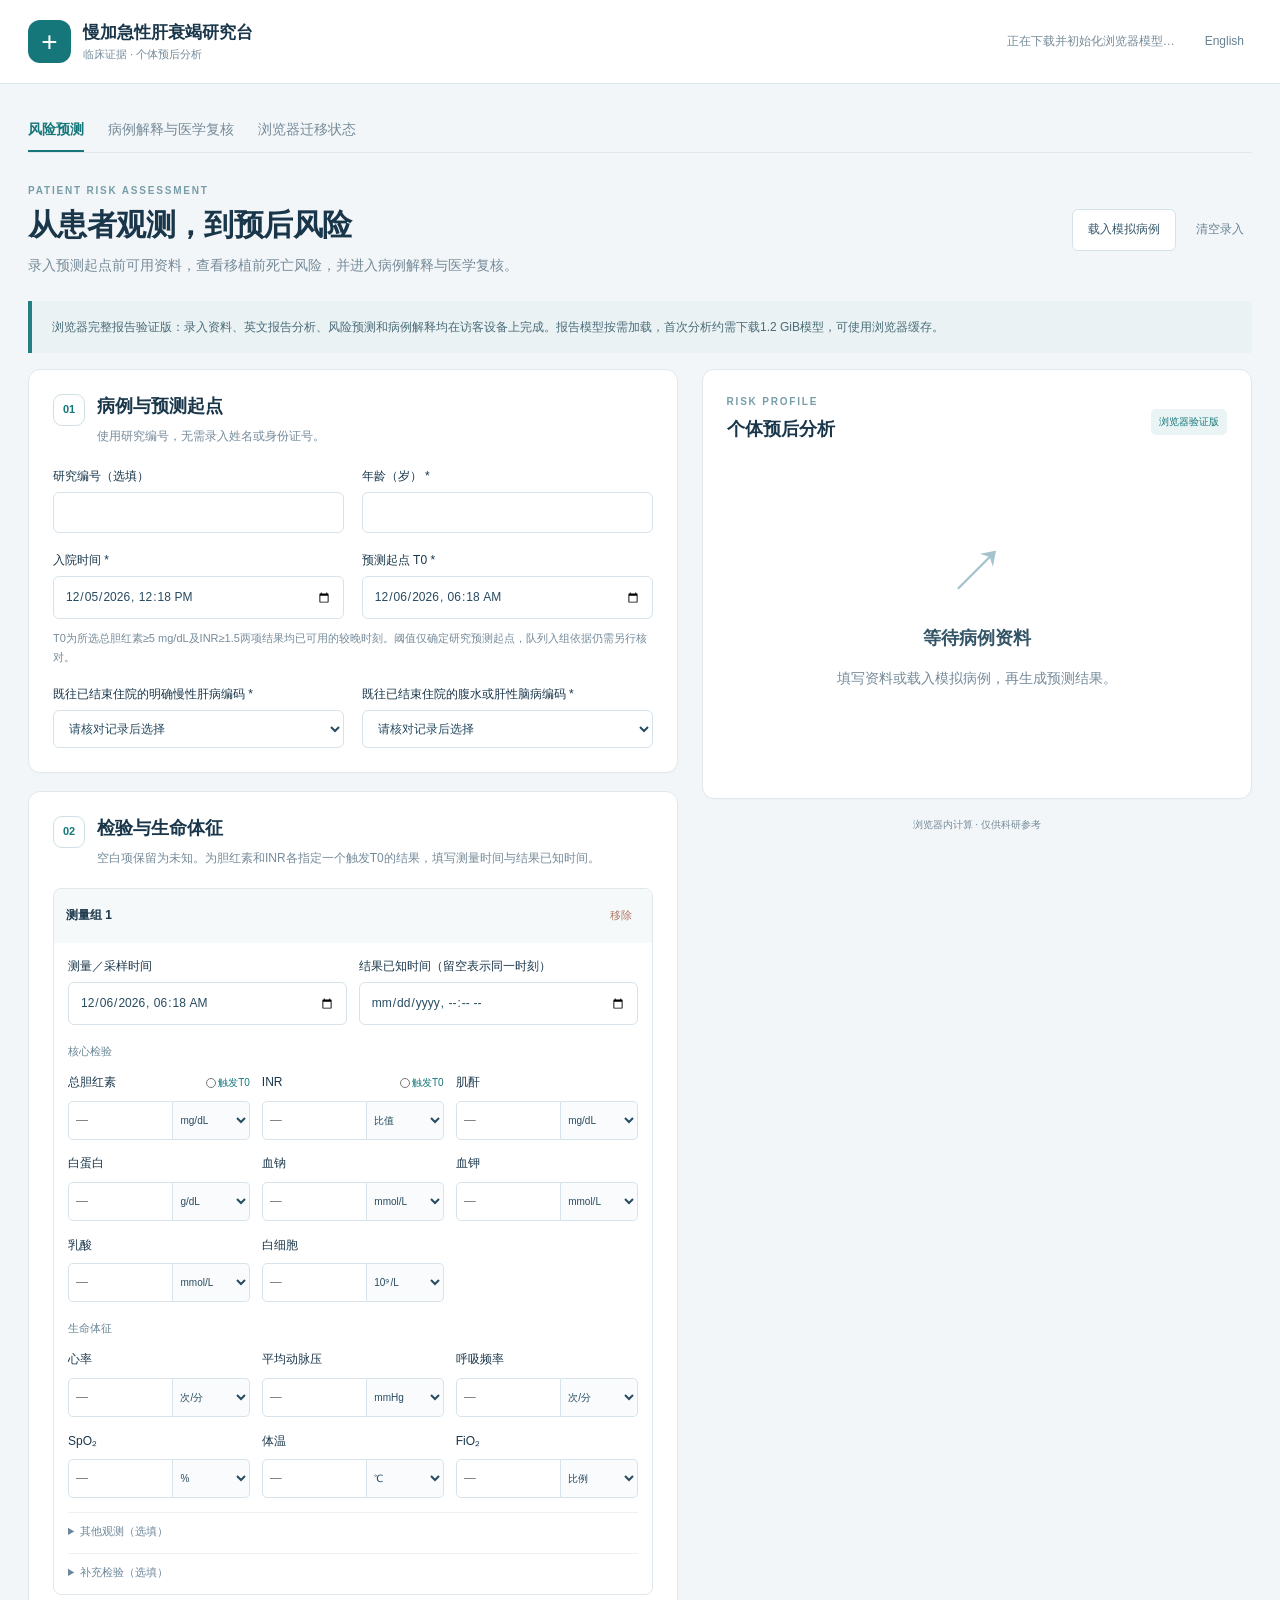
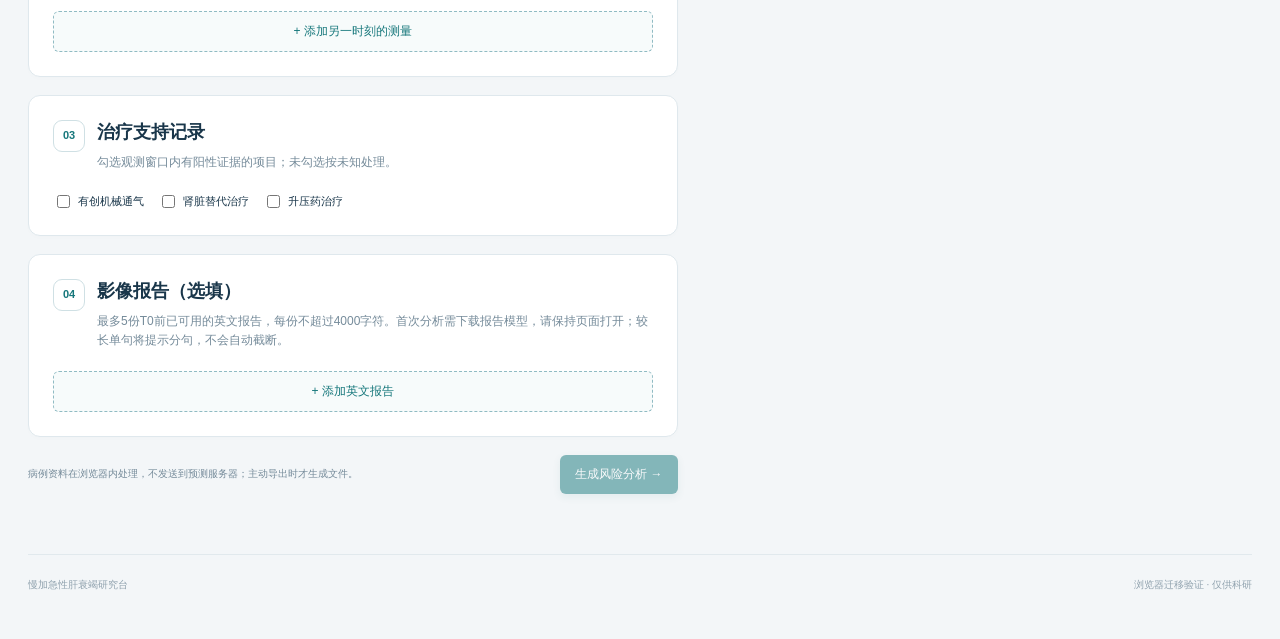
==== index.html @ de6ab50f "Publish browser-based ACLF prognosis research platform" ====
<!doctype html>
<html lang="zh-CN"><head><link rel="icon" href="data:,"><meta charset="utf-8"><meta name="viewport" content="width=device-width,initial-scale=1"><title>ACLF Prognosis Research</title><link rel="stylesheet" href="./site.css"><script type="module" src="./main.mjs"></script></head>
<body>
<header class="topbar"><a class="brand" href="./index.html"><span class="brand-icon">+</span><span><strong data-i18n="brand"></strong><small data-i18n="brandSub"></small></span></a><div class="header-right"><span id="health" role="status"></span><button id="language" class="text-button" type="button">中文</button></div></header>
<main>
<nav class="tabs" aria-label="Workspace"><button id="tab-predict" class="active" data-i18n="predictTab"></button><button id="tab-explain" data-i18n="explainTab"></button><button id="tab-models" data-i18n="researchTab"></button></nav>
<section id="prediction-view">
<div class="intro"><div><div class="eyebrow">PATIENT RISK ASSESSMENT</div><h1 data-i18n="headline"></h1><p data-i18n="intro"></p></div><div class="intro-actions"><button id="demo" class="secondary" data-i18n="demo"></button><button id="reset" class="text-button" data-i18n="clear"></button></div></div>
<div class="build-note" role="note" data-i18n="researchNote"></div><div id="demo-note" class="notice hidden" data-i18n="syntheticNote"></div>
<div class="workspace"><form id="case-form">
<section class="panel"><div class="section-title"><span class="step">01</span><div><h2 data-i18n="caseTitle"></h2><p data-i18n="caseHelp"></p></div></div>
<div class="form-grid"><label><span data-i18n="caseId"></span><input id="case-id" maxlength="80" autocomplete="off"></label><label><span data-i18n="age"></span> *<input id="age" type="number" min="18" max="120" required></label><label><span data-i18n="admission"></span> *<input id="admission" type="datetime-local" required></label><label><span data-i18n="t0"></span> *<input id="prediction" type="datetime-local" required></label></div>
<p class="field-help" data-i18n="t0Help"></p><div class="history-grid"><label><span data-i18n="priorLiver"></span> *<select id="prior" required></select></label><label><span data-i18n="priorDecomp"></span> *<select id="prior-he" required></select></label></div></section>
<section class="panel"><div class="section-title"><span class="step">02</span><div><h2 data-i18n="measurementTitle"></h2><p data-i18n="measurementHelp"></p></div></div><div id="batches"></div><button id="add-batch" type="button" class="add-button" data-i18n="addBatch"></button></section>
<section class="panel"><div class="section-title"><span class="step">03</span><div><h2 data-i18n="supportTitle"></h2><p data-i18n="supportHelp"></p></div></div><div class="support-grid"><label><input id="vent" type="checkbox"><span data-i18n="vent"></span></label><label><input id="rrt" type="checkbox"><span data-i18n="rrt"></span></label><label><input id="pressor" type="checkbox"><span data-i18n="pressor"></span></label></div></section>
<section class="panel"><div class="section-title"><span class="step">04</span><div><h2 data-i18n="reportTitle"></h2><p data-i18n="reportHelp"></p></div></div><div id="reports"></div><p id="report-progress" class="notice" role="status" aria-live="polite" hidden></p><button id="add-report" class="add-button" type="button" data-i18n="addReport"></button></section>
<div id="form-error" class="error hidden" role="alert"></div><div class="submit-bar"><p data-i18n="privacy"></p><button id="predict" type="submit" class="primary" disabled data-i18n="generate"></button></div></form>
<aside class="results-column"><section class="panel result-panel"><div class="result-head"><div><div class="eyebrow">RISK PROFILE</div><h2 data-i18n="resultTitle"></h2></div><span class="tag" data-i18n="candidate"></span></div><div id="empty-state" class="empty-state"><div class="empty-symbol">↗</div><h3 data-i18n="emptyTitle"></h3><p data-i18n="emptyHelp"></p></div>
<div id="result-content" class="hidden"><div class="case-line"><span id="result-case"></span><span id="result-time"></span></div><div id="stale-note" class="notice hidden" data-i18n="stale"></div><div class="risk-grid" id="risk-cards"></div><p class="field-help risk-definition" data-i18n="riskDefinition"></p><div class="chart-head"><h3 data-i18n="curves"></h3><div class="segmented"><button type="button" class="active" data-horizon="28">28d</button><button type="button" data-horizon="90">90d</button></div></div><div class="legend"><span class="death-key" data-i18n="death"></span><span class="transplant-key" data-i18n="transplant"></span><span class="free-key" data-i18n="eventFree"></span></div><svg id="risk-chart" viewBox="0 0 500 300" role="img"></svg><p id="day-readout" class="field-help"></p><p class="field-help" data-i18n="curveHelp"></p><h3 data-i18n="inputSummary"></h3><div id="quality-metrics" class="quality-grid"></div><div id="result-warnings" class="field-help"></div><button id="open-explanation" class="explanation-entry" type="button" data-i18n="openExplain"></button><div class="export-actions"><button id="export-json" class="secondary" data-i18n="exportJson"></button><button id="export-csv" class="secondary" data-i18n="exportCsv"></button><button id="print" class="text-button" data-i18n="print"></button></div></div></section><p class="local-footnote" data-i18n="localNote"></p></aside></div>
</section>
<section id="explanation-view" class="hidden"><div class="intro"><div><div class="eyebrow">CASE EXPLANATION</div><h1 data-i18n="explainHeadline"></h1><p data-i18n="explainIntro"></p></div><button id="back" class="secondary" data-i18n="back"></button></div><div class="explain-toolbar"><select id="explain-horizon" aria-label="Explanation horizon"><option value="28">28 days</option><option value="90">90 days</option></select><button id="compute" class="primary" data-i18n="compute"></button><span id="compute-state" role="status"></span></div><div id="explain-message" class="notice" data-i18n="explainEmpty"></div>
<div id="explanation-output" class="hidden"><div class="explanation-layout"><section class="panel attribution-panel"><h2 data-i18n="influences"></h2><p class="field-help" data-i18n="topHelp"></p><div id="risk-summary" class="explanation-summary"></div><div class="contribution-legend"><span class="positive-key" data-i18n="raises"></span><span class="negative-key" data-i18n="lowers"></span><span data-i18n="pp"></span></div><div id="contribution-bars"></div><p id="balance" class="field-help"></p><p class="field-help" data-i18n="contributionHelp"></p></section>
<section class="panel review-panel"><h2 data-i18n="review"></h2><p class="field-help" data-i18n="reviewHelp"></p><h3 data-i18n="reviewFocus"></h3><ul id="review-focus"></ul><div class="review-checks"><label><input id="check-time" type="checkbox"><span data-i18n="checkTime"></span></label><label><input id="check-units" type="checkbox"><span data-i18n="checkUnits"></span></label><label><input id="check-missing" type="checkbox"><span data-i18n="checkMissing"></span></label><label><input id="check-cohort" type="checkbox"><span data-i18n="checkCohort"></span></label></div><label><span data-i18n="reviewStatus"></span><select id="review-status"></select></label><label><span data-i18n="notes"></span><textarea id="review-notes" rows="5" maxlength="3000"></textarea></label><div class="export-actions"><button id="export-review" class="secondary" data-i18n="exportReview"></button><button id="print-review" class="text-button" data-i18n="print"></button></div><p class="field-help" data-i18n="reviewNote"></p></section></div>
<section class="panel"><div class="table-head"><div><h2 data-i18n="allFeatures"></h2><p class="field-help" data-i18n="evidenceHelp"></p></div><input id="feature-search" aria-label="Filter information groups" type="search"><span id="feature-count"></span></div><div class="table-wrap"><table><thead><tr><th data-i18n="information"></th><th data-i18n="observed"></th><th data-i18n="contribution"></th><th data-i18n="evidence"></th></tr></thead><tbody id="feature-rows"></tbody></table></div></section><p class="field-help" data-i18n="methodHelp"></p></div></section>
<section id="models-view" class="hidden"><div class="intro"><div><div class="eyebrow">RESEARCH BUILD</div><h1 data-i18n="researchHeadline"></h1><p data-i18n="researchIntro"></p></div></div><section class="panel"><div class="table-wrap"><table><thead><tr><th data-i18n="horizon"></th><th data-i18n="sourceHash"></th><th data-i18n="path"></th><th data-i18n="execution"></th></tr></thead><tbody id="model-rows"></tbody></table></div><p class="field-help" data-i18n="metricHelp"></p></section><section class="panel"><h2 data-i18n="workflow"></h2><div class="flow"><span data-i18n="flowData"></span><b>→</b><span data-i18n="flowRisk"></span><b>→</b><span data-i18n="flowExplain"></span><b>→</b><span data-i18n="review"></span></div><p class="field-help" data-i18n="buildHelp"></p></section></section>
<footer><span data-i18n="brand"></span><span data-i18n="researchOnly"></span></footer>
</main></body></html>
---- site.css ----
:root{font-family:Inter,"Segoe UI","Microsoft YaHei",sans-serif;color:#19364a;background:#f3f6f8;font-size:14px;line-height:1.6;--teal:#16777b;--muted:#758b9a;--border:#dfe8ed;--death:#ca7358;--blue:#587fac;--green:#438f87}*{box-sizing:border-box}body{margin:0}button,input,select,textarea{font:inherit}button{cursor:pointer}button:disabled{opacity:.5;cursor:wait}a{color:inherit;text-decoration:none}.hidden{display:none!important}.topbar{height:84px;background:white;border-bottom:1px solid var(--border);display:flex;align-items:center;justify-content:space-between;padding:0 max(28px,calc((100vw - 1320px)/2));gap:20px}.brand{display:flex;align-items:center;gap:12px}.brand-icon{font-size:28px;background:var(--teal);color:white;border-radius:12px;width:43px;height:43px;display:grid;place-items:center}.brand strong,.brand small{display:block}.brand strong{font-size:17px}.brand small{font-size:11px;color:var(--muted)}.header-right{display:flex;align-items:center;gap:22px}#health{font-size:12px;color:var(--muted)}#health.ready{color:var(--teal)}#health.failed{color:#b84d42}main{max-width:1320px;padding:24px 28px;margin:auto}.tabs{display:flex;gap:24px;border-bottom:1px solid var(--border);margin-bottom:30px}.tabs button{background:none;border:0;padding:10px 0;color:var(--muted);border-bottom:2px solid transparent}.tabs button.active{color:var(--teal);border-color:var(--teal);font-weight:600}.intro{display:flex;justify-content:space-between;align-items:center;gap:24px;margin:24px 0}.eyebrow{font-size:10px;font-weight:700;letter-spacing:1.8px;color:#769da8}.intro h1{font-size:30px;line-height:1.3;letter-spacing:-.6px;margin:6px 0 10px}.intro p{margin:0;color:var(--muted);max-width:740px}.intro-actions{display:flex;gap:12px;flex-shrink:0}.build-note{border-left:3px solid #82acae;background:#eaf2f3;padding:10px 14px;color:#4a6c79;font-size:12px;margin:0 0 16px}.notice{background:#fff6e9;border:1px solid #f0d7b7;color:#966734;padding:11px 14px;border-radius:7px;margin:12px 0}.workspace{display:grid;grid-template-columns:minmax(0,1.18fr) minmax(0,1fr);gap:24px;align-items:start}.panel{background:white;border:1px solid var(--border);border-radius:12px;padding:24px;margin-bottom:18px;box-shadow:0 2px 5px #15384b03}.section-title{display:flex;gap:12px;margin-bottom:20px}.step{height:32px;width:32px;display:grid;place-items:center;border:1px solid #cfe0e4;border-radius:9px;font-size:11px;font-weight:600;flex-shrink:0;color:var(--teal)}h2{font-size:18px;line-height:1.4;margin:0 0 8px}h3{font-size:13px;margin:22px 0 10px}.section-title p{font-size:12px;color:var(--muted);margin:0}.form-grid,.history-grid{display:grid;grid-template-columns:1fr 1fr;gap:18px}.history-grid{margin-top:18px}label{display:block;font-size:12px}input:not([type=checkbox]):not([type=radio]),select,textarea{display:block;width:100%;padding:10px 11px;color:#274b60;background:#fff;border:1px solid #d7e3eb;border-radius:6px;margin-top:6px;min-width:0}input:focus,select:focus,textarea:focus{outline:2px solid #76b7b7;outline-offset:1px}textarea{resize:vertical}.field-help{font-size:11px;color:var(--muted);line-height:1.7;margin:10px 0}.primary,.secondary,.text-button,.add-button{border:0;padding:10px 15px;border-radius:6px;font-weight:500;font-size:12px}.primary{color:white;background:var(--teal);box-shadow:0 3px 7px #16777b22}.secondary{color:#36576b;background:white;border:1px solid #d4e2e9}.text-button{background:transparent;color:#678293;padding:8px}.add-button{width:100%;border:1px dashed #90bbc3;background:#f7fbfb;color:var(--teal)}.batch,.report{border:1px solid var(--border);border-radius:8px;margin-bottom:16px;overflow:hidden}.batch-header,.report-header{display:flex;justify-content:space-between;align-items:center;gap:8px;padding:10px 12px;background:#f6f9fa;font-size:12px}.remove-batch{background:none;border:0;color:#ab7665;font-size:11px}.batch-times{display:grid;grid-template-columns:1fr 1fr;gap:12px;padding:14px}.measure-group{padding:0 14px 14px}h4{font-size:11px;margin:4px 0 10px;color:#6b8797;font-weight:500}.measure-grid{display:grid;grid-template-columns:repeat(3,minmax(0,1fr));gap:12px}.measurement-label{display:flex;align-items:center;justify-content:space-between;gap:4px;min-height:24px}.measurement-label>label{font-size:10px}.core-trigger{font-size:9px;white-space:nowrap;color:var(--teal);display:flex;align-items:center;gap:2px}.core-trigger input{width:10px;height:10px;margin:0}.measure-input{display:flex}.measure-input input{border-radius:5px 0 0 5px!important;width:58%!important;font-size:12px;padding:9px 7px!important}.measure-input select{border-radius:0 5px 5px 0!important;width:42%;border-left:0;background:#f9fbfc;font-size:10px;padding:5px 3px!important}.group-details{margin:0 14px 12px;border-top:1px solid #edf1f4;padding-top:10px}.group-details>summary{font-size:11px;color:#6c8799;cursor:pointer}.group-details .measure-group{padding:12px 0 0}.support-grid{display:flex;flex-wrap:wrap;gap:14px}.support-grid label{display:flex;align-items:center;gap:5px;font-size:11px}.report-body{padding:14px}.report-body textarea{font-size:12px;line-height:1.7}.submit-bar{display:flex;align-items:center;justify-content:space-between;gap:12px;margin:12px 0 30px}.submit-bar p{font-size:10px;color:var(--muted);max-width:65%}.error{color:#a54139;background:#fff0ee;padding:12px;border:1px solid #efc6c2;border-radius:6px}.result-panel{padding:24px}.result-head{display:flex;justify-content:space-between;align-items:center;margin-bottom:22px}.result-head h2{margin-top:7px}.tag{font-size:10px;color:var(--teal);background:#eaf4f4;border-radius:5px;padding:5px 8px}.empty-state{text-align:center;padding:70px 10px;color:var(--muted)}.empty-symbol{font-size:60px;color:#a4c3cc;line-height:1}.empty-state h3{font-size:18px;color:#345567}.case-line{display:flex;justify-content:space-between;font-size:10px;color:var(--muted);gap:10px}.risk-grid{display:grid;grid-template-columns:1fr 1fr;gap:12px;margin-top:16px}.risk-card{padding:16px;border:1px solid #ecdcd5;background:#faf6f3;border-radius:10px}.period{font-size:11px;color:#867065}.risk-number{font-size:39px;font-weight:650;letter-spacing:-1px;line-height:1.35;color:#bb654a;margin:10px 0}.risk-number span{font-size:15px;margin-left:4px}.risk-label{font-size:10px;color:#a17f6c}.risk-other{display:flex;justify-content:space-between;gap:10px;border-top:1px solid #e9d9d0;padding-top:12px;margin-top:16px;font-size:12px}.risk-other small{display:block;font-size:9px;color:#9b877c}.risk-definition{margin:18px 0 24px}.chart-head{display:flex;justify-content:space-between;align-items:center}.chart-head h3{margin:0}.segmented{display:flex;background:#f1f5f7;padding:3px;border-radius:6px}.segmented button{font-size:10px;padding:5px 10px;background:none;color:#7d909e;border:0;border-radius:4px}.segmented button.active{background:white;color:var(--teal)}.legend{display:flex;gap:15px;font-size:9px;color:var(--muted);margin:16px 0}.legend span:before{content:"";display:inline-block;width:13px;height:2px;margin:0 5px 3px 0}.death-key:before{background:var(--death)}.transplant-key:before{background:var(--green)}.free-key:before{background:var(--blue)}#risk-chart{width:100%;display:block}.quality-grid{display:grid;grid-template-columns:repeat(3,1fr);gap:8px}.quality-grid>div{border:1px solid #e4ecef;padding:10px;border-radius:7px}.quality-grid strong{font-weight:500;font-size:20px;display:block;color:#567d91}.quality-grid span{font-size:9px;color:var(--muted)}.explanation-entry{display:block;width:100%;text-align:left;background:#eff7f7;border:1px solid #d8e8e9;border-radius:7px;padding:15px;color:var(--teal);font-size:12px;margin-top:22px}.export-actions{display:flex;flex-wrap:wrap;gap:8px;margin-top:16px}.export-actions .secondary,.export-actions .text-button{font-size:10px;padding:8px 9px}.local-footnote{text-align:center;color:var(--muted);font-size:10px}.explain-toolbar{display:flex;align-items:center;gap:14px;margin:20px 0}.explain-toolbar select{width:110px;margin:0}#compute-state{font-size:11px;color:var(--muted)}.explanation-layout{display:grid;grid-template-columns:1.3fr 1fr;gap:22px}.explanation-summary{display:grid;grid-template-columns:repeat(3,1fr);gap:10px;margin:22px 0}.explanation-summary>div{background:#f2f7f8;padding:14px;border-radius:7px}.explanation-summary strong{font-size:25px;display:block}.explanation-summary span{font-size:9px;color:var(--muted)}.contribution-legend{display:flex;gap:14px;font-size:10px;color:var(--muted);margin-bottom:15px}.positive-key:before,.negative-key:before{content:"";width:7px;height:7px;display:inline-block;margin-right:5px}.positive-key:before{background:#cb7d66}.negative-key:before{background:#4c969d}.bar-row{display:grid;grid-template-columns:170px 1fr 55px;gap:10px;align-items:center;margin:12px 0;font-size:11px}.bar-label{line-height:1.4}.bar-track{display:flex;background:#f0f4f6;border-radius:3px;height:15px}.bar-half{width:50%;height:100%}.bar-left{display:flex;justify-content:flex-end;border-right:1px solid #cad6dc}.bar-fill{height:11px;margin-top:2px;border-radius:1px}.positive{background:#cb7d66}.negative{background:#4c969d}.bar-value{text-align:right}.positive-text{color:#bf735b}.negative-text{color:#438992}.review-checks{display:grid;gap:12px;border-top:1px solid var(--border);padding-top:18px;margin:18px 0}.review-checks label{display:flex;align-items:flex-start;gap:7px;font-size:11px}.review-panel>label{margin-top:14px}#review-focus{font-size:11px;color:#678496;padding-left:18px}.table-head{display:flex;gap:18px;align-items:center;flex-wrap:wrap}.table-head>div{flex:1}.table-head input{max-width:220px}.table-head>span{font-size:11px;color:var(--muted)}table{width:100%;border-collapse:collapse;font-size:11px}th{background:#f3f7f8;text-align:left;font-size:10px;color:#486a7c;padding:13px 12px}td{padding:14px 12px;border-bottom:1px solid #eaf0f3;vertical-align:top}td:first-child{min-width:160px}.table-wrap{overflow:auto;margin-top:12px}td details>summary{cursor:pointer;color:#55798d;white-space:nowrap}.evidence-item{padding:10px 0;color:#6d8491;font-size:10px;max-width:420px;white-space:pre-wrap;overflow-wrap:anywhere}.flow{display:flex;align-items:center;justify-content:space-between;gap:12px;padding:24px 0}.flow span{padding:20px;border-radius:9px;background:#edf5f5;color:#31757b}.flow b{color:#8ca8b4}footer{display:flex;justify-content:space-between;gap:16px;font-size:10px;color:#90a2ae;border-top:1px solid #e1e9ed;padding:22px 0;margin-top:30px}@media(max-width:1000px){.workspace{grid-template-columns:1fr 1fr;gap:16px}.panel{padding:18px}.measure-grid{grid-template-columns:repeat(2,minmax(0,1fr))}.intro h1{font-size:26px}.explanation-layout{grid-template-columns:1fr}.bar-row{grid-template-columns:180px 1fr 55px}}@media(max-width:760px){main{padding:16px}.topbar{padding:12px 16px;height:auto;min-height:75px}.header-right{gap:8px}#health{max-width:130px;font-size:10px}.brand strong{font-size:13px}.brand small{font-size:9px}.workspace{grid-template-columns:1fr}.intro{align-items:flex-start;flex-direction:column;gap:14px}.intro h1{font-size:26px}.form-grid,.history-grid,.batch-times{grid-template-columns:1fr 1fr}.risk-number{font-size:34px}.explanation-summary strong{font-size:22px}.bar-row{grid-template-columns:125px 1fr 45px;gap:7px;font-size:10px}.flow{flex-wrap:wrap}.flow span{padding:12px}.tabs{gap:20px}.tabs button{font-size:12px}footer{font-size:9px}.results-column{order:2}}@media print{body{background:white}.topbar,.tabs,.intro-actions,.submit-bar,.export-actions,.explain-toolbar,.add-button,.build-note,.local-footnote,#language{display:none!important}.workspace{display:block}#case-form{display:none}.panel{box-shadow:none;break-inside:avoid}.results-column{width:100%}.table-wrap{overflow:visible}.explanation-layout{display:block}main{padding:0}}

.quality-grid{grid-template-columns:repeat(4,minmax(0,1fr))}.quality-grid small,.explanation-summary small{display:block;font-size:10px;color:var(--muted);line-height:1.4}.bar-fill{min-width:0}.risk-other{gap:10px;flex-wrap:wrap}.report-text{overflow-wrap:anywhere}@media(max-width:760px){.quality-grid{grid-template-columns:repeat(2,minmax(0,1fr))}}

[hidden]{display:none!important}.build-note{border-left:4px solid #247e82;padding:16px 20px;line-height:1.7}.workspace>*{min-width:0}
@media(max-width:760px){.workspace{grid-template-columns:minmax(0,1fr)}.form-grid,.history-grid,.batch-times{grid-template-columns:repeat(2,minmax(0,1fr))}.submit-bar{flex-direction:column;align-items:stretch}.submit-bar p{max-width:none}.brand{min-width:0}.brand-icon{flex-shrink:0}.tabs{gap:12px;flex-wrap:wrap}}
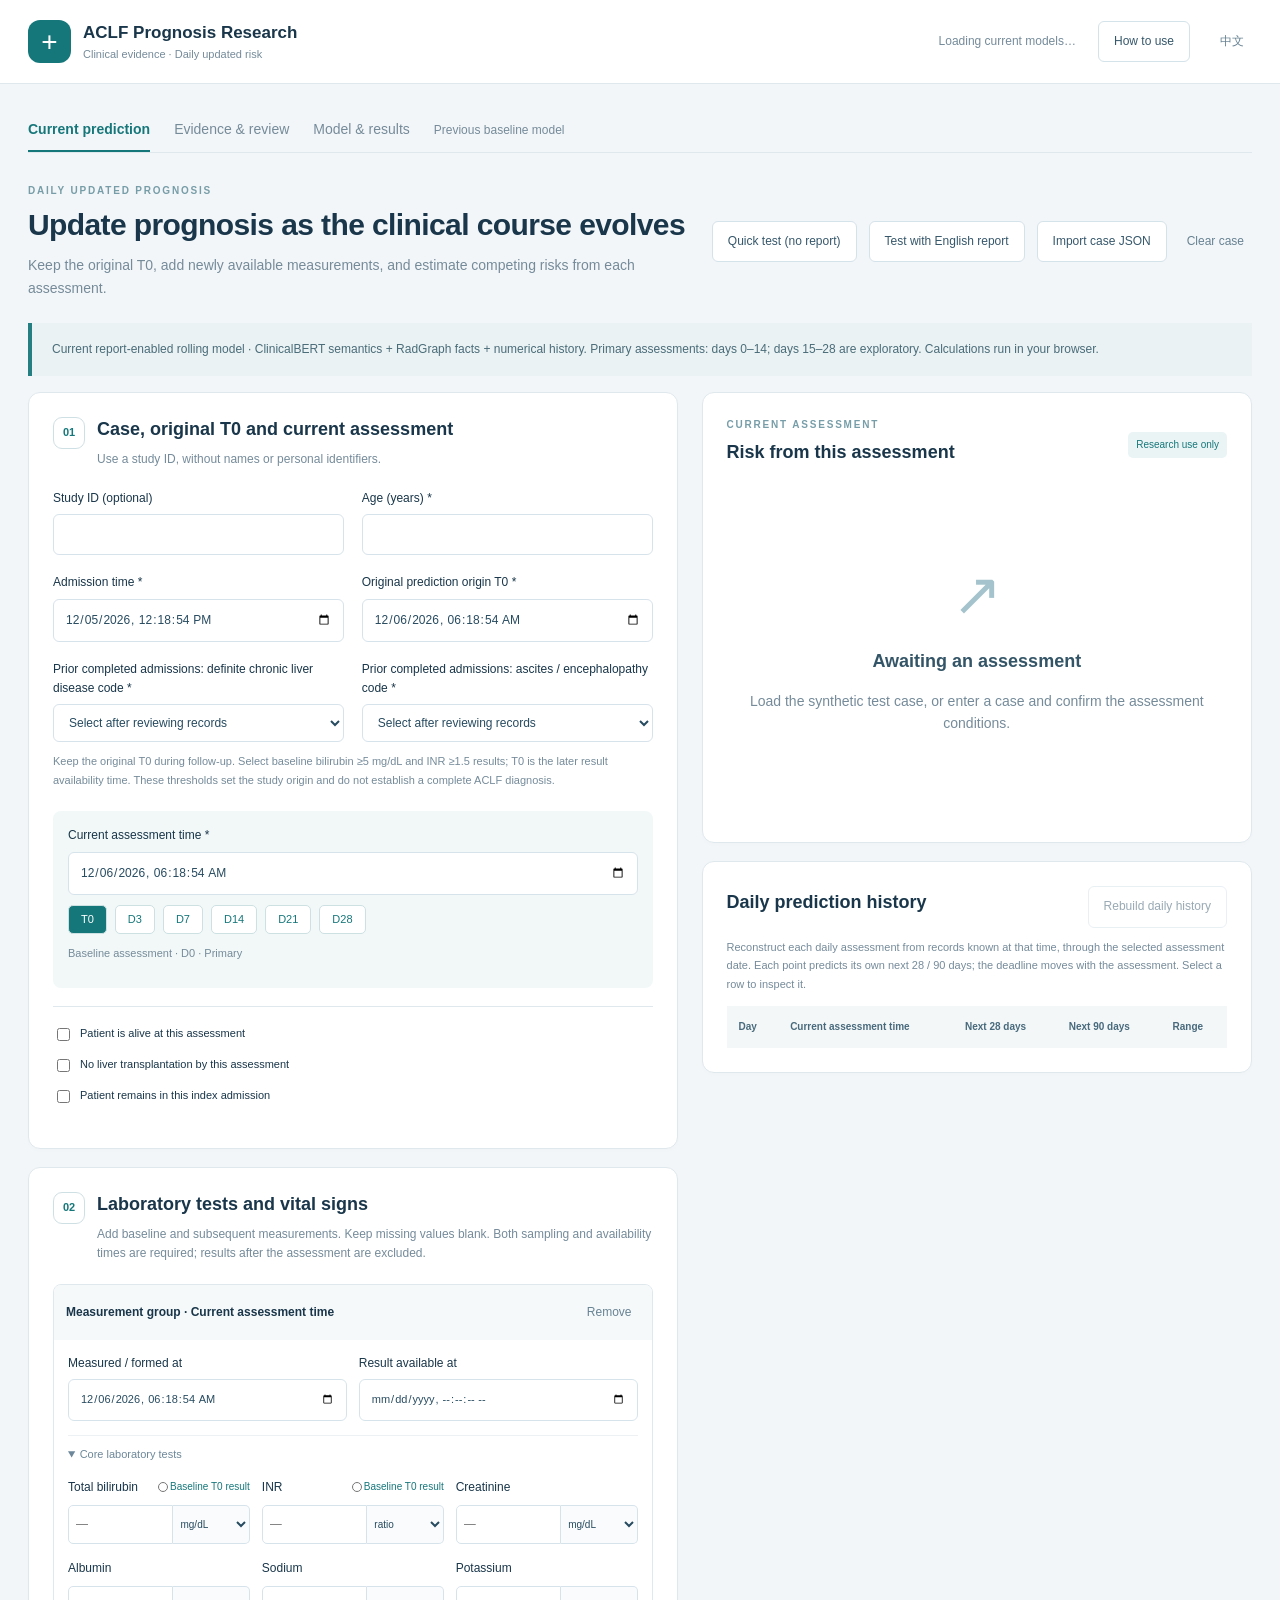
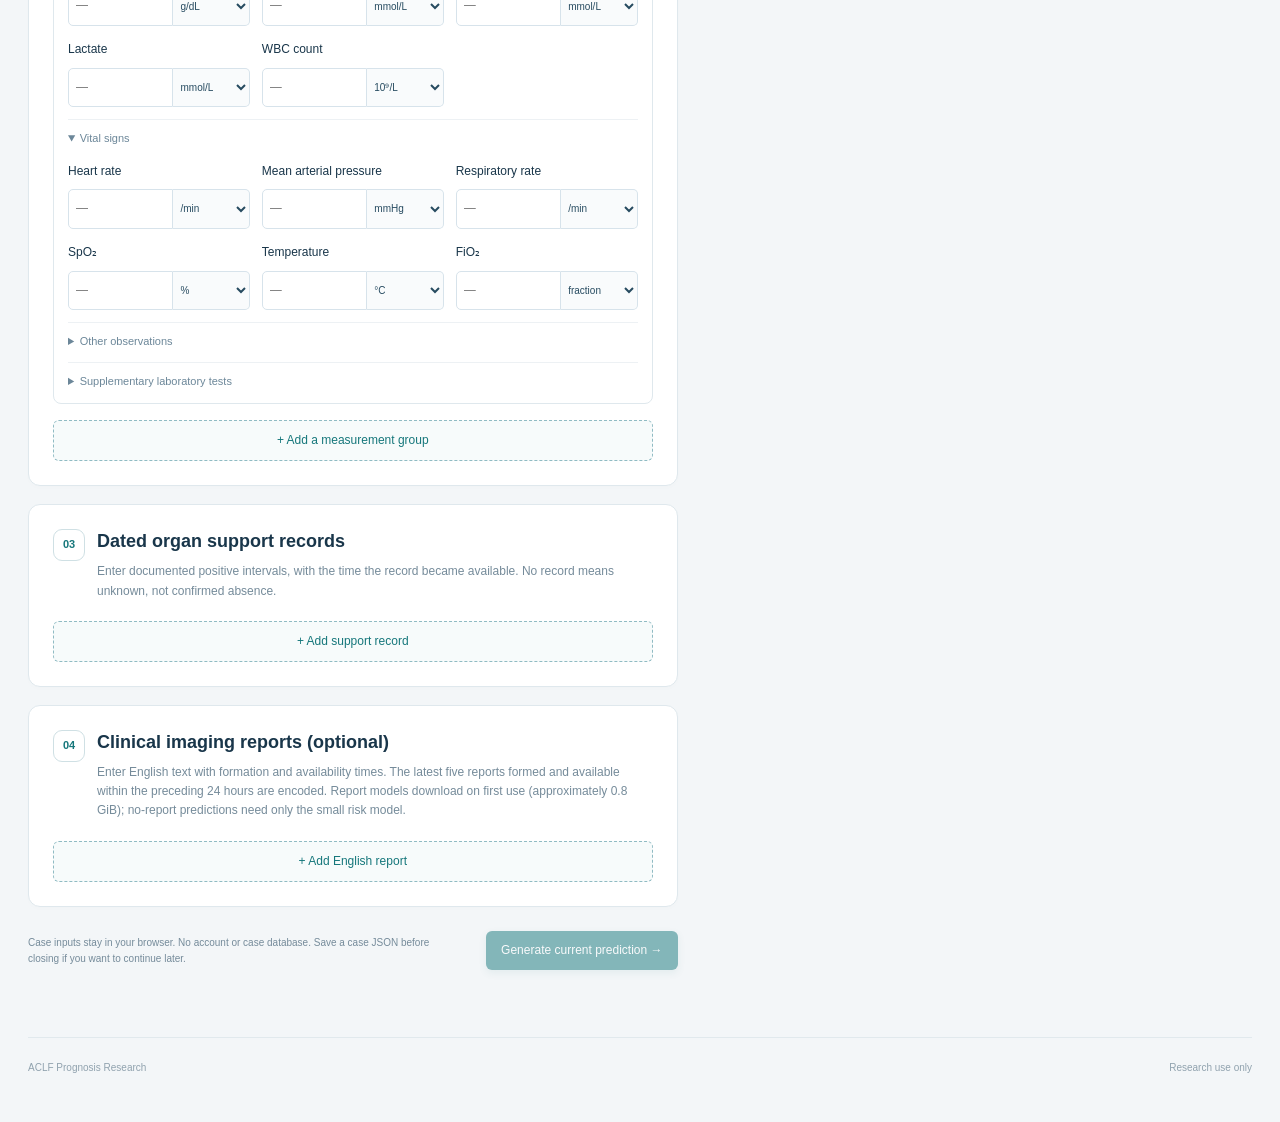
==== commit 32590209: "Add report-enabled rolling prognosis, daily history, English guide and current metrics" ====
--- a/index.html
+++ b/index.html
@@ -1,27 +1,27 @@
-<!doctype html>
-<html lang="zh-CN"><head><link rel="icon" href="data:,"><meta charset="utf-8"><meta name="viewport" content="width=device-width,initial-scale=1"><title>ACLF Prognosis Research</title><link rel="stylesheet" href="./site.css"><script type="module" src="./main.mjs"></script></head>
-<body>
-<header class="topbar"><a class="brand" href="./index.html"><span class="brand-icon">+</span><span><strong data-i18n="brand"></strong><small data-i18n="brandSub"></small></span></a><div class="header-right"><span id="health" role="status"></span><button id="language" class="text-button" type="button">中文</button></div></header>
-<main>
-<nav class="tabs" aria-label="Workspace"><button id="tab-predict" class="active" data-i18n="predictTab"></button><button id="tab-explain" data-i18n="explainTab"></button><button id="tab-models" data-i18n="researchTab"></button></nav>
-<section id="prediction-view">
-<div class="intro"><div><div class="eyebrow">PATIENT RISK ASSESSMENT</div><h1 data-i18n="headline"></h1><p data-i18n="intro"></p></div><div class="intro-actions"><button id="demo" class="secondary" data-i18n="demo"></button><button id="reset" class="text-button" data-i18n="clear"></button></div></div>
-<div class="build-note" role="note" data-i18n="researchNote"></div><div id="demo-note" class="notice hidden" data-i18n="syntheticNote"></div>
-<div class="workspace"><form id="case-form">
-<section class="panel"><div class="section-title"><span class="step">01</span><div><h2 data-i18n="caseTitle"></h2><p data-i18n="caseHelp"></p></div></div>
-<div class="form-grid"><label><span data-i18n="caseId"></span><input id="case-id" maxlength="80" autocomplete="off"></label><label><span data-i18n="age"></span> *<input id="age" type="number" min="18" max="120" required></label><label><span data-i18n="admission"></span> *<input id="admission" type="datetime-local" required></label><label><span data-i18n="t0"></span> *<input id="prediction" type="datetime-local" required></label></div>
-<p class="field-help" data-i18n="t0Help"></p><div class="history-grid"><label><span data-i18n="priorLiver"></span> *<select id="prior" required></select></label><label><span data-i18n="priorDecomp"></span> *<select id="prior-he" required></select></label></div></section>
-<section class="panel"><div class="section-title"><span class="step">02</span><div><h2 data-i18n="measurementTitle"></h2><p data-i18n="measurementHelp"></p></div></div><div id="batches"></div><button id="add-batch" type="button" class="add-button" data-i18n="addBatch"></button></section>
-<section class="panel"><div class="section-title"><span class="step">03</span><div><h2 data-i18n="supportTitle"></h2><p data-i18n="supportHelp"></p></div></div><div class="support-grid"><label><input id="vent" type="checkbox"><span data-i18n="vent"></span></label><label><input id="rrt" type="checkbox"><span data-i18n="rrt"></span></label><label><input id="pressor" type="checkbox"><span data-i18n="pressor"></span></label></div></section>
-<section class="panel"><div class="section-title"><span class="step">04</span><div><h2 data-i18n="reportTitle"></h2><p data-i18n="reportHelp"></p></div></div><div id="reports"></div><p id="report-progress" class="notice" role="status" aria-live="polite" hidden></p><button id="add-report" class="add-button" type="button" data-i18n="addReport"></button></section>
-<div id="form-error" class="error hidden" role="alert"></div><div class="submit-bar"><p data-i18n="privacy"></p><button id="predict" type="submit" class="primary" disabled data-i18n="generate"></button></div></form>
-<aside class="results-column"><section class="panel result-panel"><div class="result-head"><div><div class="eyebrow">RISK PROFILE</div><h2 data-i18n="resultTitle"></h2></div><span class="tag" data-i18n="candidate"></span></div><div id="empty-state" class="empty-state"><div class="empty-symbol">↗</div><h3 data-i18n="emptyTitle"></h3><p data-i18n="emptyHelp"></p></div>
-<div id="result-content" class="hidden"><div class="case-line"><span id="result-case"></span><span id="result-time"></span></div><div id="stale-note" class="notice hidden" data-i18n="stale"></div><div class="risk-grid" id="risk-cards"></div><p class="field-help risk-definition" data-i18n="riskDefinition"></p><div class="chart-head"><h3 data-i18n="curves"></h3><div class="segmented"><button type="button" class="active" data-horizon="28">28d</button><button type="button" data-horizon="90">90d</button></div></div><div class="legend"><span class="death-key" data-i18n="death"></span><span class="transplant-key" data-i18n="transplant"></span><span class="free-key" data-i18n="eventFree"></span></div><svg id="risk-chart" viewBox="0 0 500 300" role="img"></svg><p id="day-readout" class="field-help"></p><p class="field-help" data-i18n="curveHelp"></p><h3 data-i18n="inputSummary"></h3><div id="quality-metrics" class="quality-grid"></div><div id="result-warnings" class="field-help"></div><button id="open-explanation" class="explanation-entry" type="button" data-i18n="openExplain"></button><div class="export-actions"><button id="export-json" class="secondary" data-i18n="exportJson"></button><button id="export-csv" class="secondary" data-i18n="exportCsv"></button><button id="print" class="text-button" data-i18n="print"></button></div></div></section><p class="local-footnote" data-i18n="localNote"></p></aside></div>
-</section>
-<section id="explanation-view" class="hidden"><div class="intro"><div><div class="eyebrow">CASE EXPLANATION</div><h1 data-i18n="explainHeadline"></h1><p data-i18n="explainIntro"></p></div><button id="back" class="secondary" data-i18n="back"></button></div><div class="explain-toolbar"><select id="explain-horizon" aria-label="Explanation horizon"><option value="28">28 days</option><option value="90">90 days</option></select><button id="compute" class="primary" data-i18n="compute"></button><span id="compute-state" role="status"></span></div><div id="explain-message" class="notice" data-i18n="explainEmpty"></div>
-<div id="explanation-output" class="hidden"><div class="explanation-layout"><section class="panel attribution-panel"><h2 data-i18n="influences"></h2><p class="field-help" data-i18n="topHelp"></p><div id="risk-summary" class="explanation-summary"></div><div class="contribution-legend"><span class="positive-key" data-i18n="raises"></span><span class="negative-key" data-i18n="lowers"></span><span data-i18n="pp"></span></div><div id="contribution-bars"></div><p id="balance" class="field-help"></p><p class="field-help" data-i18n="contributionHelp"></p></section>
-<section class="panel review-panel"><h2 data-i18n="review"></h2><p class="field-help" data-i18n="reviewHelp"></p><h3 data-i18n="reviewFocus"></h3><ul id="review-focus"></ul><div class="review-checks"><label><input id="check-time" type="checkbox"><span data-i18n="checkTime"></span></label><label><input id="check-units" type="checkbox"><span data-i18n="checkUnits"></span></label><label><input id="check-missing" type="checkbox"><span data-i18n="checkMissing"></span></label><label><input id="check-cohort" type="checkbox"><span data-i18n="checkCohort"></span></label></div><label><span data-i18n="reviewStatus"></span><select id="review-status"></select></label><label><span data-i18n="notes"></span><textarea id="review-notes" rows="5" maxlength="3000"></textarea></label><div class="export-actions"><button id="export-review" class="secondary" data-i18n="exportReview"></button><button id="print-review" class="text-button" data-i18n="print"></button></div><p class="field-help" data-i18n="reviewNote"></p></section></div>
-<section class="panel"><div class="table-head"><div><h2 data-i18n="allFeatures"></h2><p class="field-help" data-i18n="evidenceHelp"></p></div><input id="feature-search" aria-label="Filter information groups" type="search"><span id="feature-count"></span></div><div class="table-wrap"><table><thead><tr><th data-i18n="information"></th><th data-i18n="observed"></th><th data-i18n="contribution"></th><th data-i18n="evidence"></th></tr></thead><tbody id="feature-rows"></tbody></table></div></section><p class="field-help" data-i18n="methodHelp"></p></div></section>
-<section id="models-view" class="hidden"><div class="intro"><div><div class="eyebrow">RESEARCH BUILD</div><h1 data-i18n="researchHeadline"></h1><p data-i18n="researchIntro"></p></div></div><section class="panel"><div class="table-wrap"><table><thead><tr><th data-i18n="horizon"></th><th data-i18n="sourceHash"></th><th data-i18n="path"></th><th data-i18n="execution"></th></tr></thead><tbody id="model-rows"></tbody></table></div><p class="field-help" data-i18n="metricHelp"></p></section><section class="panel"><h2 data-i18n="workflow"></h2><div class="flow"><span data-i18n="flowData"></span><b>→</b><span data-i18n="flowRisk"></span><b>→</b><span data-i18n="flowExplain"></span><b>→</b><span data-i18n="review"></span></div><p class="field-help" data-i18n="buildHelp"></p></section></section>
-<footer><span data-i18n="brand"></span><span data-i18n="researchOnly"></span></footer>
-</main></body></html>
+<!doctype html>
+<html lang="en"><head><meta charset="utf-8"><meta name="viewport" content="width=device-width,initial-scale=1"><link rel="icon" href="data:,"><title>ACLF Prognosis Research</title><link rel="stylesheet" href="./site.css"><link rel="stylesheet" href="./rolling.css"><script type="module" src="./rolling-ui.mjs"></script></head>
+<body><header class="topbar"><a class="brand" href="./index.html"><span class="brand-icon">+</span><span><strong data-t="brand"></strong><small data-t="subtitle"></small></span></a><div class="header-right"><span id="health" role="status" data-t="loading"></span><button id="guide" class="secondary" data-t="guide"></button><button id="language" class="text-button">中文</button></div></header>
+<main><nav class="tabs"><button id="predict-tab" class="active" data-t="prediction"></button><button id="evidence-tab" data-t="evidenceTab"></button><button id="metrics" data-t="metrics"></button><a id="legacy-link" href="./baseline.html" data-t="legacy"></a></nav>
+<div class="intro"><div><div class="eyebrow">DAILY UPDATED PROGNOSIS</div><h1 data-t="headline"></h1><p data-t="intro"></p></div><div class="intro-actions"><button id="demo" class="secondary" data-t="demo"></button><button id="demo-report" class="secondary" data-t="demoReport"></button><button id="import" class="secondary" data-t="import"></button><input id="import-file" type="file" accept=".json,application/json" hidden><button id="clear" class="text-button" data-t="clear"></button></div></div>
+<div class="build-note" data-t="buildNote"></div><div id="demo-note" class="notice" hidden data-t="demoNote"></div><div id="error" class="error" role="alert" hidden></div>
+<section id="predict-view"><div class="workspace"><form id="rolling-form">
+<section class="panel"><div class="section-title"><span class="step">01</span><div><h2 data-t="caseTitle"></h2><p data-t="caseHelp"></p></div></div><div class="form-grid">
+<label><span data-t="caseId"></span><input id="case-id" maxlength="80" autocomplete="off"></label><label><span data-t="age"></span> *<input id="age" type="number" min="18" max="120" required></label>
+<label><span data-t="admission"></span> *<input id="admission" type="datetime-local" step="1" required></label><label><span data-t="t0"></span> *<input id="baseline" type="datetime-local" step="1" required></label>
+<label><span data-t="prior"></span> *<select id="prior" required></select></label><label><span data-t="decomp"></span> *<select id="decomp" required></select></label></div><p class="field-help" data-t="t0Help"></p>
+<div class="assessment-box"><label><span data-t="assessment"></span> *<input id="assessment" type="datetime-local" step="1" required></label><div class="day-shortcuts"><button type="button" data-day="0">T0</button><button type="button" data-day="3">D3</button><button type="button" data-day="7">D7</button><button type="button" data-day="14">D14</button><button type="button" data-day="21">D21</button><button type="button" data-day="28">D28</button></div><p id="day-label" class="field-help"></p></div>
+<div class="review-checks"><label><input id="alive" type="checkbox" required><span data-t="alive"></span></label><label><input id="no-lt" type="checkbox" required><span data-t="noLt"></span></label><label><input id="inpatient" type="checkbox" required><span data-t="inpatient"></span></label></div></section>
+<section class="panel"><div class="section-title"><span class="step">02</span><div><h2 data-t="measurementTitle"></h2><p data-t="measurementHelp"></p></div></div><div id="batches"></div><button id="add-batch" type="button" class="add-button" data-t="addBatch"></button></section>
+<section class="panel"><div class="section-title"><span class="step">03</span><div><h2 data-t="supportTitle"></h2><p data-t="supportHelp"></p></div></div><div id="supports"></div><button id="add-support" type="button" class="add-button" data-t="addSupport"></button></section>
+<section class="panel"><div class="section-title"><span class="step">04</span><div><h2 data-t="reportTitle"></h2><p data-t="reportHelp"></p></div></div><div id="reports"></div><button id="add-report" type="button" class="add-button" data-t="addReport"></button></section>
+<div class="submit-bar"><p data-t="privacy"></p><button id="predict" type="submit" class="primary" disabled data-t="generate"></button></div></form>
+<aside class="results-column"><section class="panel"><div class="result-head"><div><div class="eyebrow">CURRENT ASSESSMENT</div><h2 data-t="riskTitle"></h2></div><span id="scope" class="tag" data-t="research"></span></div><div id="empty" class="empty-state"><div class="empty-symbol">↗</div><h3 data-t="empty"></h3><p data-t="emptyHelp"></p></div>
+<div id="results" hidden><div id="result-time" class="case-line"></div><p class="risk-definition field-help" data-t="riskDefinition"></p><div id="risk-cards" class="risk-grid"></div><div class="chart-head"><h3 data-t="curves"></h3><select id="curve-horizon"><option value="28">28 days</option><option value="90">90 days</option></select></div><div class="legend"><span class="death-key" data-t="death"></span><span class="transplant-key" data-t="transplant"></span><span class="free-key" data-t="free"></span></div><svg id="rolling-chart" viewBox="0 0 500 300" role="img"></svg><p class="field-help" data-t="curveHelp"></p><div id="coverage" class="quality-grid"></div><p id="warnings" class="notice" hidden></p><button id="open-evidence" type="button" class="explanation-entry" data-t="openEvidence"></button><div class="export-actions"><button id="export" class="secondary" data-t="export"></button><button id="csv" class="secondary" data-t="csv"></button><button id="print" class="text-button" data-t="print"></button></div><p id="model-id" class="field-help model-id"></p></div></section>
+<section class="panel"><div class="chart-head"><h2 data-t="historyTitle"></h2><button id="daily" class="secondary" disabled data-t="daily"></button></div><p class="field-help" data-t="historyHelp"></p><svg id="history-chart" viewBox="0 0 500 270" role="img" hidden></svg><div class="table-wrap"><table><thead><tr><th data-t="day"></th><th data-t="assessment"></th><th data-t="future28"></th><th data-t="future90"></th><th data-t="scope"></th></tr></thead><tbody id="history-rows"></tbody></table></div></section>
+</aside></div></section>
+<section id="evidence-view" hidden><div class="explanation-layout"><section class="panel"><h2 data-t="evidenceTitle"></h2><p data-t="explainHelp" class="field-help"></p><div id="report-effect" class="explanation-summary"></div><div id="evidence-summary" class="build-note"></div><div class="table-wrap"><table><thead><tr><th data-t="indicator"></th><th data-t="value"></th><th data-t="measured"></th><th data-t="available"></th></tr></thead><tbody id="evidence-rows"></tbody></table></div><h3 data-t="usedReports"></h3><div id="report-evidence"></div></section>
+<section class="panel review-panel"><h2 data-t="review"></h2><p class="field-help" data-t="reviewHelp"></p><div class="review-checks"><label><input id="check-time" type="checkbox"><span data-t="checkTime"></span></label><label><input id="check-units" type="checkbox"><span data-t="checkUnits"></span></label><label><input id="check-status" type="checkbox"><span data-t="checkStatus"></span></label></div><label><span data-t="reviewStatus"></span><select id="review-status"></select></label><label><span data-t="notes"></span><textarea id="review-notes" rows="6" maxlength="3000"></textarea></label><p class="field-help" data-t="reviewNote"></p><button id="export-review" class="secondary" data-t="export"></button></section></div></section>
+<div id="progress" class="notice" role="status" aria-live="polite" hidden></div><footer><span data-t="brand"></span><span data-t="research"></span></footer></main>
+<dialog id="guide-dialog"><div class="guide-head"><h2 data-t="guide"></h2><button id="close-guide" class="secondary" data-t="close"></button></div><div id="guide-content"></div><button id="guide-demo" class="primary" data-t="guideDemo"></button></dialog>
+<dialog id="metrics-dialog"><div class="guide-head"><h2 data-t="metrics"></h2><button id="close-metrics" class="secondary" data-t="close"></button></div><p data-t="metricsHelp"></p><div id="metrics-content"></div></dialog>
+</body></html>
--- a/rolling.css
+++ b/rolling.css
@@ -0,0 +1 @@
+.tabs a{font-size:12px;padding:10px 0;color:var(--muted)}.tabs{align-items:center}.assessment-box{margin-top:22px;background:#f2f8f8;padding:15px;border-radius:8px}.day-shortcuts{display:flex;gap:8px;margin-top:10px;flex-wrap:wrap}.day-shortcuts button{border:1px solid #cde0e2;color:var(--teal);background:white;border-radius:5px;padding:5px 12px;font-size:11px}.day-shortcuts button.active{background:var(--teal);color:white}.chart-head select{width:100px;margin:0}.support-record{border:1px solid var(--border);padding:14px;border-radius:8px;margin-bottom:12px}.row-actions{display:flex;justify-content:space-between;align-items:center;margin-bottom:8px}.time-grid{display:grid;grid-template-columns:1fr 1fr;gap:12px}.model-id{word-break:break-all;margin-top:18px}.risk-card .deadline{font-size:10px;color:#806f65;margin-top:10px}.results-column svg{width:100%;display:block}#history-rows button{border:0;background:#eff7f7;color:var(--teal);border-radius:5px;padding:5px 8px;font-size:11px}#history-rows tr.selected{background:#f0f8f8}#history-rows td:first-child{min-width:55px}#history-chart{margin:15px 0}.report-evidence{border-top:1px solid var(--border);padding-top:12px;margin-top:12px}.report-evidence p{white-space:pre-wrap;max-height:260px;overflow:auto;font-size:12px}.batch-times input,.time-grid input{font-size:11px}dialog{border:1px solid var(--border);border-radius:14px;max-width:680px;width:calc(100% - 32px);padding:26px;color:#19364a;max-height:88vh;overflow:auto}dialog::backdrop{background:#15384b66}.guide-head{display:flex;justify-content:space-between;gap:16px;align-items:center}#guide-content{font-size:14px;line-height:1.8}#guide-content li{margin:12px 0}.intro-actions{flex-wrap:wrap}#progress{position:sticky;bottom:16px;z-index:3;box-shadow:0 4px 20px #19364a22}.evidence-panel-empty{padding:30px;color:var(--muted)}@media(max-width:760px){.header-right{flex-wrap:wrap;justify-content:flex-end}.topbar{gap:10px}.tabs{gap:14px;flex-wrap:wrap}.time-grid{grid-template-columns:1fr}.intro-actions{width:100%}.chart-head{gap:12px}.risk-number{font-size:32px}.risk-other{font-size:11px}.form-grid{gap:12px}.model-id{font-size:9px}}@media print{#rolling-form,.tabs,.intro-actions,#daily,#guide,#progress{display:none!important}.workspace{display:block}.panel{break-inside:avoid}.results-column svg{max-height:360px}}
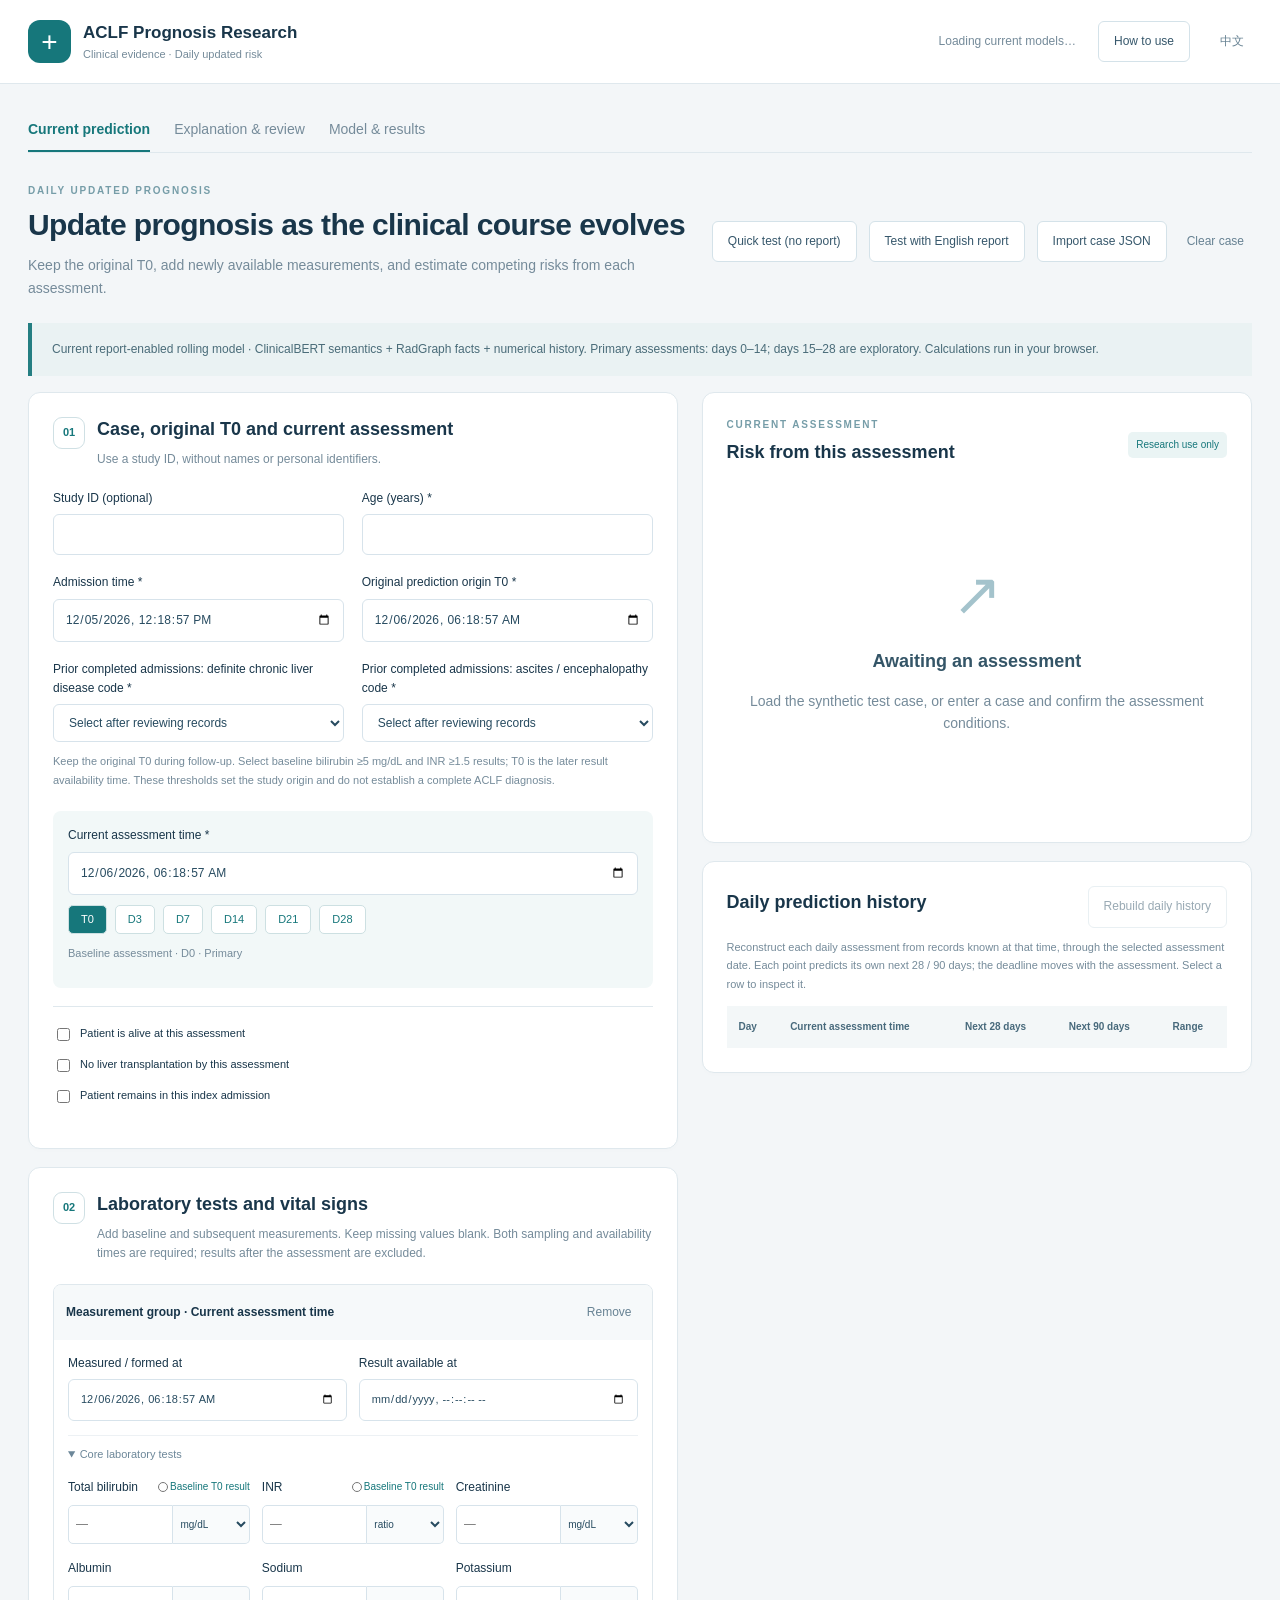
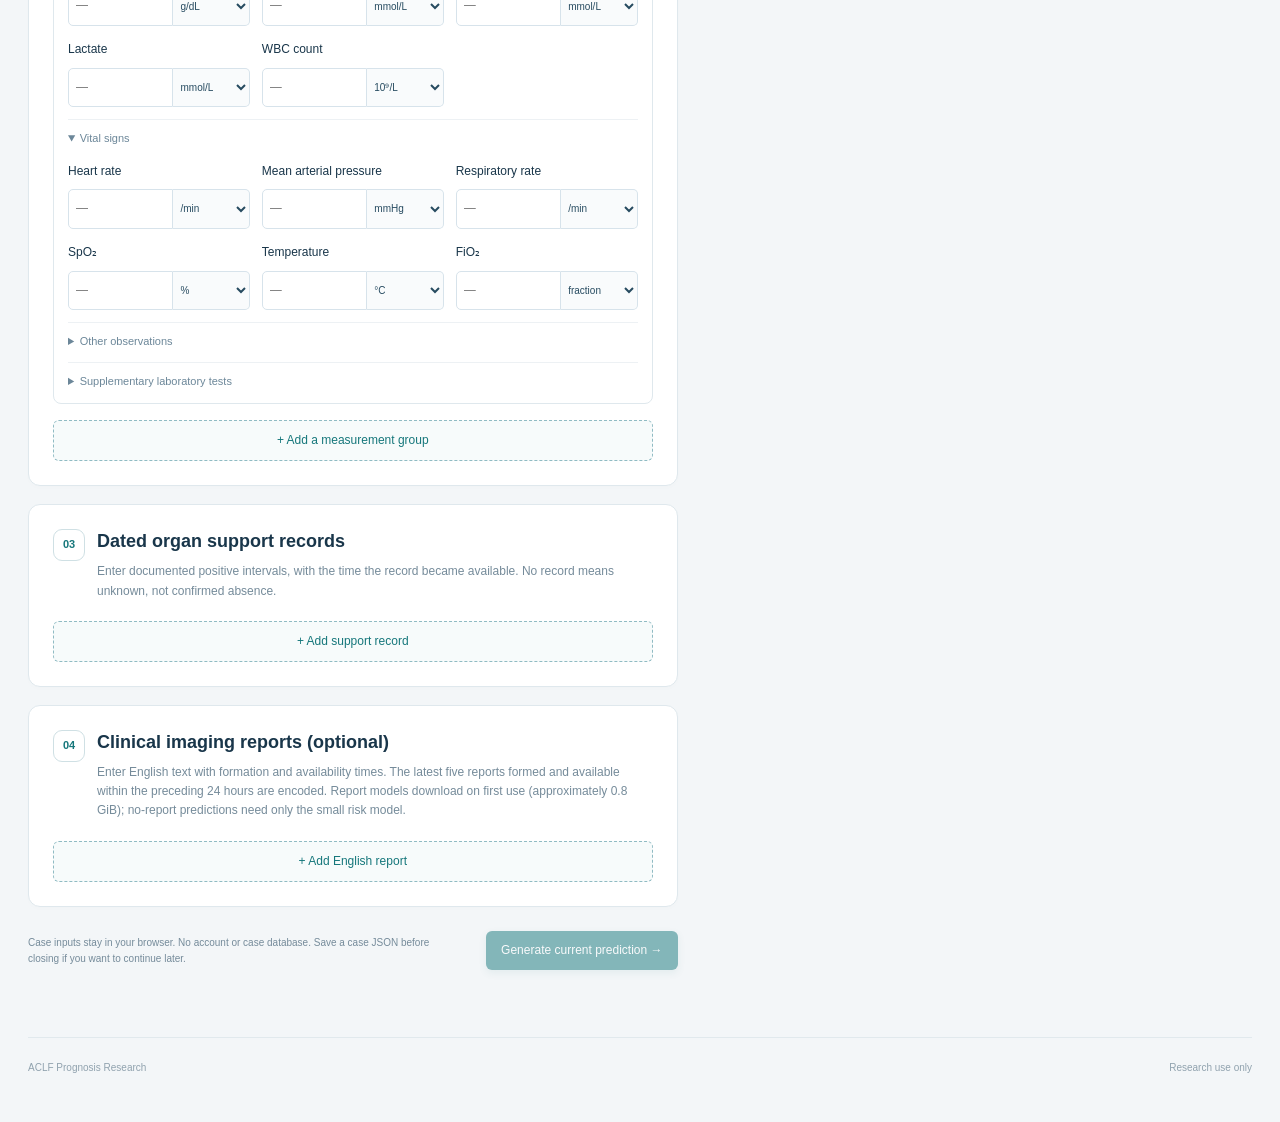
==== commit 7f5ed2ca: "Add current-model rolling Shapley explanations and remove the legacy website model" ====
--- a/index.html
+++ b/index.html
@@ -1,7 +1,7 @@
 <!doctype html>
-<html lang="en"><head><meta charset="utf-8"><meta name="viewport" content="width=device-width,initial-scale=1"><link rel="icon" href="data:,"><title>ACLF Prognosis Research</title><link rel="stylesheet" href="./site.css"><link rel="stylesheet" href="./rolling.css"><script type="module" src="./rolling-ui.mjs"></script></head>
+<html lang="en"><head><meta charset="utf-8"><meta name="viewport" content="width=device-width,initial-scale=1"><link rel="icon" href="data:,"><title>ACLF Prognosis Research</title><link rel="stylesheet" href="./site.css"><link rel="stylesheet" href="./rolling.css?v=20261025"><script type="module" src="./rolling-ui.mjs?v=20261025"></script></head>
 <body><header class="topbar"><a class="brand" href="./index.html"><span class="brand-icon">+</span><span><strong data-t="brand"></strong><small data-t="subtitle"></small></span></a><div class="header-right"><span id="health" role="status" data-t="loading"></span><button id="guide" class="secondary" data-t="guide"></button><button id="language" class="text-button">中文</button></div></header>
-<main><nav class="tabs"><button id="predict-tab" class="active" data-t="prediction"></button><button id="evidence-tab" data-t="evidenceTab"></button><button id="metrics" data-t="metrics"></button><a id="legacy-link" href="./baseline.html" data-t="legacy"></a></nav>
+<main><nav class="tabs"><button id="predict-tab" class="active" data-t="prediction"></button><button id="evidence-tab" data-t="evidenceTab"></button><button id="metrics" data-t="metrics"></button></nav>
 <div class="intro"><div><div class="eyebrow">DAILY UPDATED PROGNOSIS</div><h1 data-t="headline"></h1><p data-t="intro"></p></div><div class="intro-actions"><button id="demo" class="secondary" data-t="demo"></button><button id="demo-report" class="secondary" data-t="demoReport"></button><button id="import" class="secondary" data-t="import"></button><input id="import-file" type="file" accept=".json,application/json" hidden><button id="clear" class="text-button" data-t="clear"></button></div></div>
 <div class="build-note" data-t="buildNote"></div><div id="demo-note" class="notice" hidden data-t="demoNote"></div><div id="error" class="error" role="alert" hidden></div>
 <section id="predict-view"><div class="workspace"><form id="rolling-form">
@@ -19,8 +19,11 @@
 <div id="results" hidden><div id="result-time" class="case-line"></div><p class="risk-definition field-help" data-t="riskDefinition"></p><div id="risk-cards" class="risk-grid"></div><div class="chart-head"><h3 data-t="curves"></h3><select id="curve-horizon"><option value="28">28 days</option><option value="90">90 days</option></select></div><div class="legend"><span class="death-key" data-t="death"></span><span class="transplant-key" data-t="transplant"></span><span class="free-key" data-t="free"></span></div><svg id="rolling-chart" viewBox="0 0 500 300" role="img"></svg><p class="field-help" data-t="curveHelp"></p><div id="coverage" class="quality-grid"></div><p id="warnings" class="notice" hidden></p><button id="open-evidence" type="button" class="explanation-entry" data-t="openEvidence"></button><div class="export-actions"><button id="export" class="secondary" data-t="export"></button><button id="csv" class="secondary" data-t="csv"></button><button id="print" class="text-button" data-t="print"></button></div><p id="model-id" class="field-help model-id"></p></div></section>
 <section class="panel"><div class="chart-head"><h2 data-t="historyTitle"></h2><button id="daily" class="secondary" disabled data-t="daily"></button></div><p class="field-help" data-t="historyHelp"></p><svg id="history-chart" viewBox="0 0 500 270" role="img" hidden></svg><div class="table-wrap"><table><thead><tr><th data-t="day"></th><th data-t="assessment"></th><th data-t="future28"></th><th data-t="future90"></th><th data-t="scope"></th></tr></thead><tbody id="history-rows"></tbody></table></div></section>
 </aside></div></section>
-<section id="evidence-view" hidden><div class="explanation-layout"><section class="panel"><h2 data-t="evidenceTitle"></h2><p data-t="explainHelp" class="field-help"></p><div id="report-effect" class="explanation-summary"></div><div id="evidence-summary" class="build-note"></div><div class="table-wrap"><table><thead><tr><th data-t="indicator"></th><th data-t="value"></th><th data-t="measured"></th><th data-t="available"></th></tr></thead><tbody id="evidence-rows"></tbody></table></div><h3 data-t="usedReports"></h3><div id="report-evidence"></div></section>
+<section id="evidence-view" hidden>
+<section class="panel explain-selection"><div><h2 data-t="explainSelected"></h2><p id="explain-selected-time" class="field-help"></p></div><label><span data-t="assessment"></span><select id="explain-assessment"></select></label><label><span data-t="explainHorizon"></span><select id="explain-horizon"><option value="28">28 days</option><option value="90">90 days</option></select></label><button id="compute-explanation" class="primary" data-t="computeExplanation"></button></section>
+<div class="explanation-layout"><section class="panel attribution-panel"><h2 data-t="contributions"></h2><p class="field-help" data-t="contributionIntro"></p><div id="attribution-empty" class="notice" data-t="explanationPending"></div><div id="attribution-output" hidden><div id="attribution-summary" class="explanation-summary"></div><div class="contribution-legend"><span class="positive-key" data-t="raises"></span><span class="negative-key" data-t="lowers"></span><span data-t="pp"></span></div><div id="contribution-bars"></div><p id="contribution-balance" class="field-help"></p><p class="field-help" data-t="contributionHelp"></p><details class="all-contributions"><summary data-t="allContributions"></summary><div class="table-wrap"><table><thead><tr><th data-t="indicator"></th><th data-t="value"></th><th data-t="contribution"></th><th data-t="evidenceTitle"></th></tr></thead><tbody id="contribution-rows"></tbody></table></div></details><div class="export-actions"><button id="export-explanation" class="secondary" data-t="exportExplanation"></button><button id="print-explanation" class="text-button" data-t="print"></button></div><p id="explanation-method" class="field-help model-id"></p></div></section>
 <section class="panel review-panel"><h2 data-t="review"></h2><p class="field-help" data-t="reviewHelp"></p><div class="review-checks"><label><input id="check-time" type="checkbox"><span data-t="checkTime"></span></label><label><input id="check-units" type="checkbox"><span data-t="checkUnits"></span></label><label><input id="check-status" type="checkbox"><span data-t="checkStatus"></span></label></div><label><span data-t="reviewStatus"></span><select id="review-status"></select></label><label><span data-t="notes"></span><textarea id="review-notes" rows="6" maxlength="3000"></textarea></label><p class="field-help" data-t="reviewNote"></p><button id="export-review" class="secondary" data-t="export"></button></section></div></section>
+<section id="source-evidence" class="panel" hidden><h2 data-t="evidenceTitle"></h2><div id="evidence-summary" class="build-note"></div><h3 data-t="reportComparison"></h3><p data-t="explainHelp" class="field-help"></p><div id="report-effect" class="explanation-summary"></div><div class="table-wrap"><table><thead><tr><th data-t="indicator"></th><th data-t="value"></th><th data-t="measured"></th><th data-t="available"></th></tr></thead><tbody id="evidence-rows"></tbody></table></div><h3 data-t="usedReports"></h3><div id="report-evidence"></div></section>
 <div id="progress" class="notice" role="status" aria-live="polite" hidden></div><footer><span data-t="brand"></span><span data-t="research"></span></footer></main>
 <dialog id="guide-dialog"><div class="guide-head"><h2 data-t="guide"></h2><button id="close-guide" class="secondary" data-t="close"></button></div><div id="guide-content"></div><button id="guide-demo" class="primary" data-t="guideDemo"></button></dialog>
 <dialog id="metrics-dialog"><div class="guide-head"><h2 data-t="metrics"></h2><button id="close-metrics" class="secondary" data-t="close"></button></div><p data-t="metricsHelp"></p><div id="metrics-content"></div></dialog>
--- a/rolling.css
+++ b/rolling.css
@@ -1 +1,2 @@
 .tabs a{font-size:12px;padding:10px 0;color:var(--muted)}.tabs{align-items:center}.assessment-box{margin-top:22px;background:#f2f8f8;padding:15px;border-radius:8px}.day-shortcuts{display:flex;gap:8px;margin-top:10px;flex-wrap:wrap}.day-shortcuts button{border:1px solid #cde0e2;color:var(--teal);background:white;border-radius:5px;padding:5px 12px;font-size:11px}.day-shortcuts button.active{background:var(--teal);color:white}.chart-head select{width:100px;margin:0}.support-record{border:1px solid var(--border);padding:14px;border-radius:8px;margin-bottom:12px}.row-actions{display:flex;justify-content:space-between;align-items:center;margin-bottom:8px}.time-grid{display:grid;grid-template-columns:1fr 1fr;gap:12px}.model-id{word-break:break-all;margin-top:18px}.risk-card .deadline{font-size:10px;color:#806f65;margin-top:10px}.results-column svg{width:100%;display:block}#history-rows button{border:0;background:#eff7f7;color:var(--teal);border-radius:5px;padding:5px 8px;font-size:11px}#history-rows tr.selected{background:#f0f8f8}#history-rows td:first-child{min-width:55px}#history-chart{margin:15px 0}.report-evidence{border-top:1px solid var(--border);padding-top:12px;margin-top:12px}.report-evidence p{white-space:pre-wrap;max-height:260px;overflow:auto;font-size:12px}.batch-times input,.time-grid input{font-size:11px}dialog{border:1px solid var(--border);border-radius:14px;max-width:680px;width:calc(100% - 32px);padding:26px;color:#19364a;max-height:88vh;overflow:auto}dialog::backdrop{background:#15384b66}.guide-head{display:flex;justify-content:space-between;gap:16px;align-items:center}#guide-content{font-size:14px;line-height:1.8}#guide-content li{margin:12px 0}.intro-actions{flex-wrap:wrap}#progress{position:sticky;bottom:16px;z-index:3;box-shadow:0 4px 20px #19364a22}.evidence-panel-empty{padding:30px;color:var(--muted)}@media(max-width:760px){.header-right{flex-wrap:wrap;justify-content:flex-end}.topbar{gap:10px}.tabs{gap:14px;flex-wrap:wrap}.time-grid{grid-template-columns:1fr}.intro-actions{width:100%}.chart-head{gap:12px}.risk-number{font-size:32px}.risk-other{font-size:11px}.form-grid{gap:12px}.model-id{font-size:9px}}@media print{#rolling-form,.tabs,.intro-actions,#daily,#guide,#progress{display:none!important}.workspace{display:block}.panel{break-inside:avoid}.results-column svg{max-height:360px}}
+.explain-selection{display:flex;align-items:center;gap:18px;flex-wrap:wrap}.explain-selection>div{flex:1;min-width:220px}.explain-selection>label{min-width:125px}.explain-selection>label:first-of-type{min-width:235px}.all-contributions{border-top:1px solid var(--border);padding-top:14px;margin-top:20px}.all-contributions>summary{cursor:pointer;color:var(--teal);font-weight:600}.attribution-panel #contribution-bars{margin:24px 0}.attribution-panel .bar-row{grid-template-columns:170px 1fr 58px}.attribution-panel .bar-label{overflow-wrap:anywhere}.all-contributions td p{max-width:320px;font-size:11px;white-space:pre-wrap}#attribution-summary{margin-top:18px}.explain-selection .field-help{margin-bottom:0}#contribution-balance{border-top:1px solid var(--border);padding-top:14px}@media(max-width:760px){.explain-selection{gap:12px}.explain-selection>label{min-width:0;flex:1}.explain-selection>label:first-of-type{min-width:0;flex-basis:100%}.explain-selection>button{width:100%}.attribution-panel .bar-row{grid-template-columns:120px 1fr 48px}.attribution-panel .bar-label{font-size:10px}}@media print{.explain-selection button,.all-contributions summary{display:none}.all-contributions{border:0}.attribution-panel{break-inside:auto}.bar-row{break-inside:avoid}}
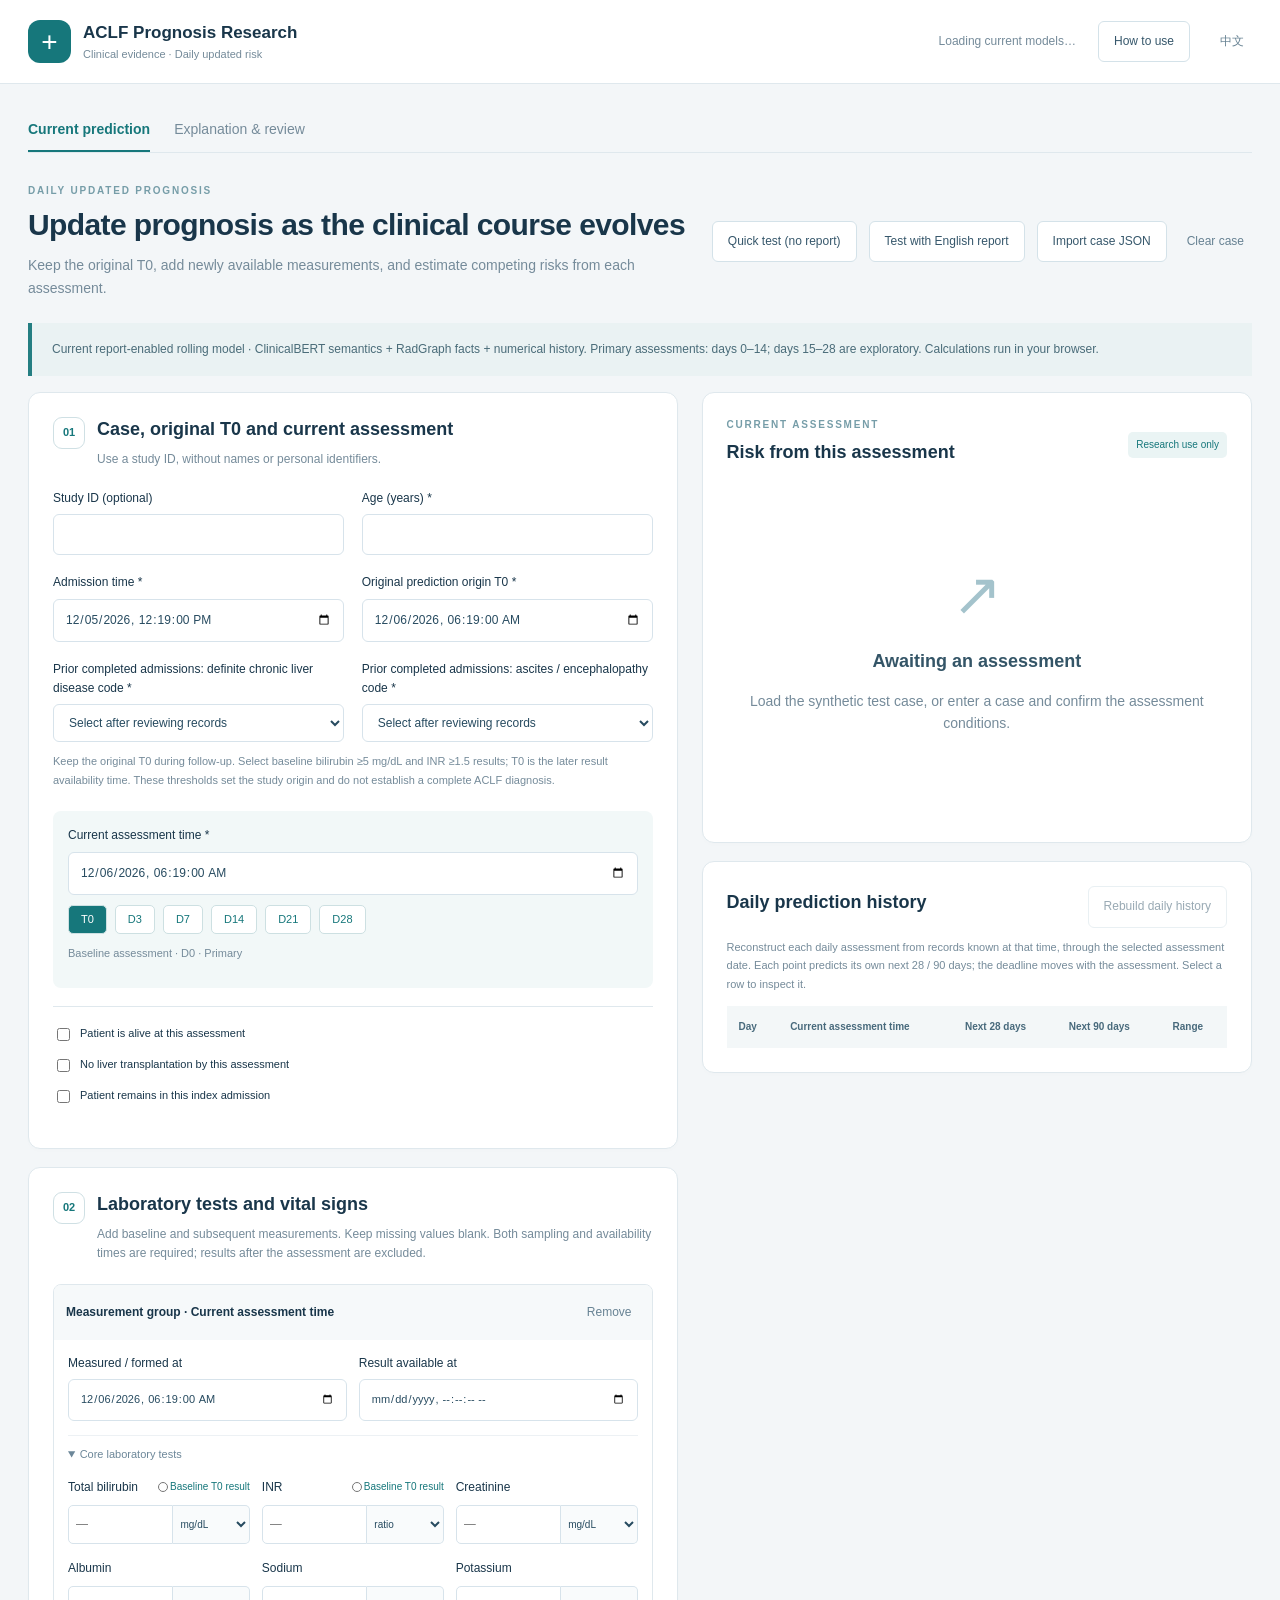
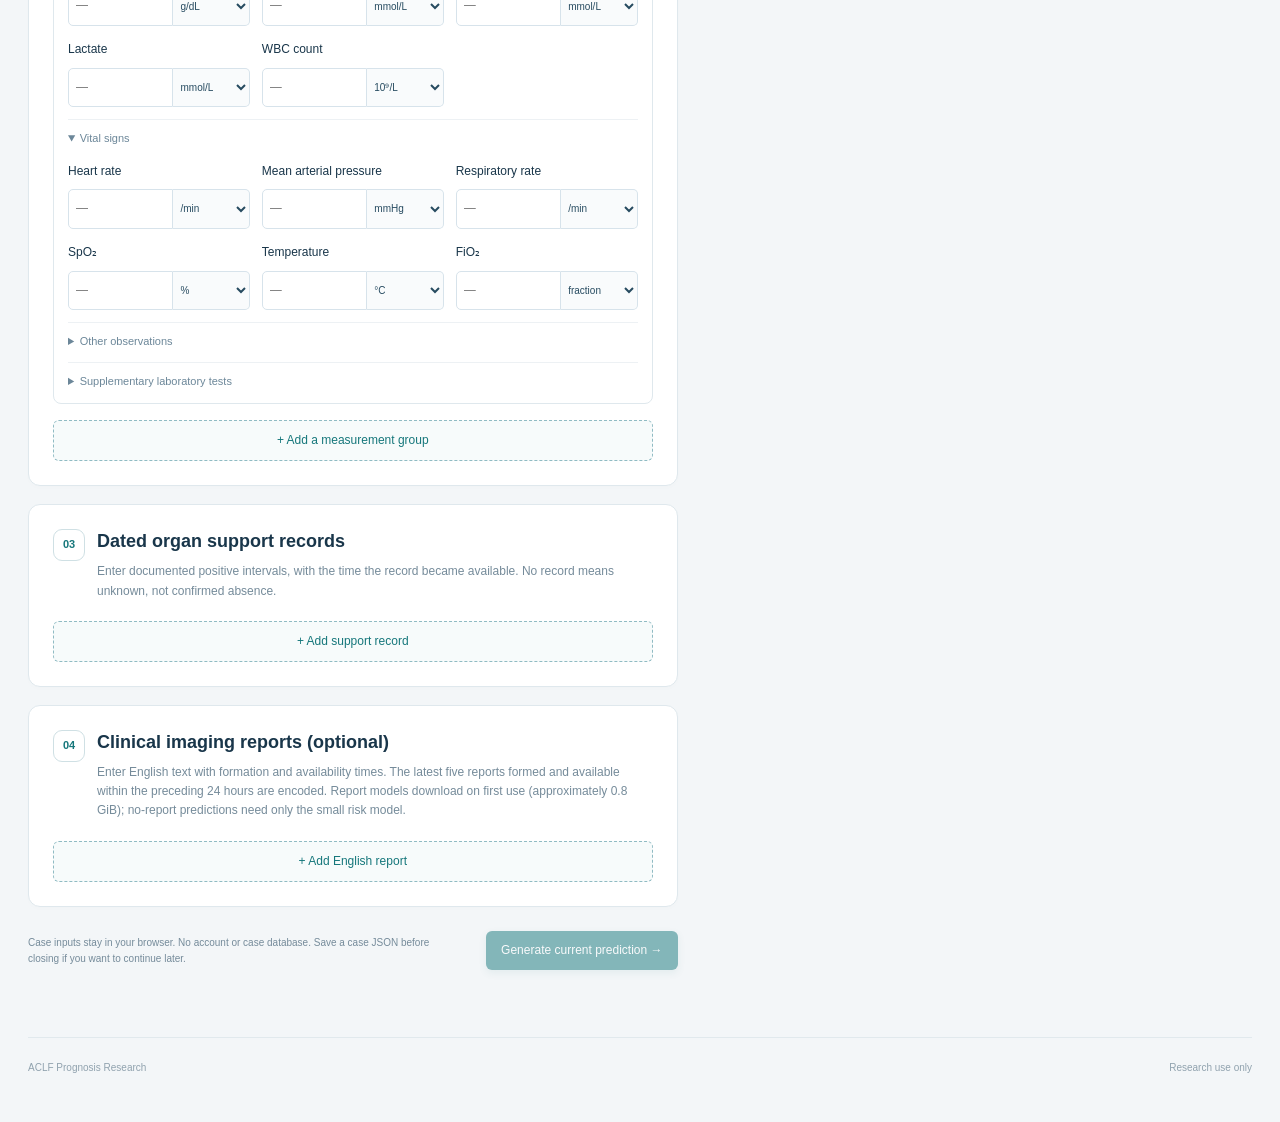
==== commit 2cc822c4: "Remove Model & results navigation, panel and unused website metrics asset" ====
--- a/index.html
+++ b/index.html
@@ -1,7 +1,7 @@
 <!doctype html>
-<html lang="en"><head><meta charset="utf-8"><meta name="viewport" content="width=device-width,initial-scale=1"><link rel="icon" href="data:,"><title>ACLF Prognosis Research</title><link rel="stylesheet" href="./site.css"><link rel="stylesheet" href="./rolling.css?v=20261025"><script type="module" src="./rolling-ui.mjs?v=20261025"></script></head>
+<html lang="en"><head><meta charset="utf-8"><meta name="viewport" content="width=device-width,initial-scale=1"><link rel="icon" href="data:,"><title>ACLF Prognosis Research</title><link rel="stylesheet" href="./site.css"><link rel="stylesheet" href="./rolling.css?v=20261025-2"><script type="module" src="./rolling-ui.mjs?v=20261025-2"></script></head>
 <body><header class="topbar"><a class="brand" href="./index.html"><span class="brand-icon">+</span><span><strong data-t="brand"></strong><small data-t="subtitle"></small></span></a><div class="header-right"><span id="health" role="status" data-t="loading"></span><button id="guide" class="secondary" data-t="guide"></button><button id="language" class="text-button">中文</button></div></header>
-<main><nav class="tabs"><button id="predict-tab" class="active" data-t="prediction"></button><button id="evidence-tab" data-t="evidenceTab"></button><button id="metrics" data-t="metrics"></button></nav>
+<main><nav class="tabs"><button id="predict-tab" class="active" data-t="prediction"></button><button id="evidence-tab" data-t="evidenceTab"></button></nav>
 <div class="intro"><div><div class="eyebrow">DAILY UPDATED PROGNOSIS</div><h1 data-t="headline"></h1><p data-t="intro"></p></div><div class="intro-actions"><button id="demo" class="secondary" data-t="demo"></button><button id="demo-report" class="secondary" data-t="demoReport"></button><button id="import" class="secondary" data-t="import"></button><input id="import-file" type="file" accept=".json,application/json" hidden><button id="clear" class="text-button" data-t="clear"></button></div></div>
 <div class="build-note" data-t="buildNote"></div><div id="demo-note" class="notice" hidden data-t="demoNote"></div><div id="error" class="error" role="alert" hidden></div>
 <section id="predict-view"><div class="workspace"><form id="rolling-form">
@@ -26,5 +26,4 @@
 <section id="source-evidence" class="panel" hidden><h2 data-t="evidenceTitle"></h2><div id="evidence-summary" class="build-note"></div><h3 data-t="reportComparison"></h3><p data-t="explainHelp" class="field-help"></p><div id="report-effect" class="explanation-summary"></div><div class="table-wrap"><table><thead><tr><th data-t="indicator"></th><th data-t="value"></th><th data-t="measured"></th><th data-t="available"></th></tr></thead><tbody id="evidence-rows"></tbody></table></div><h3 data-t="usedReports"></h3><div id="report-evidence"></div></section>
 <div id="progress" class="notice" role="status" aria-live="polite" hidden></div><footer><span data-t="brand"></span><span data-t="research"></span></footer></main>
 <dialog id="guide-dialog"><div class="guide-head"><h2 data-t="guide"></h2><button id="close-guide" class="secondary" data-t="close"></button></div><div id="guide-content"></div><button id="guide-demo" class="primary" data-t="guideDemo"></button></dialog>
-<dialog id="metrics-dialog"><div class="guide-head"><h2 data-t="metrics"></h2><button id="close-metrics" class="secondary" data-t="close"></button></div><p data-t="metricsHelp"></p><div id="metrics-content"></div></dialog>
 </body></html>
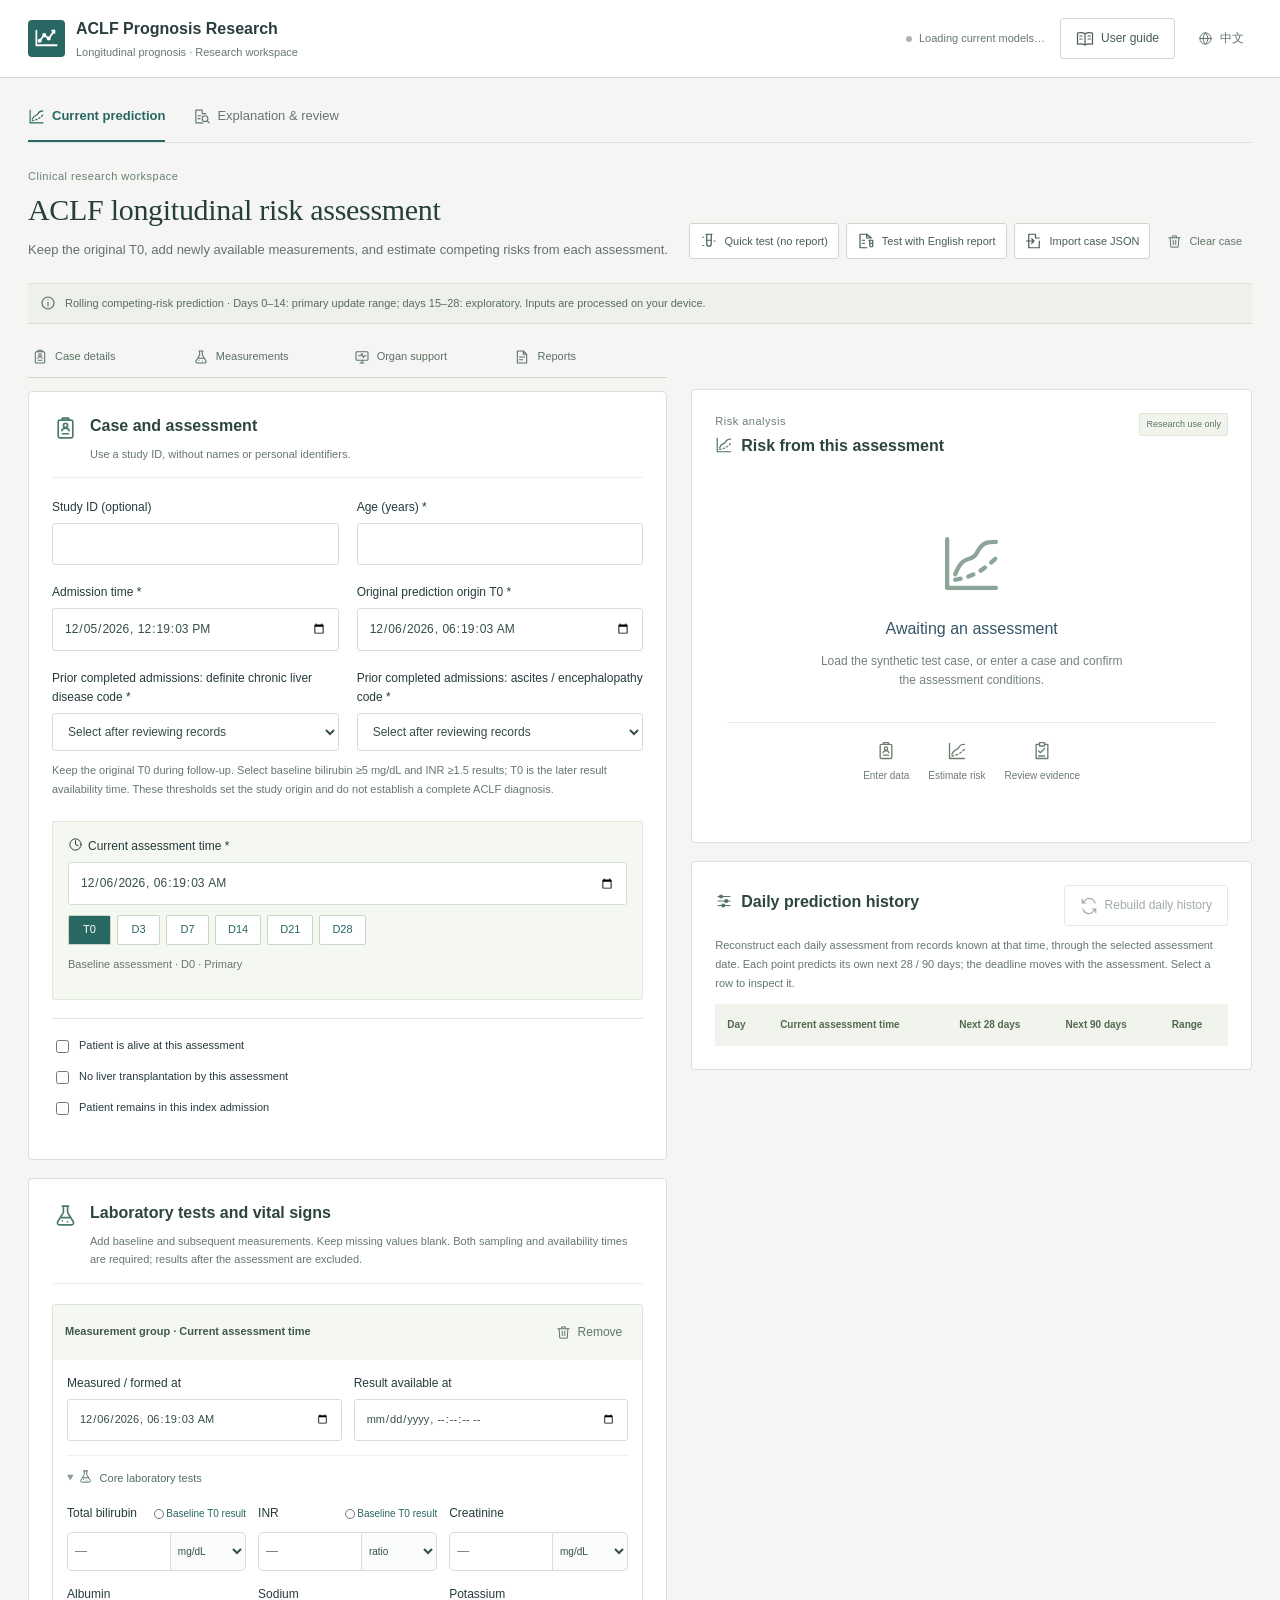
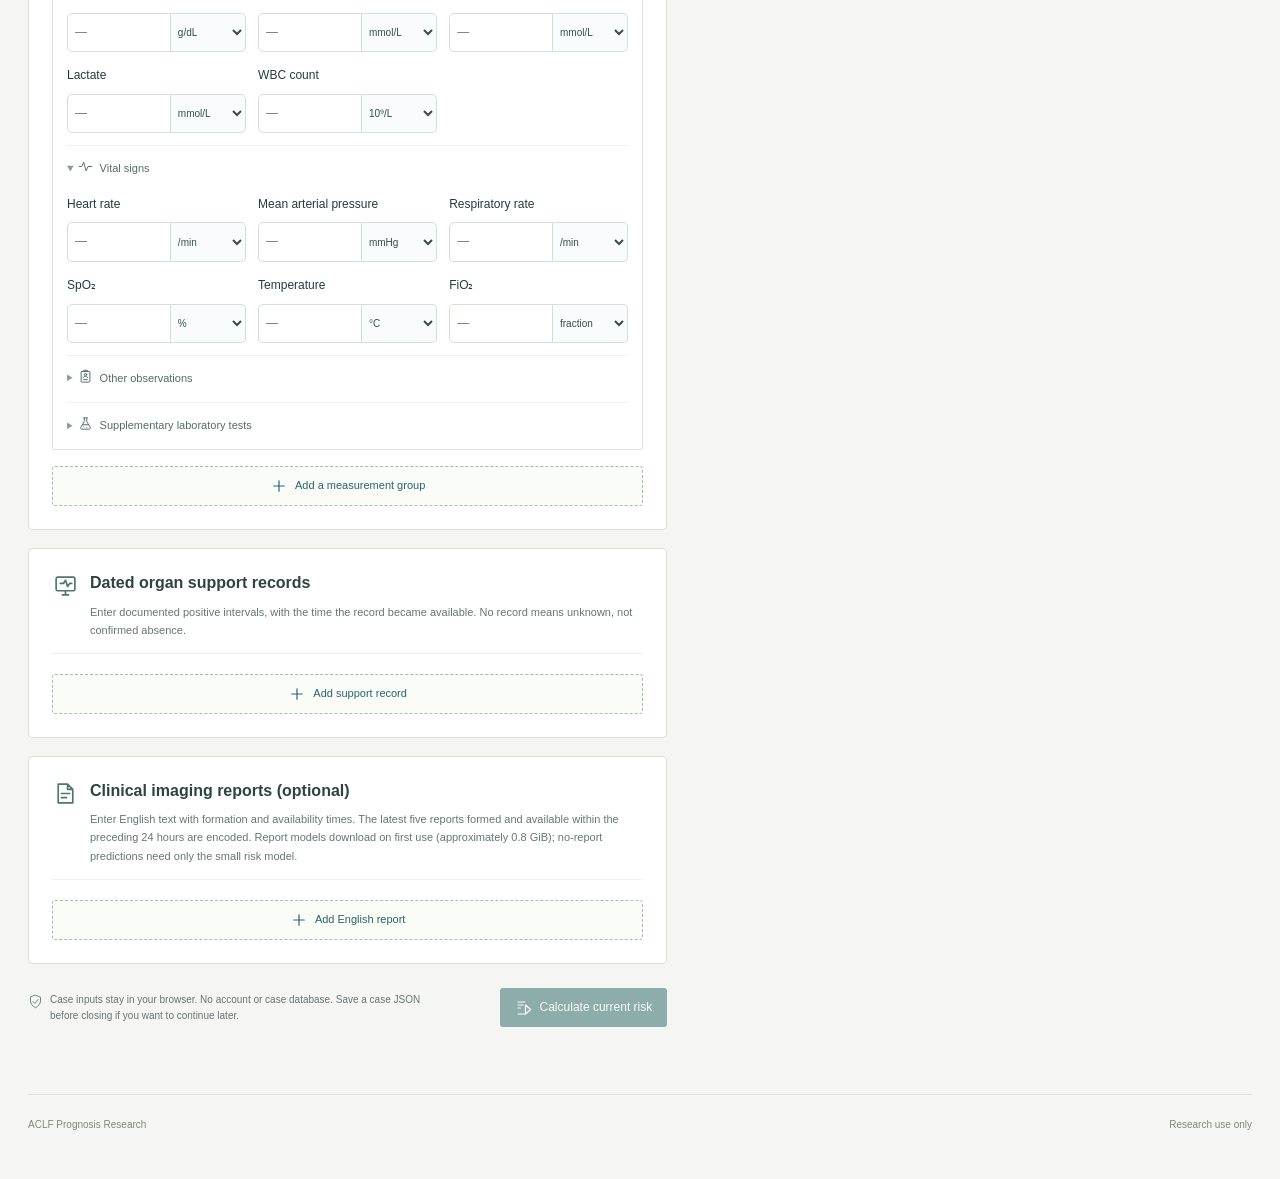
==== commit c322f6e0: "Refine research workspace with consistent clinical icons and restrained styling" ====
--- a/index.html
+++ b/index.html
@@ -1,29 +1,29 @@
-<!doctype html>
-<html lang="en"><head><meta charset="utf-8"><meta name="viewport" content="width=device-width,initial-scale=1"><link rel="icon" href="data:,"><title>ACLF Prognosis Research</title><link rel="stylesheet" href="./site.css"><link rel="stylesheet" href="./rolling.css?v=20261025-2"><script type="module" src="./rolling-ui.mjs?v=20261025-2"></script></head>
-<body><header class="topbar"><a class="brand" href="./index.html"><span class="brand-icon">+</span><span><strong data-t="brand"></strong><small data-t="subtitle"></small></span></a><div class="header-right"><span id="health" role="status" data-t="loading"></span><button id="guide" class="secondary" data-t="guide"></button><button id="language" class="text-button">中文</button></div></header>
-<main><nav class="tabs"><button id="predict-tab" class="active" data-t="prediction"></button><button id="evidence-tab" data-t="evidenceTab"></button></nav>
-<div class="intro"><div><div class="eyebrow">DAILY UPDATED PROGNOSIS</div><h1 data-t="headline"></h1><p data-t="intro"></p></div><div class="intro-actions"><button id="demo" class="secondary" data-t="demo"></button><button id="demo-report" class="secondary" data-t="demoReport"></button><button id="import" class="secondary" data-t="import"></button><input id="import-file" type="file" accept=".json,application/json" hidden><button id="clear" class="text-button" data-t="clear"></button></div></div>
-<div class="build-note" data-t="buildNote"></div><div id="demo-note" class="notice" hidden data-t="demoNote"></div><div id="error" class="error" role="alert" hidden></div>
-<section id="predict-view"><div class="workspace"><form id="rolling-form">
-<section class="panel"><div class="section-title"><span class="step">01</span><div><h2 data-t="caseTitle"></h2><p data-t="caseHelp"></p></div></div><div class="form-grid">
-<label><span data-t="caseId"></span><input id="case-id" maxlength="80" autocomplete="off"></label><label><span data-t="age"></span> *<input id="age" type="number" min="18" max="120" required></label>
-<label><span data-t="admission"></span> *<input id="admission" type="datetime-local" step="1" required></label><label><span data-t="t0"></span> *<input id="baseline" type="datetime-local" step="1" required></label>
-<label><span data-t="prior"></span> *<select id="prior" required></select></label><label><span data-t="decomp"></span> *<select id="decomp" required></select></label></div><p class="field-help" data-t="t0Help"></p>
-<div class="assessment-box"><label><span data-t="assessment"></span> *<input id="assessment" type="datetime-local" step="1" required></label><div class="day-shortcuts"><button type="button" data-day="0">T0</button><button type="button" data-day="3">D3</button><button type="button" data-day="7">D7</button><button type="button" data-day="14">D14</button><button type="button" data-day="21">D21</button><button type="button" data-day="28">D28</button></div><p id="day-label" class="field-help"></p></div>
-<div class="review-checks"><label><input id="alive" type="checkbox" required><span data-t="alive"></span></label><label><input id="no-lt" type="checkbox" required><span data-t="noLt"></span></label><label><input id="inpatient" type="checkbox" required><span data-t="inpatient"></span></label></div></section>
-<section class="panel"><div class="section-title"><span class="step">02</span><div><h2 data-t="measurementTitle"></h2><p data-t="measurementHelp"></p></div></div><div id="batches"></div><button id="add-batch" type="button" class="add-button" data-t="addBatch"></button></section>
-<section class="panel"><div class="section-title"><span class="step">03</span><div><h2 data-t="supportTitle"></h2><p data-t="supportHelp"></p></div></div><div id="supports"></div><button id="add-support" type="button" class="add-button" data-t="addSupport"></button></section>
-<section class="panel"><div class="section-title"><span class="step">04</span><div><h2 data-t="reportTitle"></h2><p data-t="reportHelp"></p></div></div><div id="reports"></div><button id="add-report" type="button" class="add-button" data-t="addReport"></button></section>
-<div class="submit-bar"><p data-t="privacy"></p><button id="predict" type="submit" class="primary" disabled data-t="generate"></button></div></form>
-<aside class="results-column"><section class="panel"><div class="result-head"><div><div class="eyebrow">CURRENT ASSESSMENT</div><h2 data-t="riskTitle"></h2></div><span id="scope" class="tag" data-t="research"></span></div><div id="empty" class="empty-state"><div class="empty-symbol">↗</div><h3 data-t="empty"></h3><p data-t="emptyHelp"></p></div>
-<div id="results" hidden><div id="result-time" class="case-line"></div><p class="risk-definition field-help" data-t="riskDefinition"></p><div id="risk-cards" class="risk-grid"></div><div class="chart-head"><h3 data-t="curves"></h3><select id="curve-horizon"><option value="28">28 days</option><option value="90">90 days</option></select></div><div class="legend"><span class="death-key" data-t="death"></span><span class="transplant-key" data-t="transplant"></span><span class="free-key" data-t="free"></span></div><svg id="rolling-chart" viewBox="0 0 500 300" role="img"></svg><p class="field-help" data-t="curveHelp"></p><div id="coverage" class="quality-grid"></div><p id="warnings" class="notice" hidden></p><button id="open-evidence" type="button" class="explanation-entry" data-t="openEvidence"></button><div class="export-actions"><button id="export" class="secondary" data-t="export"></button><button id="csv" class="secondary" data-t="csv"></button><button id="print" class="text-button" data-t="print"></button></div><p id="model-id" class="field-help model-id"></p></div></section>
-<section class="panel"><div class="chart-head"><h2 data-t="historyTitle"></h2><button id="daily" class="secondary" disabled data-t="daily"></button></div><p class="field-help" data-t="historyHelp"></p><svg id="history-chart" viewBox="0 0 500 270" role="img" hidden></svg><div class="table-wrap"><table><thead><tr><th data-t="day"></th><th data-t="assessment"></th><th data-t="future28"></th><th data-t="future90"></th><th data-t="scope"></th></tr></thead><tbody id="history-rows"></tbody></table></div></section>
-</aside></div></section>
-<section id="evidence-view" hidden>
-<section class="panel explain-selection"><div><h2 data-t="explainSelected"></h2><p id="explain-selected-time" class="field-help"></p></div><label><span data-t="assessment"></span><select id="explain-assessment"></select></label><label><span data-t="explainHorizon"></span><select id="explain-horizon"><option value="28">28 days</option><option value="90">90 days</option></select></label><button id="compute-explanation" class="primary" data-t="computeExplanation"></button></section>
-<div class="explanation-layout"><section class="panel attribution-panel"><h2 data-t="contributions"></h2><p class="field-help" data-t="contributionIntro"></p><div id="attribution-empty" class="notice" data-t="explanationPending"></div><div id="attribution-output" hidden><div id="attribution-summary" class="explanation-summary"></div><div class="contribution-legend"><span class="positive-key" data-t="raises"></span><span class="negative-key" data-t="lowers"></span><span data-t="pp"></span></div><div id="contribution-bars"></div><p id="contribution-balance" class="field-help"></p><p class="field-help" data-t="contributionHelp"></p><details class="all-contributions"><summary data-t="allContributions"></summary><div class="table-wrap"><table><thead><tr><th data-t="indicator"></th><th data-t="value"></th><th data-t="contribution"></th><th data-t="evidenceTitle"></th></tr></thead><tbody id="contribution-rows"></tbody></table></div></details><div class="export-actions"><button id="export-explanation" class="secondary" data-t="exportExplanation"></button><button id="print-explanation" class="text-button" data-t="print"></button></div><p id="explanation-method" class="field-help model-id"></p></div></section>
-<section class="panel review-panel"><h2 data-t="review"></h2><p class="field-help" data-t="reviewHelp"></p><div class="review-checks"><label><input id="check-time" type="checkbox"><span data-t="checkTime"></span></label><label><input id="check-units" type="checkbox"><span data-t="checkUnits"></span></label><label><input id="check-status" type="checkbox"><span data-t="checkStatus"></span></label></div><label><span data-t="reviewStatus"></span><select id="review-status"></select></label><label><span data-t="notes"></span><textarea id="review-notes" rows="6" maxlength="3000"></textarea></label><p class="field-help" data-t="reviewNote"></p><button id="export-review" class="secondary" data-t="export"></button></section></div></section>
-<section id="source-evidence" class="panel" hidden><h2 data-t="evidenceTitle"></h2><div id="evidence-summary" class="build-note"></div><h3 data-t="reportComparison"></h3><p data-t="explainHelp" class="field-help"></p><div id="report-effect" class="explanation-summary"></div><div class="table-wrap"><table><thead><tr><th data-t="indicator"></th><th data-t="value"></th><th data-t="measured"></th><th data-t="available"></th></tr></thead><tbody id="evidence-rows"></tbody></table></div><h3 data-t="usedReports"></h3><div id="report-evidence"></div></section>
-<div id="progress" class="notice" role="status" aria-live="polite" hidden></div><footer><span data-t="brand"></span><span data-t="research"></span></footer></main>
-<dialog id="guide-dialog"><div class="guide-head"><h2 data-t="guide"></h2><button id="close-guide" class="secondary" data-t="close"></button></div><div id="guide-content"></div><button id="guide-demo" class="primary" data-t="guideDemo"></button></dialog>
-</body></html>
+<!doctype html>
+<html lang="en"><head><meta charset="utf-8"><meta name="viewport" content="width=device-width,initial-scale=1"><link rel="icon" href="./assets/research-mark.svg"><title>ACLF Prognosis Research</title><link rel="stylesheet" href="./site.css"><link rel="stylesheet" href="./rolling.css?v=20261025-2"><script type="module" src="./rolling-ui.mjs?v=20261101-1"></script><link rel="stylesheet" href="./research-ui.css?v=20261101-1"></head>
+<body><header class="topbar"><a class="brand" href="./index.html"><span class="brand-icon" data-icon="clinical" aria-hidden="true"></span><span><strong data-t="brand"></strong><small data-t="subtitle"></small></span></a><div class="header-right"><span id="health" role="status" data-t="loading"></span><button id="guide" data-icon="book" class="secondary" data-t="guide"></button><button id="language" data-icon="language" class="text-button">中文</button></div></header>
+<main><nav class="tabs"><button id="predict-tab" data-icon="chart" class="active" data-t="prediction"></button><button id="evidence-tab" data-icon="evidence" data-t="evidenceTab"></button></nav>
+<div class="intro"><div><div class="eyebrow" data-t="workspaceLabel"></div><h1 data-t="headline"></h1><p data-t="intro"></p></div><div class="intro-actions"><button id="demo" data-icon="test" class="secondary" data-t="demo"></button><button id="demo-report" data-icon="report-test" class="secondary" data-t="demoReport"></button><button id="import" data-icon="import" class="secondary" data-t="import"></button><input id="import-file" type="file" accept=".json,application/json" hidden><button id="clear" data-icon="trash" class="text-button" data-t="clear"></button></div></div>
+<div class="build-note" data-icon="info" data-t="buildNote"></div><div id="demo-note" class="notice" hidden data-t="demoNote"></div><div id="error" class="error" role="alert" hidden></div>
+<section id="predict-view"><div class="workspace"><form id="rolling-form"><nav class="form-index" aria-label="Case sections"><a href="#case-panel" data-icon="case" data-t="caseNav"></a><a href="#measurement-panel" data-icon="flask" data-t="measurementNav"></a><a href="#support-panel" data-icon="support" data-t="supportNav"></a><a href="#report-panel" data-icon="report" data-t="reportNav"></a></nav>
+<section id="case-panel" class="panel"><div class="section-title"><span class="step" data-icon="case" aria-hidden="true"></span><div><h2 data-t="caseTitle"></h2><p data-t="caseHelp"></p></div></div><div class="form-grid">
+<label><span data-t="caseId"></span><input id="case-id" maxlength="80" autocomplete="off"></label><label><span data-t="age"></span> *<input id="age" type="number" min="18" max="120" required></label>
+<label><span data-t="admission"></span> *<input id="admission" type="datetime-local" step="1" required></label><label><span data-t="t0"></span> *<input id="baseline" type="datetime-local" step="1" required></label>
+<label><span data-t="prior"></span> *<select id="prior" required></select></label><label><span data-t="decomp"></span> *<select id="decomp" required></select></label></div><p class="field-help" data-t="t0Help"></p>
+<div class="assessment-box"><label class="assessment-label" data-icon="clock"><span data-t="assessment"></span> *<input id="assessment" type="datetime-local" step="1" required></label><div class="day-shortcuts"><button type="button" data-day="0">T0</button><button type="button" data-day="3">D3</button><button type="button" data-day="7">D7</button><button type="button" data-day="14">D14</button><button type="button" data-day="21">D21</button><button type="button" data-day="28">D28</button></div><p id="day-label" class="field-help"></p></div>
+<div class="review-checks"><label><input id="alive" type="checkbox" required><span data-t="alive"></span></label><label><input id="no-lt" type="checkbox" required><span data-t="noLt"></span></label><label><input id="inpatient" type="checkbox" required><span data-t="inpatient"></span></label></div></section>
+<section id="measurement-panel" class="panel"><div class="section-title"><span class="step" data-icon="flask" aria-hidden="true"></span><div><h2 data-t="measurementTitle"></h2><p data-t="measurementHelp"></p></div></div><div id="batches"></div><button id="add-batch" data-icon="plus" type="button" class="add-button" data-t="addBatch"></button></section>
+<section id="support-panel" class="panel"><div class="section-title"><span class="step" data-icon="support" aria-hidden="true"></span><div><h2 data-t="supportTitle"></h2><p data-t="supportHelp"></p></div></div><div id="supports"></div><button id="add-support" data-icon="plus" type="button" class="add-button" data-t="addSupport"></button></section>
+<section id="report-panel" class="panel"><div class="section-title"><span class="step" data-icon="report" aria-hidden="true"></span><div><h2 data-t="reportTitle"></h2><p data-t="reportHelp"></p></div></div><div id="reports"></div><button id="add-report" data-icon="plus" type="button" class="add-button" data-t="addReport"></button></section>
+<div class="submit-bar"><p data-icon="shield" data-t="privacy"></p><button id="predict" data-icon="run" type="submit" class="primary" disabled data-t="generate"></button></div></form>
+<aside class="results-column"><section class="panel"><div class="result-head"><div><div class="eyebrow" data-t="assessmentLabel"></div><h2 data-icon="chart" data-t="riskTitle"></h2></div><span id="scope" class="tag" data-t="research"></span></div><div id="empty" class="empty-state"><div class="empty-symbol" data-icon="chart" aria-hidden="true"></div><h3 data-t="empty"></h3><p data-t="emptyHelp"></p><ol class="empty-workflow"><li data-icon="case" data-t="workflowData"></li><li data-icon="chart" data-t="workflowRisk"></li><li data-icon="review" data-t="workflowReview"></li></ol></div>
+<div id="results" hidden><div id="result-time" class="case-line"></div><p class="risk-definition field-help" data-t="riskDefinition"></p><div id="risk-cards" class="risk-grid"></div><div class="chart-head"><h3 data-icon="chart" data-t="curves"></h3><select id="curve-horizon"><option value="28">28 days</option><option value="90">90 days</option></select></div><div class="legend"><span class="death-key" data-t="death"></span><span class="transplant-key" data-t="transplant"></span><span class="free-key" data-t="free"></span></div><svg id="rolling-chart" viewBox="0 0 500 300" role="img"></svg><p class="field-help" data-t="curveHelp"></p><div id="coverage" class="quality-grid"></div><p id="warnings" class="notice" hidden></p><button id="open-evidence" data-icon="evidence" type="button" class="explanation-entry" data-t="openEvidence"></button><div class="export-actions"><button id="export" data-icon="download" class="secondary" data-t="export"></button><button id="csv" data-icon="table" class="secondary" data-t="csv"></button><button id="print" data-icon="print" class="text-button" data-t="print"></button></div><p id="model-id" class="field-help model-id"></p></div></section>
+<section class="panel"><div class="chart-head"><h2 data-icon="timeline" data-t="historyTitle"></h2><button id="daily" data-icon="refresh" class="secondary" disabled data-t="daily"></button></div><p class="field-help" data-t="historyHelp"></p><svg id="history-chart" viewBox="0 0 500 270" role="img" hidden></svg><div class="table-wrap"><table><thead><tr><th data-t="day"></th><th data-t="assessment"></th><th data-t="future28"></th><th data-t="future90"></th><th data-t="scope"></th></tr></thead><tbody id="history-rows"></tbody></table></div></section>
+</aside></div></section>
+<section id="evidence-view" hidden>
+<section class="panel explain-selection"><div><h2 data-icon="calendar" data-t="explainSelected"></h2><p id="explain-selected-time" class="field-help"></p></div><label><span data-t="assessment"></span><select id="explain-assessment"></select></label><label><span data-t="explainHorizon"></span><select id="explain-horizon"><option value="28">28 days</option><option value="90">90 days</option></select></label><button id="compute-explanation" data-icon="bars" class="primary" data-t="computeExplanation"></button></section>
+<div class="explanation-layout"><section class="panel attribution-panel"><h2 data-icon="bars" data-t="contributions"></h2><p class="field-help" data-t="contributionIntro"></p><div id="attribution-empty" class="notice" data-t="explanationPending"></div><div id="attribution-output" hidden><div id="attribution-summary" class="explanation-summary"></div><div class="contribution-legend"><span class="positive-key" data-t="raises"></span><span class="negative-key" data-t="lowers"></span><span data-t="pp"></span></div><div id="contribution-bars"></div><p id="contribution-balance" class="field-help"></p><p class="field-help" data-t="contributionHelp"></p><details class="all-contributions"><summary data-icon="table" data-t="allContributions"></summary><div class="table-wrap"><table><thead><tr><th data-t="indicator"></th><th data-t="value"></th><th data-t="contribution"></th><th data-t="evidenceTitle"></th></tr></thead><tbody id="contribution-rows"></tbody></table></div></details><div class="export-actions"><button id="export-explanation" data-icon="download" class="secondary" data-t="exportExplanation"></button><button id="print-explanation" data-icon="print" class="text-button" data-t="print"></button></div><p id="explanation-method" class="field-help model-id"></p></div></section>
+<section class="panel review-panel"><h2 data-icon="review" data-t="review"></h2><p class="field-help" data-t="reviewHelp"></p><div class="review-checks"><label><input id="check-time" type="checkbox"><span data-t="checkTime"></span></label><label><input id="check-units" type="checkbox"><span data-t="checkUnits"></span></label><label><input id="check-status" type="checkbox"><span data-t="checkStatus"></span></label></div><label><span data-t="reviewStatus"></span><select id="review-status"></select></label><label><span data-t="notes"></span><textarea id="review-notes" rows="6" maxlength="3000"></textarea></label><p class="field-help" data-t="reviewNote"></p><button id="export-review" data-icon="download" class="secondary" data-t="export"></button></section></div></section>
+<section id="source-evidence" class="panel" hidden><h2 data-icon="evidence" data-t="evidenceTitle"></h2><div id="evidence-summary" class="build-note"></div><h3 data-icon="report" data-t="reportComparison"></h3><p data-t="explainHelp" class="field-help"></p><div id="report-effect" class="explanation-summary"></div><div class="table-wrap"><table><thead><tr><th data-t="indicator"></th><th data-t="value"></th><th data-t="measured"></th><th data-t="available"></th></tr></thead><tbody id="evidence-rows"></tbody></table></div><h3 data-icon="report" data-t="usedReports"></h3><div id="report-evidence"></div></section>
+<div id="progress" class="notice" role="status" aria-live="polite" hidden></div><footer><span data-t="brand"></span><span data-t="research"></span></footer></main>
+<dialog id="guide-dialog"><div class="guide-head"><h2 data-t="guide"></h2><button id="close-guide" data-icon="close" class="secondary" data-t="close"></button></div><div id="guide-content"></div><button id="guide-demo" data-icon="test" class="primary" data-t="guideDemo"></button></dialog>
+</body></html>
--- a/research-ui.css
+++ b/research-ui.css
@@ -0,0 +1,227 @@
+/* A restrained research-workspace layer. Prediction and input logic are unchanged. */
+:root {
+  color: #263b3d;
+  background: #f5f6f4;
+  font-family: "Segoe UI", "Helvetica Neue", Arial, "Microsoft YaHei", sans-serif;
+  --teal: #286762;
+  --muted: #667675;
+  --border: #dce2de;
+  --death: #b56b53;
+  --green: #42847a;
+  --blue: #5b7897;
+}
+button, a, input, select, textarea { -webkit-tap-highlight-color: transparent; }
+button, a { transition: background-color .15s, border-color .15s, color .15s; }
+button:focus-visible, a:focus-visible, summary:focus-visible {
+  outline: 2px solid #286762;
+  outline-offset: 3px;
+}
+button:disabled { cursor: not-allowed; }
+[data-icon]::before {
+  content: "";
+  display: inline-block;
+  width: 18px;
+  height: 18px;
+  flex: 0 0 18px;
+  vertical-align: -.22em;
+  background: currentColor;
+  -webkit-mask: var(--ui-icon) center / contain no-repeat;
+  mask: var(--ui-icon) center / contain no-repeat;
+  pointer-events: none;
+}
+button[data-icon], a[data-icon] { display: inline-flex; align-items: center; justify-content: center; gap: 7px; }
+h2[data-icon]::before, h3[data-icon]::before, summary[data-icon]::before { margin-right: 8px; color: #52736d; }
+.topbar { height: 78px; border-bottom-color: #cdd7d1; }
+.brand { gap: 11px; }
+.brand-icon { width: 37px; height: 37px; border-radius: 4px; background: var(--teal); }
+.brand-icon::before { width: 27px; height: 27px; }
+.brand strong { font-size: 16px; font-weight: 650; color: #293f3d; }
+.brand small { font-size: 11px; margin-top: 2px; }
+.header-right { gap: 15px; }
+#health { font-size: 11px; }
+#health::before { content: ""; display: inline-block; height: 6px; width: 6px; border-radius: 50%; background: #abb7b0; margin-right: 7px; }
+#health.ready::before { background: #42847a; }
+#health.failed::before { background: #b56b53; }
+main { max-width: 1360px; padding-top: 15px; }
+.tabs { margin-bottom: 25px; gap: 28px; }
+.tabs button { font-size: 13px; padding: 13px 0; }
+.tabs button::before { width: 17px; height: 17px; flex-basis: 17px; }
+.intro { align-items: flex-end; gap: 20px; margin: 25px 0 22px; flex-wrap: wrap; }
+.intro>div:first-child { flex: 1 1 470px; }
+.eyebrow { text-transform: none; font-size: 11px; font-weight: 500; letter-spacing: .5px; color: #6a7e74; }
+.intro h1 { font-family: Georgia, "Times New Roman", "Songti SC", SimSun, serif; font-weight: 500; font-size: 30px; letter-spacing: -.3px; color: #273f38; margin: 5px 0 10px; }
+.intro p { font-size: 13px; color: #63716c; max-width: 690px; line-height: 1.7; }
+.intro-actions { gap: 7px; flex-wrap: wrap; padding-bottom: 2px; }
+.intro-actions .secondary, .intro-actions .text-button { font-size: 11px; padding: 8px 10px; min-height: 36px; }
+.build-note { background: #eef1eb; border-left: 0; border-top: 1px solid #d9e0d6; border-bottom: 1px solid #d9e0d6; padding: 10px 13px; color: #5a6b5e; font-size: 11px; }
+.build-note[data-icon] { padding-left: 37px; position: relative; }
+.build-note[data-icon]::before { position: absolute; top: 11px; left: 12px; width: 16px; height: 16px; }
+.workspace { grid-template-columns: minmax(0, 1.14fr) minmax(0, 1fr); gap: 24px; }
+.panel { border-radius: 4px; padding: 23px; box-shadow: none; border-color: #d9e0da; scroll-margin-top: 20px; }
+.section-title { align-items: flex-start; gap: 11px; margin-bottom: 20px; padding-bottom: 14px; border-bottom: 1px solid #edf0ea; }
+.step { border: 0; border-radius: 0; width: 27px; height: 27px; color: #4c776c; }
+.step::before { width: 25px; height: 25px; }
+h2 { font-size: 16px; font-weight: 650; color: #2c4540; }
+h3 { color: #3d524c; }
+.section-title p { font-size: 11px; line-height: 1.65; }
+.form-index { display: grid; grid-template-columns: repeat(4, minmax(0, 1fr)); gap: 4px; border-bottom: 1px solid #cdd8cf; margin: 0 0 13px; }
+.form-index a { justify-content: flex-start; font-size: 11px; color: #5b7066; padding: 8px 4px 11px; white-space: nowrap; }
+.form-index a::before { width: 16px; height: 16px; flex-basis: 16px; }
+.form-index a:hover { color: #214f44; background: #eaf0e8; }
+.results-column { padding-top: 49px; }
+.primary, .secondary, .text-button, .add-button { border-radius: 3px; min-height: 35px; }
+.primary { box-shadow: none; background: #286762; }
+.primary:hover:not(:disabled) { background: #1d514b; }
+.secondary { border-color: #cdd7d0; color: #465c53; }
+.secondary:hover:not(:disabled) { background: #f0f4ed; border-color: #91aaa0; }
+.text-button { color: #61756b; }
+.text-button:hover:not(:disabled) { color: #264e3f; background: #edf1e9; }
+.text-button[data-icon]::before { width: 15px; height: 15px; flex-basis: 15px; }
+.add-button { border: 1px dashed #a9bcb0; background: #fafcf8; font-size: 11px; min-height: 37px; }
+.add-button:hover { background: #f0f5ec; border-color: #608b78; }
+input:not([type=checkbox]):not([type=radio]), select, textarea { border-color: #d5dfd5; border-radius: 3px; color: #344f43; }
+input[type=checkbox], input[type=radio] { accent-color: #286762; }
+input:focus, select:focus, textarea:focus { outline: 2px solid #93b4a1; outline-offset: 1px; }
+.assessment-box { background: #f5f7f1; border-radius: 2px; border: 1px solid #e3e8dc; padding: 15px; }
+.assessment-label[data-icon]::before { width: 15px; height: 15px; margin-right: 5px; }
+.day-shortcuts { gap: 6px; }
+.day-shortcuts button { min-width: 43px; min-height: 30px; border-radius: 2px; border-color: #c8d6c9; }
+.batch, .report, .support-record { border-radius: 3px; border-color: #dbe2d8; }
+.batch-header, .report-header { background: #f5f7f2; }
+.group-details>summary { color: #536e61; padding: 3px 0; }
+.group-details>summary::marker { color: #8b9f91; font-size: 10px; }
+.group-details>summary[data-icon]::before { height: 15px; width: 15px; margin-right: 7px; }
+.batch-header strong { font-size: 11px; font-weight: 600; color: #3f594b; }
+.field-help { color: #65786d; }
+.review-checks { border-color: #e1e7dc; }
+.review-checks label { line-height: 1.6; }
+.submit-bar p[data-icon] { position: relative; padding-left: 22px; font-size: 10px; }
+.submit-bar p[data-icon]::before { position: absolute; left: 0; top: 2px; width: 15px; height: 15px; color: #6e8b75; }
+.submit-bar .primary { flex-shrink: 0; }
+.result-head { margin-bottom: 18px; align-items: flex-start; }
+.result-head .eyebrow { margin-bottom: 4px; }
+.result-head h2 { margin-top: 4px; }
+.tag { color: #5d765f; background: #f1f4ec; border: 1px solid #e1e7da; border-radius: 2px; padding: 3px 6px; font-size: 9px; }
+.empty-state { padding: 48px 12px 35px; }
+.empty-symbol { margin: 0 auto 20px; color: #8da498; }
+.empty-symbol::before { width: 65px; height: 65px; }
+.empty-state h3 { font-size: 16px; font-weight: 500; margin-top: 12px; }
+.empty-state>p { font-size: 12px; max-width: 310px; margin: 10px auto; color: #738278; }
+.empty-workflow { list-style: none; margin: 32px 0 0; padding: 18px 0 0; border-top: 1px solid #e8ede4; display: flex; justify-content: center; gap: 19px; }
+.empty-workflow li { font-size: 10px; color: #6c7c6f; }
+.empty-workflow li::before { display: block; margin: 0 auto 7px; width: 20px; height: 20px; }
+.risk-card { background: #fff; border-color: #dfe3d8; border-top: 2px solid #b27b61; border-radius: 2px; padding: 15px; }
+.period { color: #655c51; font-size: 11px; }
+.period[data-icon]::before { height: 15px; width: 15px; margin-right: 5px; color: #8a9382; }
+.risk-number { font-family: "Segoe UI", Arial, sans-serif; font-size: 36px; font-weight: 600; letter-spacing: -.7px; color: #a86148; font-variant-numeric: tabular-nums; }
+.risk-label { color: #856f5b; }
+.risk-other { border-color: #e6e6dc; font-size: 11px; color: #5c7061; }
+.risk-card .deadline { color: #778273; }
+.quality-grid { gap: 0; border-top: 1px solid #e0e6d9; border-bottom: 1px solid #e0e6d9; margin-top: 16px; }
+.quality-grid>div { position: relative; border: 0; border-right: 1px solid #e5e9df; border-radius: 0; padding: 12px 7px 12px 28px; }
+.quality-grid>div:last-child { border-right: 0; }
+.quality-grid>div[data-icon]::before { position: absolute; top: 17px; left: 6px; height: 16px; width: 16px; color: #78937a; }
+.quality-grid strong { color: #4d6d53; font-size: 18px; font-variant-numeric: tabular-nums; }
+.quality-grid small { font-size: 9px; }
+.explanation-entry { border-radius: 3px; background: #f1f5ed; border-color: #cfddca; font-size: 12px; justify-content: flex-start!important; padding: 13px; }
+.explanation-entry:hover { background: #e8f0e1; }
+.explanation-summary { gap: 0; border-top: 1px solid #dde5d7; border-bottom: 1px solid #dde5d7; }
+.explanation-summary>div { background: #f7f9f3; border-radius: 0; padding: 15px; border-right: 1px solid #dde5d7; }
+.explanation-summary>div:last-child { border-right: 0; }
+.explanation-summary strong { font-size: 23px; font-variant-numeric: tabular-nums; }
+.bar-track { background: #f0f3ec; border-radius: 0; }
+.bar-left { border-color: #b6c7b2; }
+.notice { border-radius: 3px; background: #fbf7ed; border-color: #e9ddc2; color: #897248; font-size: 12px; }
+.error { border-radius: 3px; }
+.model-id { color: #829083; font-size: 9px; }
+th { background: #f1f4ec; color: #52694f; }
+td { border-bottom-color: #e5eadd; }
+td:first-child { min-width: 100px; }
+#history-rows button { background: #f0f4e9; border-radius: 2px; color: #426641; }
+#history-rows tr.selected { background: #f0f5ea; }
+dialog { border-radius: 4px; border-color: #bccbbb; box-shadow: 0 14px 60px #253d3226; }
+dialog::backdrop { background: #243b3159; }
+.guide-head { border-bottom: 1px solid #e1e7d8; padding-bottom: 14px; margin-bottom: 14px; }
+.guide-head h2::before { margin-right: 7px; }
+footer { border-color: #dce4d5; color: #7c8a7a; }
+@media (max-width: 1100px) {
+  .intro>div:first-child { flex-basis: 100%; }
+  .intro-actions { width: 100%; }
+  .workspace { gap: 17px; }
+  .quality-grid>div { padding-left: 9px; padding-top: 29px; }
+  .quality-grid>div[data-icon]::before { left: 10px; top: 10px; height: 14px; width: 14px; }
+}
+@media (max-width: 760px) {
+  main { padding: 14px; }
+  .topbar { height: auto; min-height: 76px; padding: 12px 14px; align-items: flex-start; }
+  .brand { gap: 8px; margin-top: 4px; }
+  .brand-icon { width: 32px; height: 32px; }
+  .brand-icon::before { height: 24px; width: 24px; }
+  .brand strong { font-size: 12px; }
+  .brand small { font-size: 9px; }
+  .header-right { gap: 5px; flex-shrink: 0; max-width: 150px; }
+  #health { flex-basis: 100%; max-width: none; text-align: right; font-size: 9px; }
+  #guide, #language { font-size: 10px; padding: 5px 7px; min-height: 30px; }
+  #guide::before, #language::before { width: 14px; height: 14px; flex-basis: 14px; }
+  .tabs { gap: 22px; margin-bottom: 20px; }
+  .tabs button { font-size: 12px; }
+  .intro { margin-top: 20px; }
+  .intro>div:first-child { flex: none; }
+  .intro h1 { font-size: 26px; }
+  .intro p { font-size: 12px; }
+  .intro-actions { gap: 6px; }
+  .intro-actions .secondary, .intro-actions .text-button { font-size: 10px; padding: 7px 8px; }
+  .build-note { font-size: 10px; }
+  .workspace { grid-template-columns: minmax(0, 1fr); }
+  .results-column { padding-top: 0; }
+  .panel { padding: 17px; }
+  h2 { font-size: 15px; }
+  .form-index a { font-size: 10px; gap: 4px; }
+  .form-index a::before { width: 15px; height: 15px; flex-basis: 15px; }
+  .explain-selection>div { min-width: 0; }
+  .empty-workflow { gap: 22px; }
+  .risk-number { font-size: 32px; }
+  .quality-grid>div { padding-left: 30px; padding-top: 12px; border-bottom: 1px solid #e4e9dc; }
+  .quality-grid>div[data-icon]::before { top: 17px; left: 9px; height: 16px; width: 16px; }
+  .quality-grid>div:nth-child(2) { border-right: 0; }
+  .quality-grid>div:nth-last-child(-n+2) { border-bottom: 0; }
+  .explanation-summary>div { padding: 11px; }
+  .explanation-summary strong { font-size: 22px; }
+}
+@media (prefers-reduced-motion: reduce) { *, *::before { transition: none!important; scroll-behavior: auto!important; } }
+@media print {
+  body { background: #fff; color: #111; }
+  .results-column { padding-top: 0; }
+  .form-index { display: none; }
+  .panel { border-radius: 0; box-shadow: none; }
+  .risk-card { background: #fff; }
+}
+
+[data-icon="clinical"] { --ui-icon: url("data:image/svg+xml,%3Csvg%20xmlns%3D%22http%3A%2F%2Fwww.w3.org%2F2000%2Fsvg%22%20viewBox%3D%220%200%2024%2024%22%20fill%3D%22none%22%20stroke%3D%22black%22%20stroke-width%3D%221.6%22%20stroke-linecap%3D%22round%22%20stroke-linejoin%3D%22round%22%3E%3Cpath%20d%3D%22M3%2018V5m0%2013h18M6%2014l4-5%204%203%205-7%22%2F%3E%3Cpath%20d%3D%22M17%205h2v2%22%2F%3E%3Ccircle%20cx%3D%226%22%20cy%3D%2214%22%20r%3D%221%22%2F%3E%3Ccircle%20cx%3D%2210%22%20cy%3D%229%22%20r%3D%221%22%2F%3E%3Ccircle%20cx%3D%2214%22%20cy%3D%2212%22%20r%3D%221%22%2F%3E%3C%2Fsvg%3E"); }
+[data-icon="case"] { --ui-icon: url("data:image/svg+xml,%3Csvg%20xmlns%3D%22http%3A%2F%2Fwww.w3.org%2F2000%2Fsvg%22%20viewBox%3D%220%200%2024%2024%22%20fill%3D%22none%22%20stroke%3D%22black%22%20stroke-width%3D%221.6%22%20stroke-linecap%3D%22round%22%20stroke-linejoin%3D%22round%22%3E%3Crect%20x%3D%225%22%20y%3D%224%22%20width%3D%2214%22%20height%3D%2217%22%20rx%3D%221.5%22%2F%3E%3Cpath%20d%3D%22M9%204V2h6v2M9%2017h6%22%2F%3E%3Ccircle%20cx%3D%2212%22%20cy%3D%229%22%20r%3D%222%22%2F%3E%3Cpath%20d%3D%22M8.5%2014c.4-1.5%201.6-2.3%203.5-2.3s3.1.8%203.5%202.3%22%2F%3E%3C%2Fsvg%3E"); }
+[data-icon="flask"] { --ui-icon: url("data:image/svg+xml,%3Csvg%20xmlns%3D%22http%3A%2F%2Fwww.w3.org%2F2000%2Fsvg%22%20viewBox%3D%220%200%2024%2024%22%20fill%3D%22none%22%20stroke%3D%22black%22%20stroke-width%3D%221.6%22%20stroke-linecap%3D%22round%22%20stroke-linejoin%3D%22round%22%3E%3Cpath%20d%3D%22M9%203h6M10%203v6l-5.5%209a2%202%200%200%200%201.7%203h11.6a2%202%200%200%200%201.7-3L14%209V3M7.4%2014h9.2%22%2F%3E%3Cpath%20d%3D%22M9%2017h.01M14%2018h.01%22%2F%3E%3C%2Fsvg%3E"); }
+[data-icon="pulse"] { --ui-icon: url("data:image/svg+xml,%3Csvg%20xmlns%3D%22http%3A%2F%2Fwww.w3.org%2F2000%2Fsvg%22%20viewBox%3D%220%200%2024%2024%22%20fill%3D%22none%22%20stroke%3D%22black%22%20stroke-width%3D%221.6%22%20stroke-linecap%3D%22round%22%20stroke-linejoin%3D%22round%22%3E%3Cpath%20d%3D%22M2%2012h4l3-7%204%2014%203-7h6%22%2F%3E%3C%2Fsvg%3E"); }
+[data-icon="support"] { --ui-icon: url("data:image/svg+xml,%3Csvg%20xmlns%3D%22http%3A%2F%2Fwww.w3.org%2F2000%2Fsvg%22%20viewBox%3D%220%200%2024%2024%22%20fill%3D%22none%22%20stroke%3D%22black%22%20stroke-width%3D%221.6%22%20stroke-linecap%3D%22round%22%20stroke-linejoin%3D%22round%22%3E%3Crect%20x%3D%223%22%20y%3D%224%22%20width%3D%2218%22%20height%3D%2213%22%20rx%3D%221.5%22%2F%3E%3Cpath%20d%3D%22M7%2010h3l2-3%202%206%202-3h2M9%2021h6m-3-4v4%22%2F%3E%3C%2Fsvg%3E"); }
+[data-icon="report"] { --ui-icon: url("data:image/svg+xml,%3Csvg%20xmlns%3D%22http%3A%2F%2Fwww.w3.org%2F2000%2Fsvg%22%20viewBox%3D%220%200%2024%2024%22%20fill%3D%22none%22%20stroke%3D%22black%22%20stroke-width%3D%221.6%22%20stroke-linecap%3D%22round%22%20stroke-linejoin%3D%22round%22%3E%3Cpath%20d%3D%22M14%203H5v18h14V8zM14%203v5h5M8%2012h8m-8%204h5%22%2F%3E%3C%2Fsvg%3E"); }
+[data-icon="chart"] { --ui-icon: url("data:image/svg+xml,%3Csvg%20xmlns%3D%22http%3A%2F%2Fwww.w3.org%2F2000%2Fsvg%22%20viewBox%3D%220%200%2024%2024%22%20fill%3D%22none%22%20stroke%3D%22black%22%20stroke-width%3D%221.6%22%20stroke-linecap%3D%22round%22%20stroke-linejoin%3D%22round%22%3E%3Cpath%20d%3D%22M3%203v18h18M6%2016c3-8%206-4%208-8s4-4%207-4%22%2F%3E%3Cpath%20d%3D%22M6%2018c5-1%209-2%2015-8%22%20stroke-dasharray%3D%222%203%22%2F%3E%3C%2Fsvg%3E"); }
+[data-icon="timeline"] { --ui-icon: url("data:image/svg+xml,%3Csvg%20xmlns%3D%22http%3A%2F%2Fwww.w3.org%2F2000%2Fsvg%22%20viewBox%3D%220%200%2024%2024%22%20fill%3D%22none%22%20stroke%3D%22black%22%20stroke-width%3D%221.6%22%20stroke-linecap%3D%22round%22%20stroke-linejoin%3D%22round%22%3E%3Cpath%20d%3D%22M4%206h16M4%2012h16M4%2018h16%22%2F%3E%3Ccircle%20cx%3D%228%22%20cy%3D%226%22%20r%3D%222%22%20fill%3D%22white%22%2F%3E%3Ccircle%20cx%3D%2215%22%20cy%3D%2212%22%20r%3D%222%22%20fill%3D%22white%22%2F%3E%3Ccircle%20cx%3D%2211%22%20cy%3D%2218%22%20r%3D%222%22%20fill%3D%22white%22%2F%3E%3C%2Fsvg%3E"); }
+[data-icon="bars"] { --ui-icon: url("data:image/svg+xml,%3Csvg%20xmlns%3D%22http%3A%2F%2Fwww.w3.org%2F2000%2Fsvg%22%20viewBox%3D%220%200%2024%2024%22%20fill%3D%22none%22%20stroke%3D%22black%22%20stroke-width%3D%221.6%22%20stroke-linecap%3D%22round%22%20stroke-linejoin%3D%22round%22%3E%3Cpath%20d%3D%22M12%203v18M12%206h8v3h-8M5%2011h7v3H5m7%202h5v3h-5%22%2F%3E%3C%2Fsvg%3E"); }
+[data-icon="review"] { --ui-icon: url("data:image/svg+xml,%3Csvg%20xmlns%3D%22http%3A%2F%2Fwww.w3.org%2F2000%2Fsvg%22%20viewBox%3D%220%200%2024%2024%22%20fill%3D%22none%22%20stroke%3D%22black%22%20stroke-width%3D%221.6%22%20stroke-linecap%3D%22round%22%20stroke-linejoin%3D%22round%22%3E%3Cpath%20d%3D%22M8%204H5v17h14V4h-3M9%202h6v4H9zM8%2012l2%202%205-5M8%2018h7%22%2F%3E%3C%2Fsvg%3E"); }
+[data-icon="book"] { --ui-icon: url("data:image/svg+xml,%3Csvg%20xmlns%3D%22http%3A%2F%2Fwww.w3.org%2F2000%2Fsvg%22%20viewBox%3D%220%200%2024%2024%22%20fill%3D%22none%22%20stroke%3D%22black%22%20stroke-width%3D%221.6%22%20stroke-linecap%3D%22round%22%20stroke-linejoin%3D%22round%22%3E%3Cpath%20d%3D%22M12%205c-3-2-6-2-10-1v15c4-1%207-1%2010%201%203-2%206-2%2010-1V4c-4-1-7-1-10%201v15M5%208h3m-3%204h3m8-4h3m-3%204h3%22%2F%3E%3C%2Fsvg%3E"); }
+[data-icon="import"] { --ui-icon: url("data:image/svg+xml,%3Csvg%20xmlns%3D%22http%3A%2F%2Fwww.w3.org%2F2000%2Fsvg%22%20viewBox%3D%220%200%2024%2024%22%20fill%3D%22none%22%20stroke%3D%22black%22%20stroke-width%3D%221.6%22%20stroke-linecap%3D%22round%22%20stroke-linejoin%3D%22round%22%3E%3Cpath%20d%3D%22M14%203H5v18h14v-9M14%203v5h5M2%2012h10m-3-3%203%203-3%203%22%2F%3E%3C%2Fsvg%3E"); }
+[data-icon="download"] { --ui-icon: url("data:image/svg+xml,%3Csvg%20xmlns%3D%22http%3A%2F%2Fwww.w3.org%2F2000%2Fsvg%22%20viewBox%3D%220%200%2024%2024%22%20fill%3D%22none%22%20stroke%3D%22black%22%20stroke-width%3D%221.6%22%20stroke-linecap%3D%22round%22%20stroke-linejoin%3D%22round%22%3E%3Cpath%20d%3D%22M12%203v12m-4-4%204%204%204-4M4%2016v5h16v-5%22%2F%3E%3C%2Fsvg%3E"); }
+[data-icon="table"] { --ui-icon: url("data:image/svg+xml,%3Csvg%20xmlns%3D%22http%3A%2F%2Fwww.w3.org%2F2000%2Fsvg%22%20viewBox%3D%220%200%2024%2024%22%20fill%3D%22none%22%20stroke%3D%22black%22%20stroke-width%3D%221.6%22%20stroke-linecap%3D%22round%22%20stroke-linejoin%3D%22round%22%3E%3Crect%20x%3D%223%22%20y%3D%224%22%20width%3D%2218%22%20height%3D%2216%22%20rx%3D%221%22%2F%3E%3Cpath%20d%3D%22M3%209h18M3%2014h18M9%204v16m6-16v16%22%2F%3E%3C%2Fsvg%3E"); }
+[data-icon="print"] { --ui-icon: url("data:image/svg+xml,%3Csvg%20xmlns%3D%22http%3A%2F%2Fwww.w3.org%2F2000%2Fsvg%22%20viewBox%3D%220%200%2024%2024%22%20fill%3D%22none%22%20stroke%3D%22black%22%20stroke-width%3D%221.6%22%20stroke-linecap%3D%22round%22%20stroke-linejoin%3D%22round%22%3E%3Cpath%20d%3D%22M7%208V3h10v5M7%2017H3V8h18v9h-4M7%2014h10v7H7zM17%2011h1%22%2F%3E%3C%2Fsvg%3E"); }
+[data-icon="plus"] { --ui-icon: url("data:image/svg+xml,%3Csvg%20xmlns%3D%22http%3A%2F%2Fwww.w3.org%2F2000%2Fsvg%22%20viewBox%3D%220%200%2024%2024%22%20fill%3D%22none%22%20stroke%3D%22black%22%20stroke-width%3D%221.6%22%20stroke-linecap%3D%22round%22%20stroke-linejoin%3D%22round%22%3E%3Cpath%20d%3D%22M12%205v14M5%2012h14%22%2F%3E%3C%2Fsvg%3E"); }
+[data-icon="close"] { --ui-icon: url("data:image/svg+xml,%3Csvg%20xmlns%3D%22http%3A%2F%2Fwww.w3.org%2F2000%2Fsvg%22%20viewBox%3D%220%200%2024%2024%22%20fill%3D%22none%22%20stroke%3D%22black%22%20stroke-width%3D%221.6%22%20stroke-linecap%3D%22round%22%20stroke-linejoin%3D%22round%22%3E%3Cpath%20d%3D%22m6%206%2012%2012M6%2018%2018%206%22%2F%3E%3C%2Fsvg%3E"); }
+[data-icon="trash"] { --ui-icon: url("data:image/svg+xml,%3Csvg%20xmlns%3D%22http%3A%2F%2Fwww.w3.org%2F2000%2Fsvg%22%20viewBox%3D%220%200%2024%2024%22%20fill%3D%22none%22%20stroke%3D%22black%22%20stroke-width%3D%221.6%22%20stroke-linecap%3D%22round%22%20stroke-linejoin%3D%22round%22%3E%3Cpath%20d%3D%22M3%206h18M9%206V3h6v3M5%206l1%2015h12l1-15M10%2010v7m4-7v7%22%2F%3E%3C%2Fsvg%3E"); }
+[data-icon="test"] { --ui-icon: url("data:image/svg+xml,%3Csvg%20xmlns%3D%22http%3A%2F%2Fwww.w3.org%2F2000%2Fsvg%22%20viewBox%3D%220%200%2024%2024%22%20fill%3D%22none%22%20stroke%3D%22black%22%20stroke-width%3D%221.6%22%20stroke-linecap%3D%22round%22%20stroke-linejoin%3D%22round%22%3E%3Cpath%20d%3D%22M8%203h8m-7%200v13a3%203%200%200%200%206%200V3M9%2011h6M4%207h1m14%205h1M4%2018h1%22%2F%3E%3C%2Fsvg%3E"); }
+[data-icon="report-test"] { --ui-icon: url("data:image/svg+xml,%3Csvg%20xmlns%3D%22http%3A%2F%2Fwww.w3.org%2F2000%2Fsvg%22%20viewBox%3D%220%200%2024%2024%22%20fill%3D%22none%22%20stroke%3D%22black%22%20stroke-width%3D%221.6%22%20stroke-linecap%3D%22round%22%20stroke-linejoin%3D%22round%22%3E%3Cpath%20d%3D%22M13%203H4v18h9M13%203v5h6V8l-6-5M7%2011h3m-3%204h3M16%2011h5m-4%200v7a2%202%200%200%200%204%200v-7m-4%204h4%22%2F%3E%3C%2Fsvg%3E"); }
+[data-icon="language"] { --ui-icon: url("data:image/svg+xml,%3Csvg%20xmlns%3D%22http%3A%2F%2Fwww.w3.org%2F2000%2Fsvg%22%20viewBox%3D%220%200%2024%2024%22%20fill%3D%22none%22%20stroke%3D%22black%22%20stroke-width%3D%221.6%22%20stroke-linecap%3D%22round%22%20stroke-linejoin%3D%22round%22%3E%3Ccircle%20cx%3D%2212%22%20cy%3D%2212%22%20r%3D%229%22%2F%3E%3Cpath%20d%3D%22M3%2012h18M12%203c5%205%205%2013%200%2018-5-5-5-13%200-18%22%2F%3E%3C%2Fsvg%3E"); }
+[data-icon="shield"] { --ui-icon: url("data:image/svg+xml,%3Csvg%20xmlns%3D%22http%3A%2F%2Fwww.w3.org%2F2000%2Fsvg%22%20viewBox%3D%220%200%2024%2024%22%20fill%3D%22none%22%20stroke%3D%22black%22%20stroke-width%3D%221.6%22%20stroke-linecap%3D%22round%22%20stroke-linejoin%3D%22round%22%3E%3Cpath%20d%3D%22m12%202%208%203v6c0%205-3%208-8%2011-5-3-8-6-8-11V5zM8%2012l3%203%205-6%22%2F%3E%3C%2Fsvg%3E"); }
+[data-icon="info"] { --ui-icon: url("data:image/svg+xml,%3Csvg%20xmlns%3D%22http%3A%2F%2Fwww.w3.org%2F2000%2Fsvg%22%20viewBox%3D%220%200%2024%2024%22%20fill%3D%22none%22%20stroke%3D%22black%22%20stroke-width%3D%221.6%22%20stroke-linecap%3D%22round%22%20stroke-linejoin%3D%22round%22%3E%3Ccircle%20cx%3D%2212%22%20cy%3D%2212%22%20r%3D%229%22%2F%3E%3Cpath%20d%3D%22M12%2011v6m0-10h.01%22%2F%3E%3C%2Fsvg%3E"); }
+[data-icon="evidence"] { --ui-icon: url("data:image/svg+xml,%3Csvg%20xmlns%3D%22http%3A%2F%2Fwww.w3.org%2F2000%2Fsvg%22%20viewBox%3D%220%200%2024%2024%22%20fill%3D%22none%22%20stroke%3D%22black%22%20stroke-width%3D%221.6%22%20stroke-linecap%3D%22round%22%20stroke-linejoin%3D%22round%22%3E%3Cpath%20d%3D%22M13%203H4v18h10M13%203v5h5M7%2011h4m-4%204h3%22%2F%3E%3Ccircle%20cx%3D%2217%22%20cy%3D%2215%22%20r%3D%224%22%2F%3E%3Cpath%20d%3D%22m20%2018%203%203%22%2F%3E%3C%2Fsvg%3E"); }
+[data-icon="calendar"] { --ui-icon: url("data:image/svg+xml,%3Csvg%20xmlns%3D%22http%3A%2F%2Fwww.w3.org%2F2000%2Fsvg%22%20viewBox%3D%220%200%2024%2024%22%20fill%3D%22none%22%20stroke%3D%22black%22%20stroke-width%3D%221.6%22%20stroke-linecap%3D%22round%22%20stroke-linejoin%3D%22round%22%3E%3Crect%20x%3D%223%22%20y%3D%225%22%20width%3D%2218%22%20height%3D%2216%22%20rx%3D%221.5%22%2F%3E%3Cpath%20d%3D%22M7%202v6m10-6v6M3%2010h18M7%2014h3m4%200h3m-10%204h3%22%2F%3E%3C%2Fsvg%3E"); }
+[data-icon="refresh"] { --ui-icon: url("data:image/svg+xml,%3Csvg%20xmlns%3D%22http%3A%2F%2Fwww.w3.org%2F2000%2Fsvg%22%20viewBox%3D%220%200%2024%2024%22%20fill%3D%22none%22%20stroke%3D%22black%22%20stroke-width%3D%221.6%22%20stroke-linecap%3D%22round%22%20stroke-linejoin%3D%22round%22%3E%3Cpath%20d%3D%22M20%208a8%208%200%200%200-14-3L3%208m0-5v5h5M4%2016a8%208%200%200%200%2014%203l3-3m0%205v-5h-5%22%2F%3E%3C%2Fsvg%3E"); }
+[data-icon="run"] { --ui-icon: url("data:image/svg+xml,%3Csvg%20xmlns%3D%22http%3A%2F%2Fwww.w3.org%2F2000%2Fsvg%22%20viewBox%3D%220%200%2024%2024%22%20fill%3D%22none%22%20stroke%3D%22black%22%20stroke-width%3D%221.6%22%20stroke-linecap%3D%22round%22%20stroke-linejoin%3D%22round%22%3E%3Cpath%20d%3D%22M4%204h9M4%208h7M4%2012h3M4%2020h9M14%208l7%206-7%206z%22%2F%3E%3C%2Fsvg%3E"); }
+[data-icon="clock"] { --ui-icon: url("data:image/svg+xml,%3Csvg%20xmlns%3D%22http%3A%2F%2Fwww.w3.org%2F2000%2Fsvg%22%20viewBox%3D%220%200%2024%2024%22%20fill%3D%22none%22%20stroke%3D%22black%22%20stroke-width%3D%221.6%22%20stroke-linecap%3D%22round%22%20stroke-linejoin%3D%22round%22%3E%3Ccircle%20cx%3D%2212%22%20cy%3D%2212%22%20r%3D%229%22%2F%3E%3Cpath%20d%3D%22M12%206v6l4%202%22%2F%3E%3C%2Fsvg%3E"); }
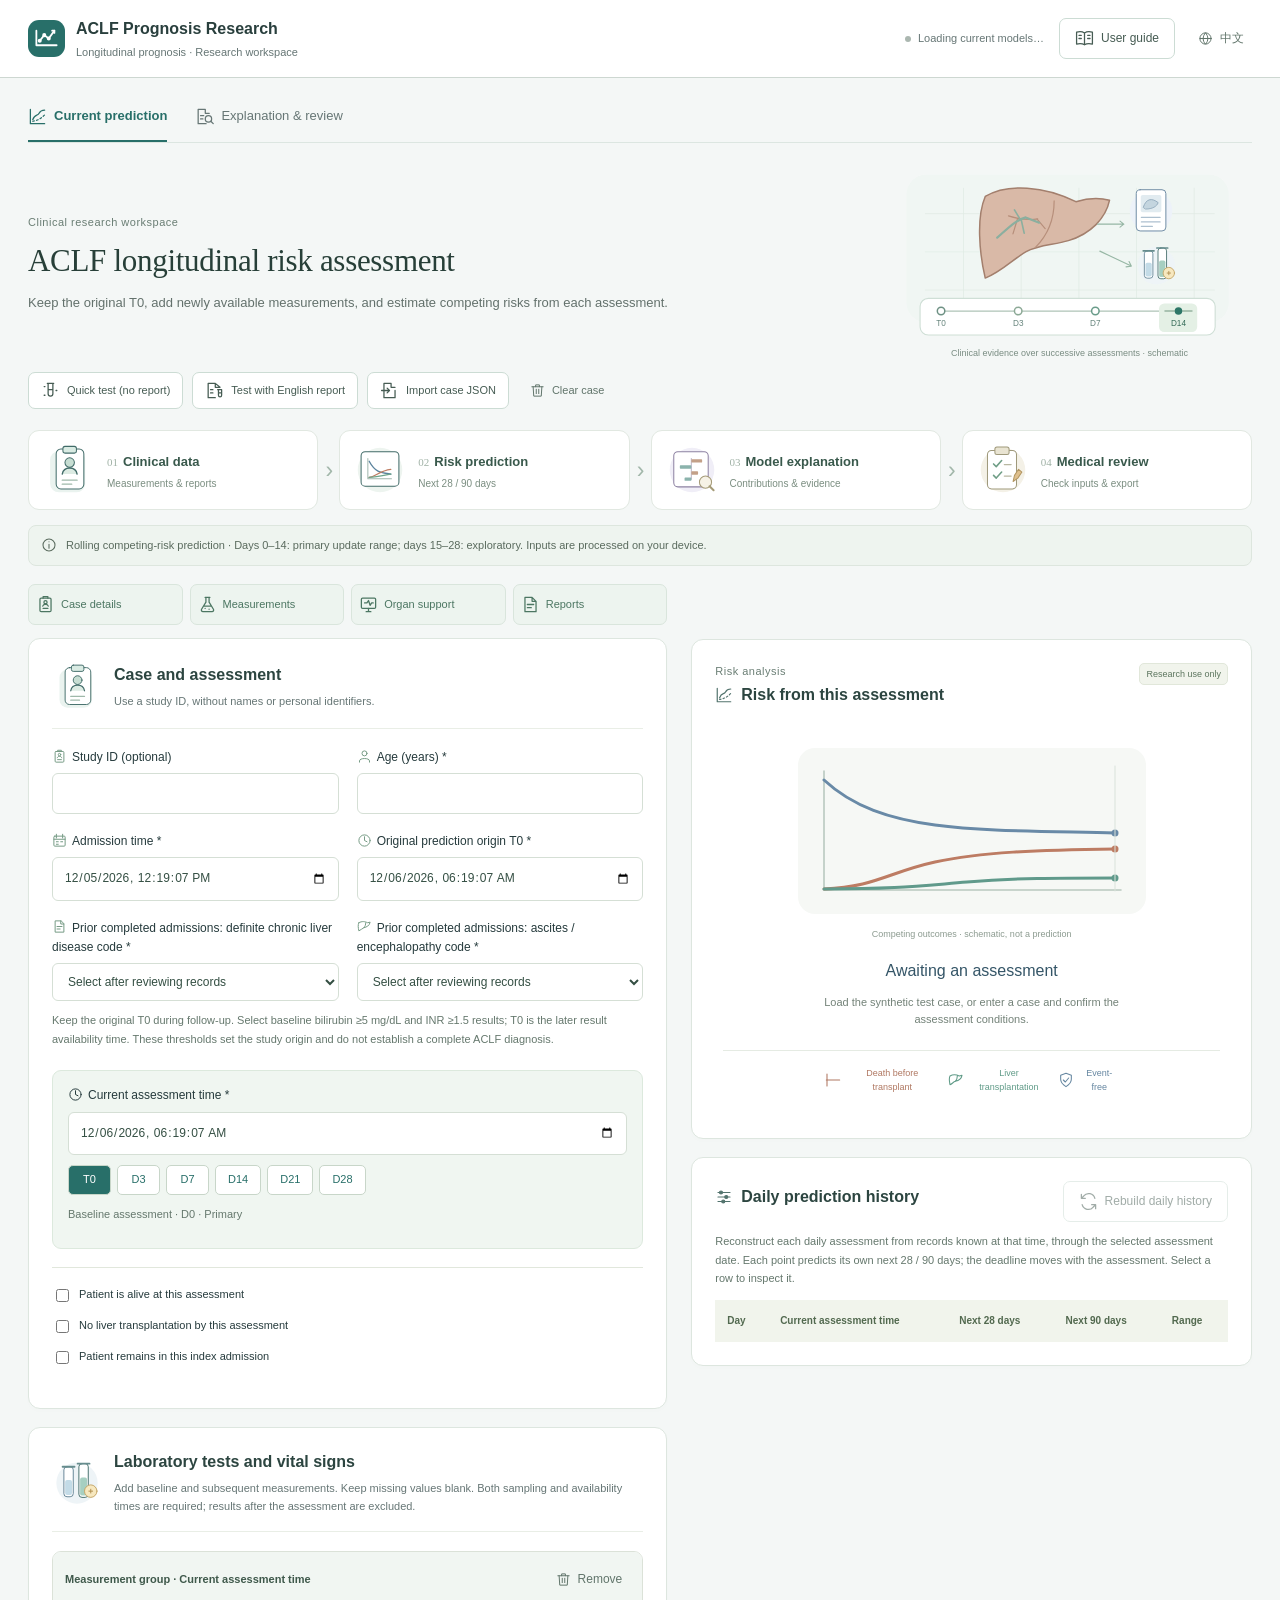
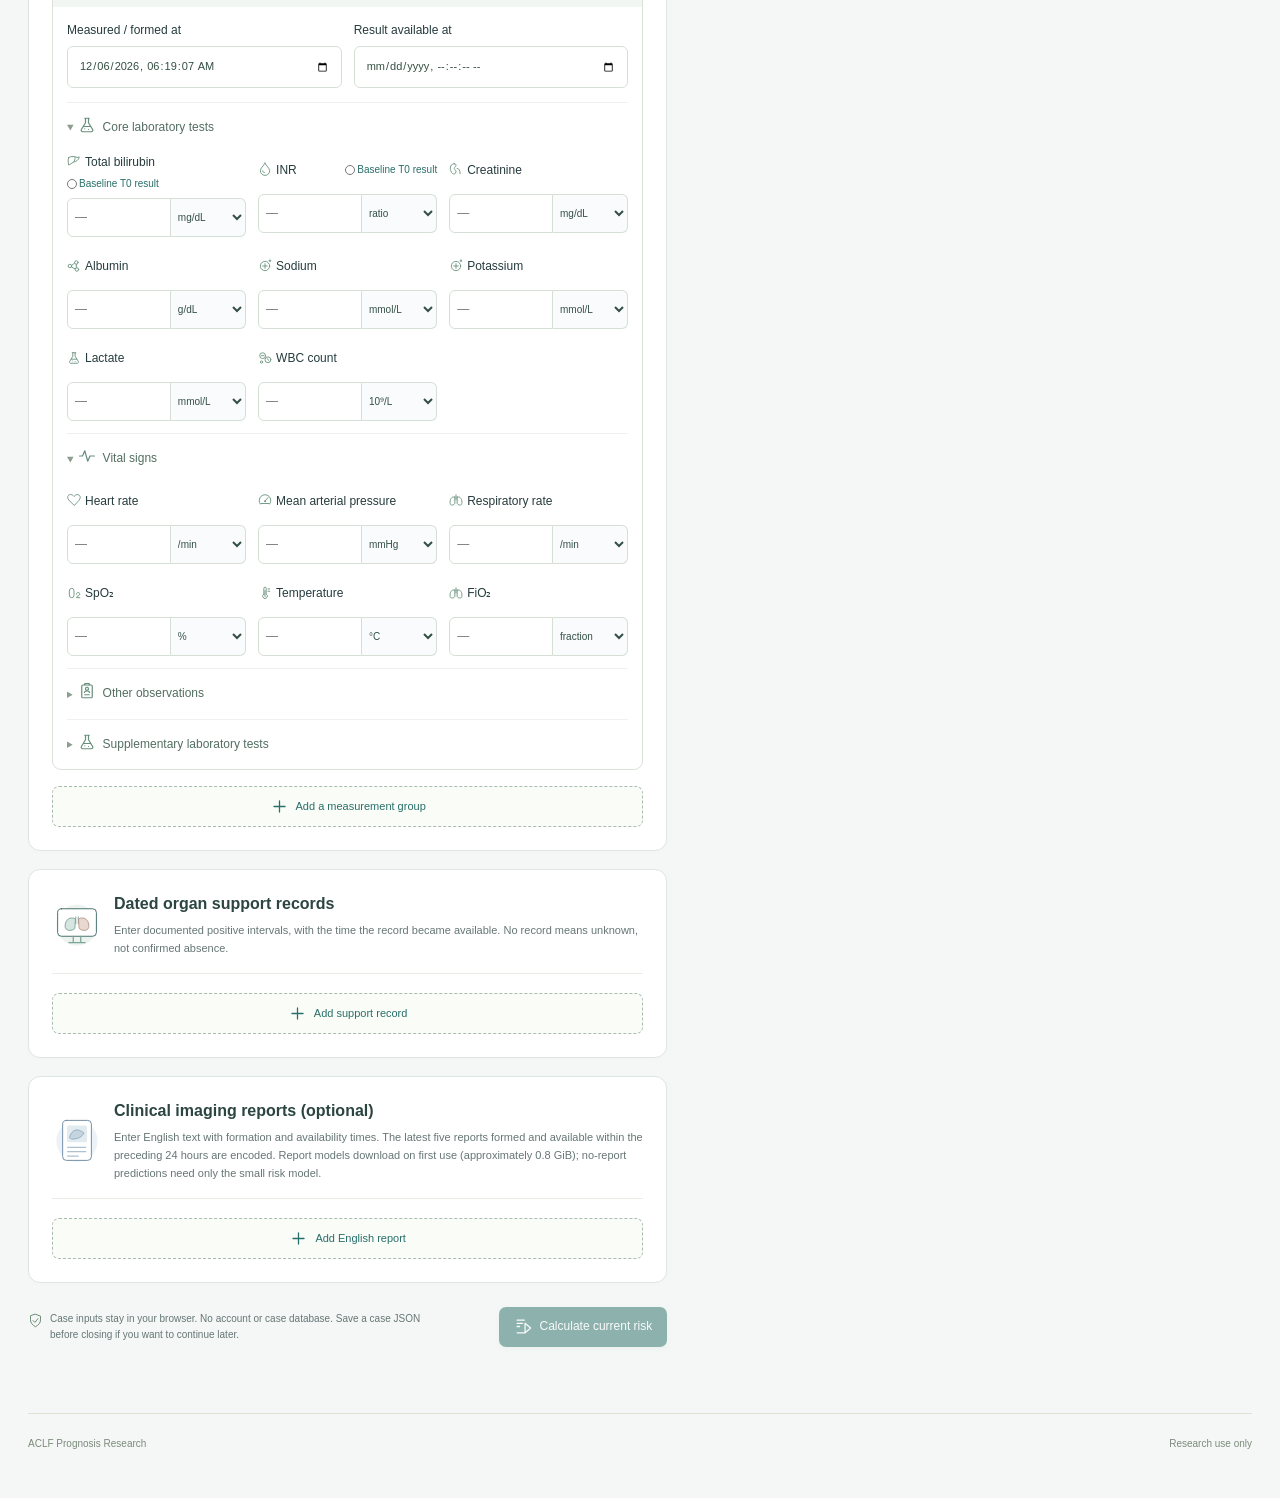
==== commit 87f21eb5: "Restore rounded panels and add clinical research illustrations" ====
--- a/index.html
+++ b/index.html
@@ -1,28 +1,28 @@
 <!doctype html>
-<html lang="en"><head><meta charset="utf-8"><meta name="viewport" content="width=device-width,initial-scale=1"><link rel="icon" href="./assets/research-mark.svg"><title>ACLF Prognosis Research</title><link rel="stylesheet" href="./site.css"><link rel="stylesheet" href="./rolling.css?v=20261025-2"><script type="module" src="./rolling-ui.mjs?v=20261101-1"></script><link rel="stylesheet" href="./research-ui.css?v=20261101-1"></head>
+<html lang="en"><head><meta charset="utf-8"><meta name="viewport" content="width=device-width,initial-scale=1"><link rel="icon" href="./assets/research-mark.svg"><title>ACLF Prognosis Research</title><link rel="stylesheet" href="./site.css"><link rel="stylesheet" href="./rolling.css?v=20261025-2"><script type="module" src="./rolling-ui.mjs?v=20261101-2"></script><link rel="stylesheet" href="./research-ui.css?v=20261101-1"><link rel="stylesheet" href="./illustrated-ui.css?v=20261101-2"></head>
 <body><header class="topbar"><a class="brand" href="./index.html"><span class="brand-icon" data-icon="clinical" aria-hidden="true"></span><span><strong data-t="brand"></strong><small data-t="subtitle"></small></span></a><div class="header-right"><span id="health" role="status" data-t="loading"></span><button id="guide" data-icon="book" class="secondary" data-t="guide"></button><button id="language" data-icon="language" class="text-button">中文</button></div></header>
 <main><nav class="tabs"><button id="predict-tab" data-icon="chart" class="active" data-t="prediction"></button><button id="evidence-tab" data-icon="evidence" data-t="evidenceTab"></button></nav>
-<div class="intro"><div><div class="eyebrow" data-t="workspaceLabel"></div><h1 data-t="headline"></h1><p data-t="intro"></p></div><div class="intro-actions"><button id="demo" data-icon="test" class="secondary" data-t="demo"></button><button id="demo-report" data-icon="report-test" class="secondary" data-t="demoReport"></button><button id="import" data-icon="import" class="secondary" data-t="import"></button><input id="import-file" type="file" accept=".json,application/json" hidden><button id="clear" data-icon="trash" class="text-button" data-t="clear"></button></div></div>
-<div class="build-note" data-icon="info" data-t="buildNote"></div><div id="demo-note" class="notice" hidden data-t="demoNote"></div><div id="error" class="error" role="alert" hidden></div>
+<div class="intro"><div class="intro-copy"><div class="eyebrow" data-t="workspaceLabel"></div><h1 data-t="headline"></h1><p data-t="intro"></p></div><figure class="intro-visual"><img src="./assets/illustrations/clinical-overview.svg" width="445" height="235" alt="" aria-hidden="true"><figcaption data-t="overviewCaption"></figcaption></figure><div class="intro-actions"><button id="demo" data-icon="test" class="secondary" data-t="demo"></button><button id="demo-report" data-icon="report-test" class="secondary" data-t="demoReport"></button><button id="import" data-icon="import" class="secondary" data-t="import"></button><input id="import-file" type="file" accept=".json,application/json" hidden><button id="clear" data-icon="trash" class="text-button" data-t="clear"></button></div></div>
+<ol class="visual-workflow" aria-label="Research workflow"><li><img src="./assets/illustrations/case.svg" width="62" height="62" alt="" aria-hidden="true"><div><span class="flow-number">01</span><strong data-t="flowData"></strong><small data-t="flowDataDetail"></small></div></li><li><img src="./assets/illustrations/risk.svg" width="62" height="62" alt="" aria-hidden="true"><div><span class="flow-number">02</span><strong data-t="flowRisk"></strong><small data-t="flowRiskDetail"></small></div></li><li><img src="./assets/illustrations/explanation.svg" width="62" height="62" alt="" aria-hidden="true"><div><span class="flow-number">03</span><strong data-t="flowExplain"></strong><small data-t="flowExplainDetail"></small></div></li><li><img src="./assets/illustrations/review.svg" width="62" height="62" alt="" aria-hidden="true"><div><span class="flow-number">04</span><strong data-t="flowReview"></strong><small data-t="flowReviewDetail"></small></div></li></ol><div class="build-note" data-icon="info" data-t="buildNote"></div><div id="demo-note" class="notice" hidden data-t="demoNote"></div><div id="error" class="error" role="alert" hidden></div>
 <section id="predict-view"><div class="workspace"><form id="rolling-form"><nav class="form-index" aria-label="Case sections"><a href="#case-panel" data-icon="case" data-t="caseNav"></a><a href="#measurement-panel" data-icon="flask" data-t="measurementNav"></a><a href="#support-panel" data-icon="support" data-t="supportNav"></a><a href="#report-panel" data-icon="report" data-t="reportNav"></a></nav>
-<section id="case-panel" class="panel"><div class="section-title"><span class="step" data-icon="case" aria-hidden="true"></span><div><h2 data-t="caseTitle"></h2><p data-t="caseHelp"></p></div></div><div class="form-grid">
-<label><span data-t="caseId"></span><input id="case-id" maxlength="80" autocomplete="off"></label><label><span data-t="age"></span> *<input id="age" type="number" min="18" max="120" required></label>
-<label><span data-t="admission"></span> *<input id="admission" type="datetime-local" step="1" required></label><label><span data-t="t0"></span> *<input id="baseline" type="datetime-local" step="1" required></label>
-<label><span data-t="prior"></span> *<select id="prior" required></select></label><label><span data-t="decomp"></span> *<select id="decomp" required></select></label></div><p class="field-help" data-t="t0Help"></p>
+<section id="case-panel" class="panel"><div class="section-title"><span class="step illustrated-step" aria-hidden="true"><img src="./assets/illustrations/case.svg" width="50" height="50" alt=""></span><div><h2 data-t="caseTitle"></h2><p data-t="caseHelp"></p></div></div><div class="form-grid">
+<label><span data-icon="case" data-t="caseId"></span><input id="case-id" maxlength="80" autocomplete="off"></label><label><span data-icon="person" data-t="age"></span> *<input id="age" type="number" min="18" max="120" required></label>
+<label><span data-icon="calendar" data-t="admission"></span> *<input id="admission" type="datetime-local" step="1" required></label><label><span data-icon="clock" data-t="t0"></span> *<input id="baseline" type="datetime-local" step="1" required></label>
+<label><span data-icon="report" data-t="prior"></span> *<select id="prior" required></select></label><label><span data-icon="liver" data-t="decomp"></span> *<select id="decomp" required></select></label></div><p class="field-help" data-t="t0Help"></p>
 <div class="assessment-box"><label class="assessment-label" data-icon="clock"><span data-t="assessment"></span> *<input id="assessment" type="datetime-local" step="1" required></label><div class="day-shortcuts"><button type="button" data-day="0">T0</button><button type="button" data-day="3">D3</button><button type="button" data-day="7">D7</button><button type="button" data-day="14">D14</button><button type="button" data-day="21">D21</button><button type="button" data-day="28">D28</button></div><p id="day-label" class="field-help"></p></div>
 <div class="review-checks"><label><input id="alive" type="checkbox" required><span data-t="alive"></span></label><label><input id="no-lt" type="checkbox" required><span data-t="noLt"></span></label><label><input id="inpatient" type="checkbox" required><span data-t="inpatient"></span></label></div></section>
-<section id="measurement-panel" class="panel"><div class="section-title"><span class="step" data-icon="flask" aria-hidden="true"></span><div><h2 data-t="measurementTitle"></h2><p data-t="measurementHelp"></p></div></div><div id="batches"></div><button id="add-batch" data-icon="plus" type="button" class="add-button" data-t="addBatch"></button></section>
-<section id="support-panel" class="panel"><div class="section-title"><span class="step" data-icon="support" aria-hidden="true"></span><div><h2 data-t="supportTitle"></h2><p data-t="supportHelp"></p></div></div><div id="supports"></div><button id="add-support" data-icon="plus" type="button" class="add-button" data-t="addSupport"></button></section>
-<section id="report-panel" class="panel"><div class="section-title"><span class="step" data-icon="report" aria-hidden="true"></span><div><h2 data-t="reportTitle"></h2><p data-t="reportHelp"></p></div></div><div id="reports"></div><button id="add-report" data-icon="plus" type="button" class="add-button" data-t="addReport"></button></section>
+<section id="measurement-panel" class="panel"><div class="section-title"><span class="step illustrated-step" aria-hidden="true"><img src="./assets/illustrations/labs.svg" width="50" height="50" alt=""></span><div><h2 data-t="measurementTitle"></h2><p data-t="measurementHelp"></p></div></div><div id="batches"></div><button id="add-batch" data-icon="plus" type="button" class="add-button" data-t="addBatch"></button></section>
+<section id="support-panel" class="panel"><div class="section-title"><span class="step illustrated-step" aria-hidden="true"><img src="./assets/illustrations/support.svg" width="50" height="50" alt=""></span><div><h2 data-t="supportTitle"></h2><p data-t="supportHelp"></p></div></div><div id="supports"></div><button id="add-support" data-icon="plus" type="button" class="add-button" data-t="addSupport"></button></section>
+<section id="report-panel" class="panel"><div class="section-title"><span class="step illustrated-step" aria-hidden="true"><img src="./assets/illustrations/report.svg" width="50" height="50" alt=""></span><div><h2 data-t="reportTitle"></h2><p data-t="reportHelp"></p></div></div><div id="reports"></div><button id="add-report" data-icon="plus" type="button" class="add-button" data-t="addReport"></button></section>
 <div class="submit-bar"><p data-icon="shield" data-t="privacy"></p><button id="predict" data-icon="run" type="submit" class="primary" disabled data-t="generate"></button></div></form>
-<aside class="results-column"><section class="panel"><div class="result-head"><div><div class="eyebrow" data-t="assessmentLabel"></div><h2 data-icon="chart" data-t="riskTitle"></h2></div><span id="scope" class="tag" data-t="research"></span></div><div id="empty" class="empty-state"><div class="empty-symbol" data-icon="chart" aria-hidden="true"></div><h3 data-t="empty"></h3><p data-t="emptyHelp"></p><ol class="empty-workflow"><li data-icon="case" data-t="workflowData"></li><li data-icon="chart" data-t="workflowRisk"></li><li data-icon="review" data-t="workflowReview"></li></ol></div>
+<aside class="results-column"><section class="panel"><div class="result-head"><div><div class="eyebrow" data-t="assessmentLabel"></div><h2 data-icon="chart" data-t="riskTitle"></h2></div><span id="scope" class="tag" data-t="research"></span></div><div id="empty" class="empty-state"><figure class="outcomes-illustration"><img src="./assets/illustrations/competing-outcomes.svg" width="360" height="185" alt="" aria-hidden="true"><figcaption data-t="outcomesSchematic"></figcaption></figure><h3 data-t="empty"></h3><p data-t="emptyHelp"></p><div class="outcome-labels"><span class="death-key" data-icon="flat-pulse" data-t="death"></span><span class="transplant-key" data-icon="liver" data-t="transplant"></span><span class="free-key" data-icon="shield" data-t="free"></span></div></div>
 <div id="results" hidden><div id="result-time" class="case-line"></div><p class="risk-definition field-help" data-t="riskDefinition"></p><div id="risk-cards" class="risk-grid"></div><div class="chart-head"><h3 data-icon="chart" data-t="curves"></h3><select id="curve-horizon"><option value="28">28 days</option><option value="90">90 days</option></select></div><div class="legend"><span class="death-key" data-t="death"></span><span class="transplant-key" data-t="transplant"></span><span class="free-key" data-t="free"></span></div><svg id="rolling-chart" viewBox="0 0 500 300" role="img"></svg><p class="field-help" data-t="curveHelp"></p><div id="coverage" class="quality-grid"></div><p id="warnings" class="notice" hidden></p><button id="open-evidence" data-icon="evidence" type="button" class="explanation-entry" data-t="openEvidence"></button><div class="export-actions"><button id="export" data-icon="download" class="secondary" data-t="export"></button><button id="csv" data-icon="table" class="secondary" data-t="csv"></button><button id="print" data-icon="print" class="text-button" data-t="print"></button></div><p id="model-id" class="field-help model-id"></p></div></section>
 <section class="panel"><div class="chart-head"><h2 data-icon="timeline" data-t="historyTitle"></h2><button id="daily" data-icon="refresh" class="secondary" disabled data-t="daily"></button></div><p class="field-help" data-t="historyHelp"></p><svg id="history-chart" viewBox="0 0 500 270" role="img" hidden></svg><div class="table-wrap"><table><thead><tr><th data-t="day"></th><th data-t="assessment"></th><th data-t="future28"></th><th data-t="future90"></th><th data-t="scope"></th></tr></thead><tbody id="history-rows"></tbody></table></div></section>
 </aside></div></section>
 <section id="evidence-view" hidden>
 <section class="panel explain-selection"><div><h2 data-icon="calendar" data-t="explainSelected"></h2><p id="explain-selected-time" class="field-help"></p></div><label><span data-t="assessment"></span><select id="explain-assessment"></select></label><label><span data-t="explainHorizon"></span><select id="explain-horizon"><option value="28">28 days</option><option value="90">90 days</option></select></label><button id="compute-explanation" data-icon="bars" class="primary" data-t="computeExplanation"></button></section>
-<div class="explanation-layout"><section class="panel attribution-panel"><h2 data-icon="bars" data-t="contributions"></h2><p class="field-help" data-t="contributionIntro"></p><div id="attribution-empty" class="notice" data-t="explanationPending"></div><div id="attribution-output" hidden><div id="attribution-summary" class="explanation-summary"></div><div class="contribution-legend"><span class="positive-key" data-t="raises"></span><span class="negative-key" data-t="lowers"></span><span data-t="pp"></span></div><div id="contribution-bars"></div><p id="contribution-balance" class="field-help"></p><p class="field-help" data-t="contributionHelp"></p><details class="all-contributions"><summary data-icon="table" data-t="allContributions"></summary><div class="table-wrap"><table><thead><tr><th data-t="indicator"></th><th data-t="value"></th><th data-t="contribution"></th><th data-t="evidenceTitle"></th></tr></thead><tbody id="contribution-rows"></tbody></table></div></details><div class="export-actions"><button id="export-explanation" data-icon="download" class="secondary" data-t="exportExplanation"></button><button id="print-explanation" data-icon="print" class="text-button" data-t="print"></button></div><p id="explanation-method" class="field-help model-id"></p></div></section>
-<section class="panel review-panel"><h2 data-icon="review" data-t="review"></h2><p class="field-help" data-t="reviewHelp"></p><div class="review-checks"><label><input id="check-time" type="checkbox"><span data-t="checkTime"></span></label><label><input id="check-units" type="checkbox"><span data-t="checkUnits"></span></label><label><input id="check-status" type="checkbox"><span data-t="checkStatus"></span></label></div><label><span data-t="reviewStatus"></span><select id="review-status"></select></label><label><span data-t="notes"></span><textarea id="review-notes" rows="6" maxlength="3000"></textarea></label><p class="field-help" data-t="reviewNote"></p><button id="export-review" data-icon="download" class="secondary" data-t="export"></button></section></div></section>
+<div class="explanation-layout"><section class="panel attribution-panel"><img class="panel-illustration" src="./assets/illustrations/explanation.svg" width="76" height="76" alt="" aria-hidden="true"><h2 data-icon="bars" data-t="contributions"></h2><p class="field-help" data-t="contributionIntro"></p><div id="attribution-empty" class="notice" data-t="explanationPending"></div><div id="attribution-output" hidden><div id="attribution-summary" class="explanation-summary"></div><div class="contribution-legend"><span class="positive-key" data-t="raises"></span><span class="negative-key" data-t="lowers"></span><span data-t="pp"></span></div><div id="contribution-bars"></div><p id="contribution-balance" class="field-help"></p><p class="field-help" data-t="contributionHelp"></p><details class="all-contributions"><summary data-icon="table" data-t="allContributions"></summary><div class="table-wrap"><table><thead><tr><th data-t="indicator"></th><th data-t="value"></th><th data-t="contribution"></th><th data-t="evidenceTitle"></th></tr></thead><tbody id="contribution-rows"></tbody></table></div></details><div class="export-actions"><button id="export-explanation" data-icon="download" class="secondary" data-t="exportExplanation"></button><button id="print-explanation" data-icon="print" class="text-button" data-t="print"></button></div><p id="explanation-method" class="field-help model-id"></p></div></section>
+<section class="panel review-panel"><img class="panel-illustration" src="./assets/illustrations/review.svg" width="76" height="76" alt="" aria-hidden="true"><h2 data-icon="review" data-t="review"></h2><p class="field-help" data-t="reviewHelp"></p><div class="review-checks"><label><input id="check-time" type="checkbox"><span data-t="checkTime"></span></label><label><input id="check-units" type="checkbox"><span data-t="checkUnits"></span></label><label><input id="check-status" type="checkbox"><span data-t="checkStatus"></span></label></div><label><span data-t="reviewStatus"></span><select id="review-status"></select></label><label><span data-t="notes"></span><textarea id="review-notes" rows="6" maxlength="3000"></textarea></label><p class="field-help" data-t="reviewNote"></p><button id="export-review" data-icon="download" class="secondary" data-t="export"></button></section></div></section>
 <section id="source-evidence" class="panel" hidden><h2 data-icon="evidence" data-t="evidenceTitle"></h2><div id="evidence-summary" class="build-note"></div><h3 data-icon="report" data-t="reportComparison"></h3><p data-t="explainHelp" class="field-help"></p><div id="report-effect" class="explanation-summary"></div><div class="table-wrap"><table><thead><tr><th data-t="indicator"></th><th data-t="value"></th><th data-t="measured"></th><th data-t="available"></th></tr></thead><tbody id="evidence-rows"></tbody></table></div><h3 data-icon="report" data-t="usedReports"></h3><div id="report-evidence"></div></section>
 <div id="progress" class="notice" role="status" aria-live="polite" hidden></div><footer><span data-t="brand"></span><span data-t="research"></span></footer></main>
 <dialog id="guide-dialog"><div class="guide-head"><h2 data-t="guide"></h2><button id="close-guide" data-icon="close" class="secondary" data-t="close"></button></div><div id="guide-content"></div><button id="guide-demo" data-icon="test" class="primary" data-t="guideDemo"></button></dialog>
--- a/illustrated-ui.css
+++ b/illustrated-ui.css
@@ -0,0 +1,146 @@
+/* Rounded research UI with meaningful, local vector illustrations. */
+:root { background:#f4f7f6; --teal:#286f69; --border:#dce6e1; }
+.brand-icon { border-radius:11px; }
+.intro { display:grid; grid-template-columns:minmax(0,1.4fr) minmax(280px,.85fr); align-items:center; column-gap:32px; row-gap:12px; margin:17px 0 19px; }
+.intro>div:first-child { flex:none; }
+.intro-copy { max-width:700px; }
+.intro h1 { font-size:31px; line-height:1.35; margin-top:9px; }
+.intro p { font-size:13px; max-width:650px; }
+.intro-visual { margin:0; justify-self:end; width:min(100%,365px); text-align:center; }
+.intro-visual img { display:block; width:100%; height:auto; max-height:176px; }
+.intro-visual figcaption { font-size:9px; color:#798c82; margin-top:2px; }
+.intro-actions { grid-column:1/-1; width:100%; gap:9px; }
+.intro-actions .secondary,.intro-actions .text-button { border-radius:7px; padding:8px 12px; }
+.primary,.secondary,.text-button,.add-button { border-radius:7px; }
+button[data-icon]::before,a[data-icon]::before { width:19px; height:19px; flex-basis:19px; }
+.primary { background:#286f69; box-shadow:0 2px 6px #286f6915; }
+.secondary { border-color:#ccdcd4; }
+.secondary:hover:not(:disabled) { background:#eef5f0; }
+.build-note { border:1px solid #dde6de; border-radius:8px; background:#eef4ef; margin-bottom:18px; }
+.visual-workflow { display:grid; grid-template-columns:repeat(4,minmax(0,1fr)); margin:0 0 15px; padding:0; gap:21px; list-style:none; }
+.visual-workflow li { position:relative; display:flex; align-items:center; gap:11px; min-width:0; background:#fff; border:1px solid #e1e8e1; border-radius:11px; padding:12px 13px; }
+.visual-workflow li:not(:last-child)::after { content:'›'; position:absolute; right:-16px; top:50%; transform:translateY(-50%); color:#a2b7aa; font-size:23px; line-height:1; }
+.visual-workflow img { display:block; width:54px; height:54px; flex:0 0 54px; }
+.visual-workflow li>div { min-width:0; }
+.flow-number { font-family:Georgia,serif; color:#a0b2a6; font-size:11px; display:inline-block; margin-right:5px; }
+.visual-workflow strong { font-size:13px; font-weight:600; color:#39594c; }
+.visual-workflow small { display:block; margin-top:3px; color:#7b8e81; font-size:10px; line-height:1.5; }
+.panel { border-radius:12px; border-color:#dde6df; box-shadow:0 2px 6px #304c3a03; }
+.section-title { gap:12px; align-items:center; padding-bottom:16px; margin-bottom:19px; border-color:#e9eee6; }
+.section-title>div { flex:1; min-width:0; }
+.section-title h2 { margin-bottom:5px; }
+.step.illustrated-step { display:block; flex:0 0 50px; width:50px; height:50px; }
+.step.illustrated-step::before { display:none; }
+.step img { display:block; width:50px; height:50px; }
+.form-index { gap:7px; border:0; margin-bottom:13px; }
+.form-index a { border:1px solid #d9e5dc; background:#edf4ef; color:#4c7662; border-radius:7px; padding:10px 7px; gap:6px; }
+.form-index a::before { width:19px; height:19px; flex-basis:19px; }
+.form-index a:hover { border-color:#a8c3b0; background:#e2eee5; }
+.results-column { padding-top:55px; }
+input:not([type=checkbox]):not([type=radio]),select,textarea { border-radius:6px; }
+.form-grid>label>span[data-icon]::before { height:15px; width:15px; margin-right:5px; color:#769b85; }
+.assessment-box { background:#f0f6f1; border:1px solid #dce9dd; border-radius:9px; }
+.day-shortcuts button { border-radius:5px; }
+.batch,.report,.support-record { border-radius:9px; }
+.batch-header,.report-header { background:#f1f6f2; }
+.measure-input input { border-radius:6px 0 0 6px!important; }
+.measure-input select { border-radius:0 6px 6px 0!important; }
+.measurement-label { min-height:35px; align-items:center; flex-wrap:wrap; column-gap:3px; }
+.measurement-label>span[data-icon]::before { width:14px; height:14px; margin-right:4px; color:#6d9581; }
+.group-details>summary[data-icon]::before { width:18px; height:18px; color:#658e7c; }
+.group-details>summary { font-size:12px; }
+.tag { border-radius:5px; }
+.empty-state { padding:7px 8px 20px; }
+.outcomes-illustration { margin:0 auto; max-width:360px; }
+.outcomes-illustration img { display:block; width:100%; height:auto; }
+.outcomes-illustration figcaption { color:#8c9b90; font-size:9px; margin:2px 0 17px; }
+.empty-state h3 { margin:14px 0 8px; }
+.empty-state>p { font-size:11px; }
+.outcome-labels { display:flex; justify-content:center; flex-wrap:wrap; gap:9px; margin-top:21px; padding-top:15px; border-top:1px solid #e5ebe3; }
+.outcome-labels span { font-size:9px; display:inline-flex; align-items:center; gap:4px; }
+.outcome-labels span::before { width:16px; height:16px; }
+.outcome-labels .death-key { color:#b07862; }
+.outcome-labels .transplant-key { color:#609b88; }
+.outcome-labels .free-key { color:#6687a1; }
+.risk-card { border-radius:9px; background:#fcfaf7; border-color:#e8dfd4; border-top:2px solid #c59379; }
+.risk-other span[data-icon]::before { width:14px; height:14px; margin-right:3px; color:#729380; }
+.quality-grid { gap:8px; border:0; }
+.quality-grid>div { border:1px solid #e0e9dd; border-radius:8px; background:#f8fbf6; }
+.quality-grid>div:last-child { border-right:1px solid #e0e9dd; }
+.explanation-entry { border-radius:8px; }
+.explanation-summary { gap:8px; border:0; }
+.explanation-summary>div { border:1px solid #e0e7dc; border-radius:8px; background:#f3f8f1; }
+.explanation-summary>div:last-child { border-right:1px solid #e0e7dc; }
+.explanation-summary>div[data-icon]::before { width:18px; height:18px; margin-bottom:7px; color:#7b9c83; }
+.panel-illustration { width:68px; height:68px; float:right; margin:-6px -4px 8px 12px; }
+.review-checks { clear:both; }
+.attribution-panel #attribution-summary { clear:both; }
+.notice,.error { border-radius:8px; }
+dialog { border-radius:13px; }
+#history-rows button { border-radius:5px; }
+/* Keep the illustration-led overview on the input screen; give analysis room. */
+body:has(#evidence-tab.active) .intro-copy,
+body:has(#evidence-tab.active) .intro-visual,
+body:has(#evidence-tab.active) .visual-workflow,
+body:has(#evidence-tab.active) .build-note[data-t="buildNote"] { display:none; }
+body:has(#evidence-tab.active) .intro { display:block; margin:12px 0 16px; }
+@media(max-width:1100px) {
+  .intro>div:first-child { flex-basis:auto; }
+  .intro { grid-template-columns:minmax(0,1.25fr) minmax(240px,.8fr); column-gap:22px; }
+  .intro h1 { font-size:28px; }
+  .visual-workflow { gap:16px; }
+  .visual-workflow li { padding:10px 9px; gap:7px; }
+  .visual-workflow img { width:44px; height:44px; flex-basis:44px; }
+  .visual-workflow strong { font-size:11px; }
+  .visual-workflow small { font-size:9px; }
+  .visual-workflow li:not(:last-child)::after { right:-13px; }
+}
+@media(max-width:760px) {
+  .brand-icon { border-radius:9px; }
+  .intro { grid-template-columns:minmax(0,1fr); gap:12px; margin-top:18px; }
+  .intro h1 { font-size:26px; }
+  .intro-visual { width:260px; max-width:85%; justify-self:center; }
+  .intro-visual img { max-height:133px; }
+  .intro-visual figcaption { font-size:8px; }
+  .intro-actions { justify-content:center; }
+  .intro-actions .secondary,.intro-actions .text-button { padding:7px 9px; }
+  .visual-workflow { grid-template-columns:repeat(2,minmax(0,1fr)); gap:9px; }
+  .visual-workflow li { padding:9px 8px; gap:6px; border-radius:9px; }
+  .visual-workflow li::after { display:none; }
+  .visual-workflow img { width:43px; height:43px; flex-basis:43px; }
+  .visual-workflow strong { font-size:11px; }
+  .visual-workflow small { font-size:8px; }
+  .flow-number { display:block; font-size:9px; line-height:1.3; margin-bottom:2px; }
+  .panel { border-radius:11px; }
+  .section-title { gap:9px; }
+  .step.illustrated-step,.step img { height:44px; width:44px; flex-basis:44px; }
+  .results-column { padding-top:0; }
+  .form-index a { font-size:9px; padding:9px 4px; gap:3px; }
+  .form-index a::before { height:16px; width:16px; flex-basis:16px; }
+  .measurement-label { min-height:43px; }
+  .form-grid>label>span[data-icon]::before { height:13px; width:13px; margin-right:3px; }
+  .quality-grid>div { border-bottom:1px solid #e0e9dd!important; border-right:1px solid #e0e9dd!important; }
+  .explanation-summary>div { padding:10px; }
+  .panel-illustration { width:58px; height:58px; margin-left:8px; }
+  .outcomes-illustration { max-width:310px; }
+}
+@media print {
+  .intro-visual,.visual-workflow,.panel-illustration,.outcomes-illustration,.outcome-labels { display:none!important; }
+  .results-column { padding-top:0; }
+  .panel,.risk-card { box-shadow:none; background:white; }
+}
+
+[data-icon="person"]{--ui-icon:url("data:image/svg+xml,%3Csvg%20xmlns%3D%22http%3A%2F%2Fwww.w3.org%2F2000%2Fsvg%22%20viewBox%3D%220%200%2024%2024%22%20fill%3D%22none%22%20stroke%3D%22black%22%20stroke-width%3D%221.6%22%20stroke-linecap%3D%22round%22%20stroke-linejoin%3D%22round%22%3E%3Ccircle%20cx%3D%2212%22%20cy%3D%227%22%20r%3D%224%22%2F%3E%3Cpath%20d%3D%22M4%2021v-2c0-5%2016-5%2016%200v2%22%2F%3E%3C%2Fsvg%3E");}
+[data-icon="liver"]{--ui-icon:url("data:image/svg+xml,%3Csvg%20xmlns%3D%22http%3A%2F%2Fwww.w3.org%2F2000%2Fsvg%22%20viewBox%3D%220%200%2024%2024%22%20fill%3D%22none%22%20stroke%3D%22black%22%20stroke-width%3D%221.6%22%20stroke-linecap%3D%22round%22%20stroke-linejoin%3D%22round%22%3E%3Cpath%20d%3D%22M3%206c5-3%2010-2%2014%200l4-1c-1%206-6%208-10%209-3%201-5%204-8%205-1-5-2-9%200-13zM14%206c0%203-1%206-3%208%22%2F%3E%3C%2Fsvg%3E");}
+[data-icon="kidney"]{--ui-icon:url("data:image/svg+xml,%3Csvg%20xmlns%3D%22http%3A%2F%2Fwww.w3.org%2F2000%2Fsvg%22%20viewBox%3D%220%200%2024%2024%22%20fill%3D%22none%22%20stroke%3D%22black%22%20stroke-width%3D%221.6%22%20stroke-linecap%3D%22round%22%20stroke-linejoin%3D%22round%22%3E%3Cpath%20d%3D%22M9%203C3%203%201%209%203%2015c2%207%208%207%209%202%20.5-3-3-4-3-6s3-3%203-5-1-3-3-3zM14%2011c4%200%205%204%205%209%22%2F%3E%3C%2Fsvg%3E");}
+[data-icon="drop"]{--ui-icon:url("data:image/svg+xml,%3Csvg%20xmlns%3D%22http%3A%2F%2Fwww.w3.org%2F2000%2Fsvg%22%20viewBox%3D%220%200%2024%2024%22%20fill%3D%22none%22%20stroke%3D%22black%22%20stroke-width%3D%221.6%22%20stroke-linecap%3D%22round%22%20stroke-linejoin%3D%22round%22%3E%3Cpath%20d%3D%22M12%202c-2%204-8%209-8%2013a8%208%200%200%200%2016%200c0-4-6-9-8-13zM8%2015c0%202%201%203%203%203%22%2F%3E%3C%2Fsvg%3E");}
+[data-icon="protein"]{--ui-icon:url("data:image/svg+xml,%3Csvg%20xmlns%3D%22http%3A%2F%2Fwww.w3.org%2F2000%2Fsvg%22%20viewBox%3D%220%200%2024%2024%22%20fill%3D%22none%22%20stroke%3D%22black%22%20stroke-width%3D%221.6%22%20stroke-linecap%3D%22round%22%20stroke-linejoin%3D%22round%22%3E%3Ccircle%20cx%3D%225%22%20cy%3D%2212%22%20r%3D%223%22%2F%3E%3Ccircle%20cx%3D%2216%22%20cy%3D%226%22%20r%3D%223%22%2F%3E%3Ccircle%20cx%3D%2217%22%20cy%3D%2218%22%20r%3D%223%22%2F%3E%3Cpath%20d%3D%22m8%2011%205-4m-5%207%206%203m2-8v6%22%2F%3E%3C%2Fsvg%3E");}
+[data-icon="ion"]{--ui-icon:url("data:image/svg+xml,%3Csvg%20xmlns%3D%22http%3A%2F%2Fwww.w3.org%2F2000%2Fsvg%22%20viewBox%3D%220%200%2024%2024%22%20fill%3D%22none%22%20stroke%3D%22black%22%20stroke-width%3D%221.6%22%20stroke-linecap%3D%22round%22%20stroke-linejoin%3D%22round%22%3E%3Ccircle%20cx%3D%2212%22%20cy%3D%2212%22%20r%3D%228%22%2F%3E%3Cpath%20d%3D%22M8%2012h8m-4-4v8M19%203h3m-1.5-1.5v3%22%2F%3E%3C%2Fsvg%3E");}
+[data-icon="cells"]{--ui-icon:url("data:image/svg+xml,%3Csvg%20xmlns%3D%22http%3A%2F%2Fwww.w3.org%2F2000%2Fsvg%22%20viewBox%3D%220%200%2024%2024%22%20fill%3D%22none%22%20stroke%3D%22black%22%20stroke-width%3D%221.6%22%20stroke-linecap%3D%22round%22%20stroke-linejoin%3D%22round%22%3E%3Ccircle%20cx%3D%228%22%20cy%3D%228%22%20r%3D%225%22%2F%3E%3Ccircle%20cx%3D%2217%22%20cy%3D%2215%22%20r%3D%225%22%2F%3E%3Ccircle%20cx%3D%226%22%20cy%3D%2219%22%20r%3D%222%22%2F%3E%3Cpath%20d%3D%22M6%208h4m6%205%202%203%22%2F%3E%3C%2Fsvg%3E");}
+[data-icon="heart"]{--ui-icon:url("data:image/svg+xml,%3Csvg%20xmlns%3D%22http%3A%2F%2Fwww.w3.org%2F2000%2Fsvg%22%20viewBox%3D%220%200%2024%2024%22%20fill%3D%22none%22%20stroke%3D%22black%22%20stroke-width%3D%221.6%22%20stroke-linecap%3D%22round%22%20stroke-linejoin%3D%22round%22%3E%3Cpath%20d%3D%22M12%2021%203%2012C-3%204%207-1%2012%206c5-7%2015-2%209%206z%22%2F%3E%3C%2Fsvg%3E");}
+[data-icon="gauge"]{--ui-icon:url("data:image/svg+xml,%3Csvg%20xmlns%3D%22http%3A%2F%2Fwww.w3.org%2F2000%2Fsvg%22%20viewBox%3D%220%200%2024%2024%22%20fill%3D%22none%22%20stroke%3D%22black%22%20stroke-width%3D%221.6%22%20stroke-linecap%3D%22round%22%20stroke-linejoin%3D%22round%22%3E%3Cpath%20d%3D%22M4%2019a10%2010%200%201%201%2016%200M5%2018h14M12%2014l5-6%22%2F%3E%3Ccircle%20cx%3D%2212%22%20cy%3D%2214%22%20r%3D%221%22%2F%3E%3C%2Fsvg%3E");}
+[data-icon="lungs"]{--ui-icon:url("data:image/svg+xml,%3Csvg%20xmlns%3D%22http%3A%2F%2Fwww.w3.org%2F2000%2Fsvg%22%20viewBox%3D%220%200%2024%2024%22%20fill%3D%22none%22%20stroke%3D%22black%22%20stroke-width%3D%221.6%22%20stroke-linecap%3D%22round%22%20stroke-linejoin%3D%22round%22%3E%3Cpath%20d%3D%22M12%203v9M10%207C4%205%201%2012%202%2018c0%204%207%203%208%200V7zm4%200c6-2%209%205%208%2011%200%204-7%203-8%200V7z%22%2F%3E%3C%2Fsvg%3E");}
+[data-icon="oxygen"]{--ui-icon:url("data:image/svg+xml,%3Csvg%20xmlns%3D%22http%3A%2F%2Fwww.w3.org%2F2000%2Fsvg%22%20viewBox%3D%220%200%2024%2024%22%20fill%3D%22none%22%20stroke%3D%22black%22%20stroke-width%3D%221.6%22%20stroke-linecap%3D%22round%22%20stroke-linejoin%3D%22round%22%3E%3Cpath%20d%3D%22M4%208a4%204%200%200%201%208%200v8a4%204%200%200%201-8%200zM16%2014c0-4%206-4%206%200%200%202-6%204-6%206h6%22%2F%3E%3C%2Fsvg%3E");}
+[data-icon="thermometer"]{--ui-icon:url("data:image/svg+xml,%3Csvg%20xmlns%3D%22http%3A%2F%2Fwww.w3.org%2F2000%2Fsvg%22%20viewBox%3D%220%200%2024%2024%22%20fill%3D%22none%22%20stroke%3D%22black%22%20stroke-width%3D%221.6%22%20stroke-linecap%3D%22round%22%20stroke-linejoin%3D%22round%22%3E%3Cpath%20d%3D%22M10%2014V4a2%202%200%200%201%204%200v10a4%204%200%201%201-4%200zM12%208v10M17%205h3m-3%204h3%22%2F%3E%3C%2Fsvg%3E");}
+[data-icon="flat-pulse"]{--ui-icon:url("data:image/svg+xml,%3Csvg%20xmlns%3D%22http%3A%2F%2Fwww.w3.org%2F2000%2Fsvg%22%20viewBox%3D%220%200%2024%2024%22%20fill%3D%22none%22%20stroke%3D%22black%22%20stroke-width%3D%221.6%22%20stroke-linecap%3D%22round%22%20stroke-linejoin%3D%22round%22%3E%3Cpath%20d%3D%22M2%2012h20M3%203v18%22%2F%3E%3C%2Fsvg%3E");}
+[data-icon="reference"]{--ui-icon:url("data:image/svg+xml,%3Csvg%20xmlns%3D%22http%3A%2F%2Fwww.w3.org%2F2000%2Fsvg%22%20viewBox%3D%220%200%2024%2024%22%20fill%3D%22none%22%20stroke%3D%22black%22%20stroke-width%3D%221.6%22%20stroke-linecap%3D%22round%22%20stroke-linejoin%3D%22round%22%3E%3Ccircle%20cx%3D%228%22%20cy%3D%227%22%20r%3D%223%22%2F%3E%3Cpath%20d%3D%22M2%2021v-3c0-6%2012-6%2012%200v3m2-17a3%203%200%200%201%200%206m2%203c3%200%204%202%204%205v3%22%2F%3E%3C%2Fsvg%3E");}
